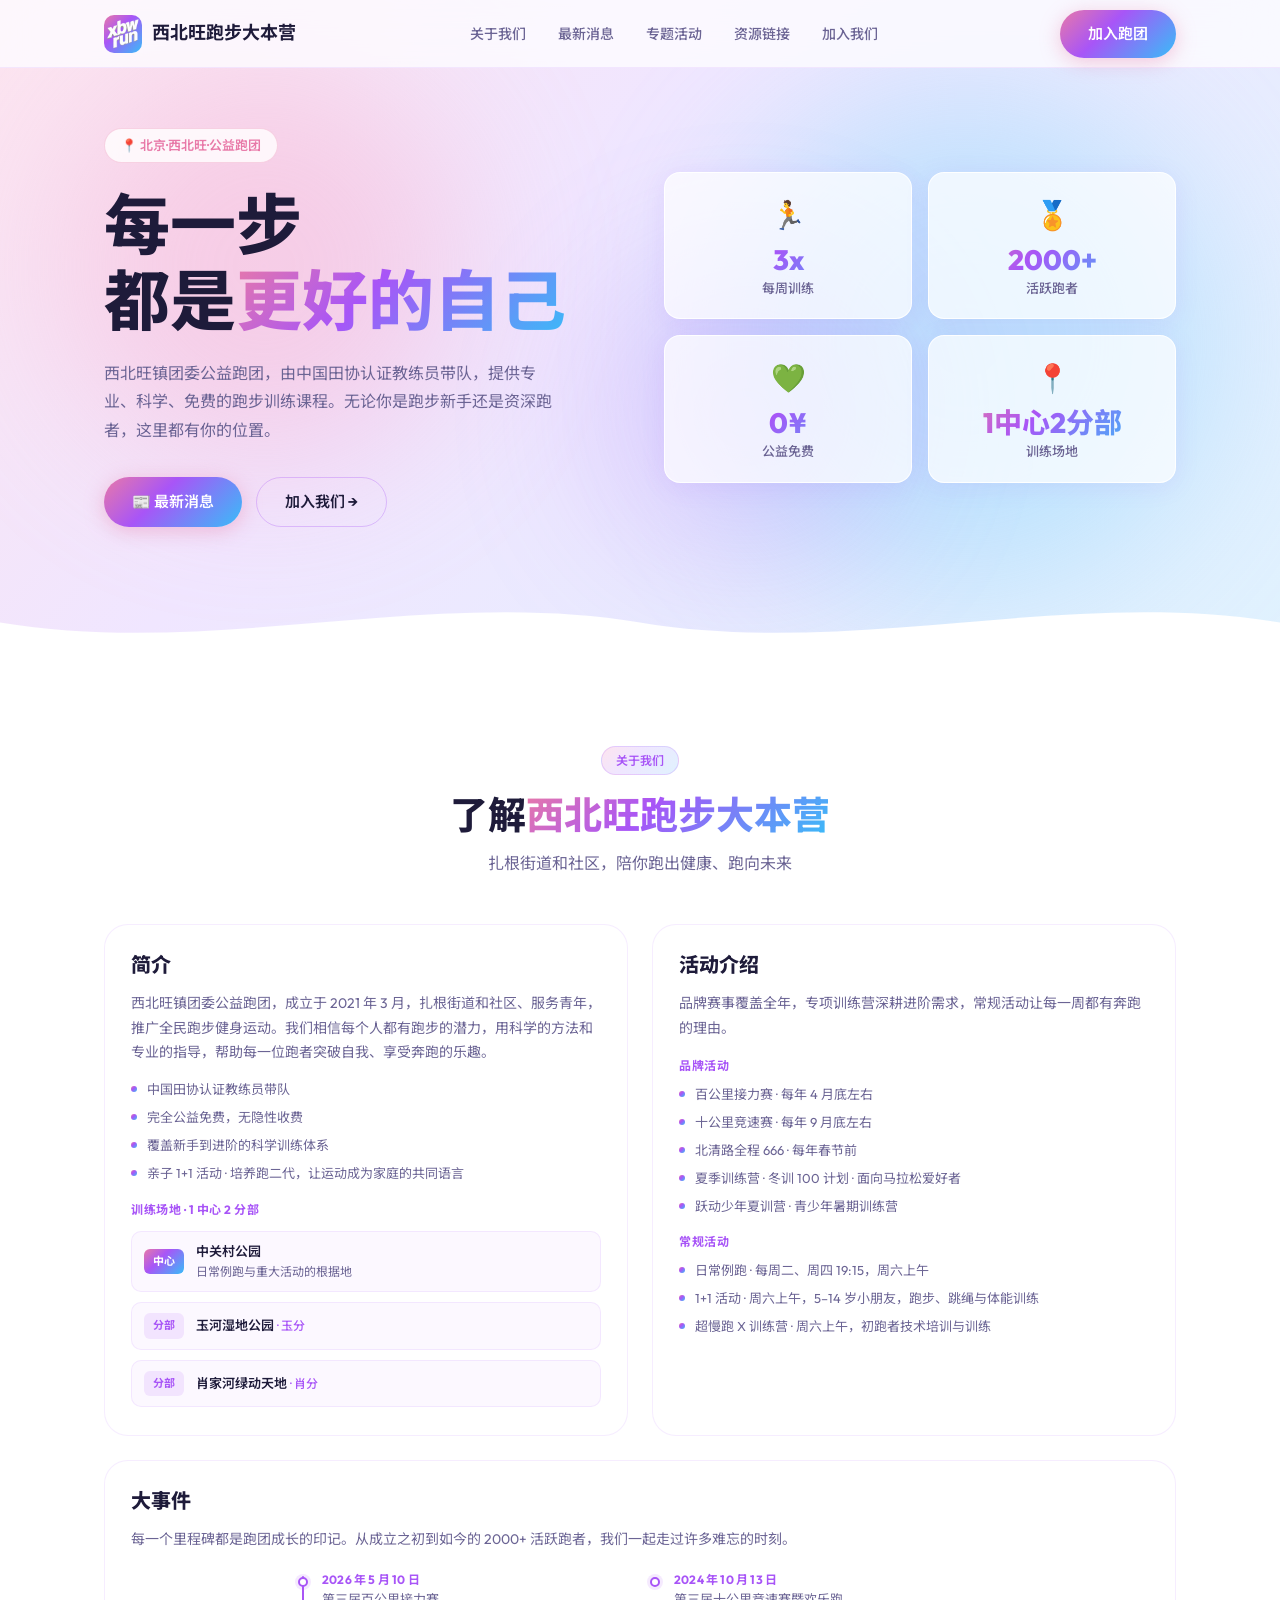
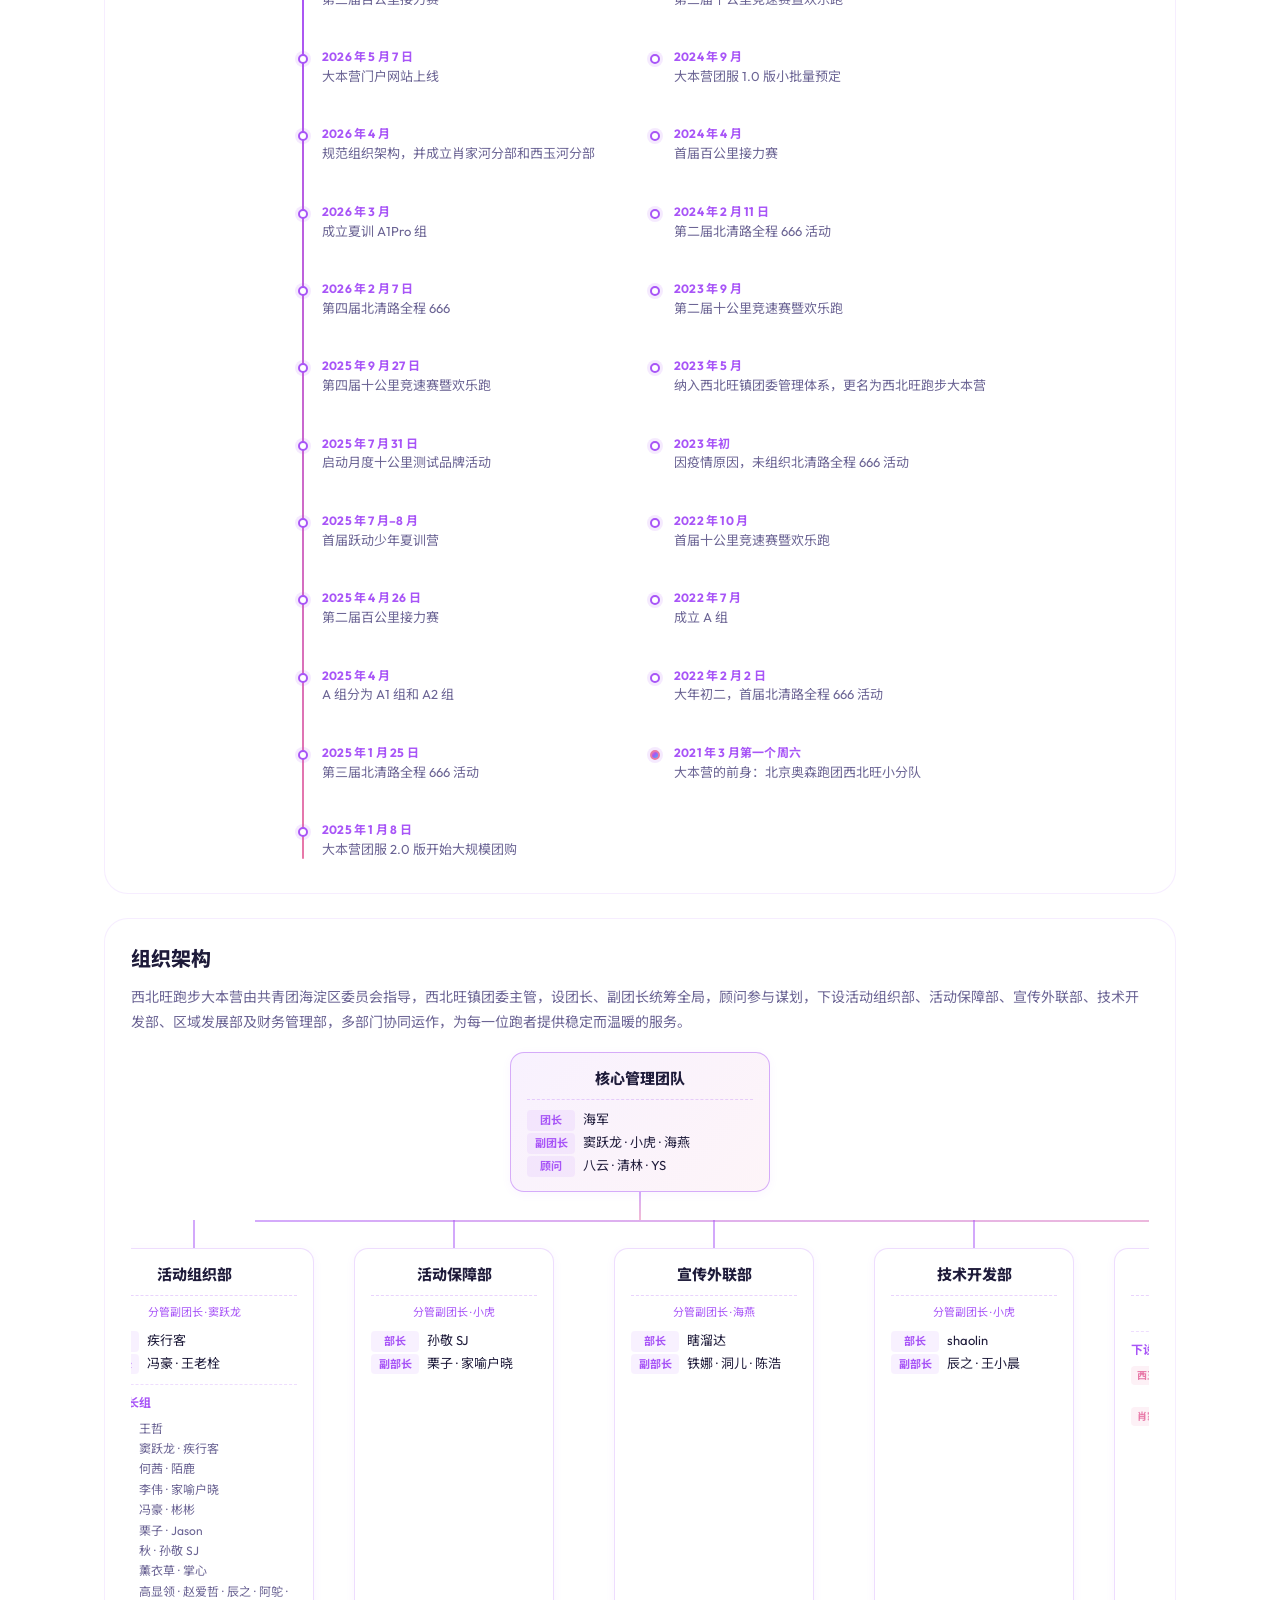
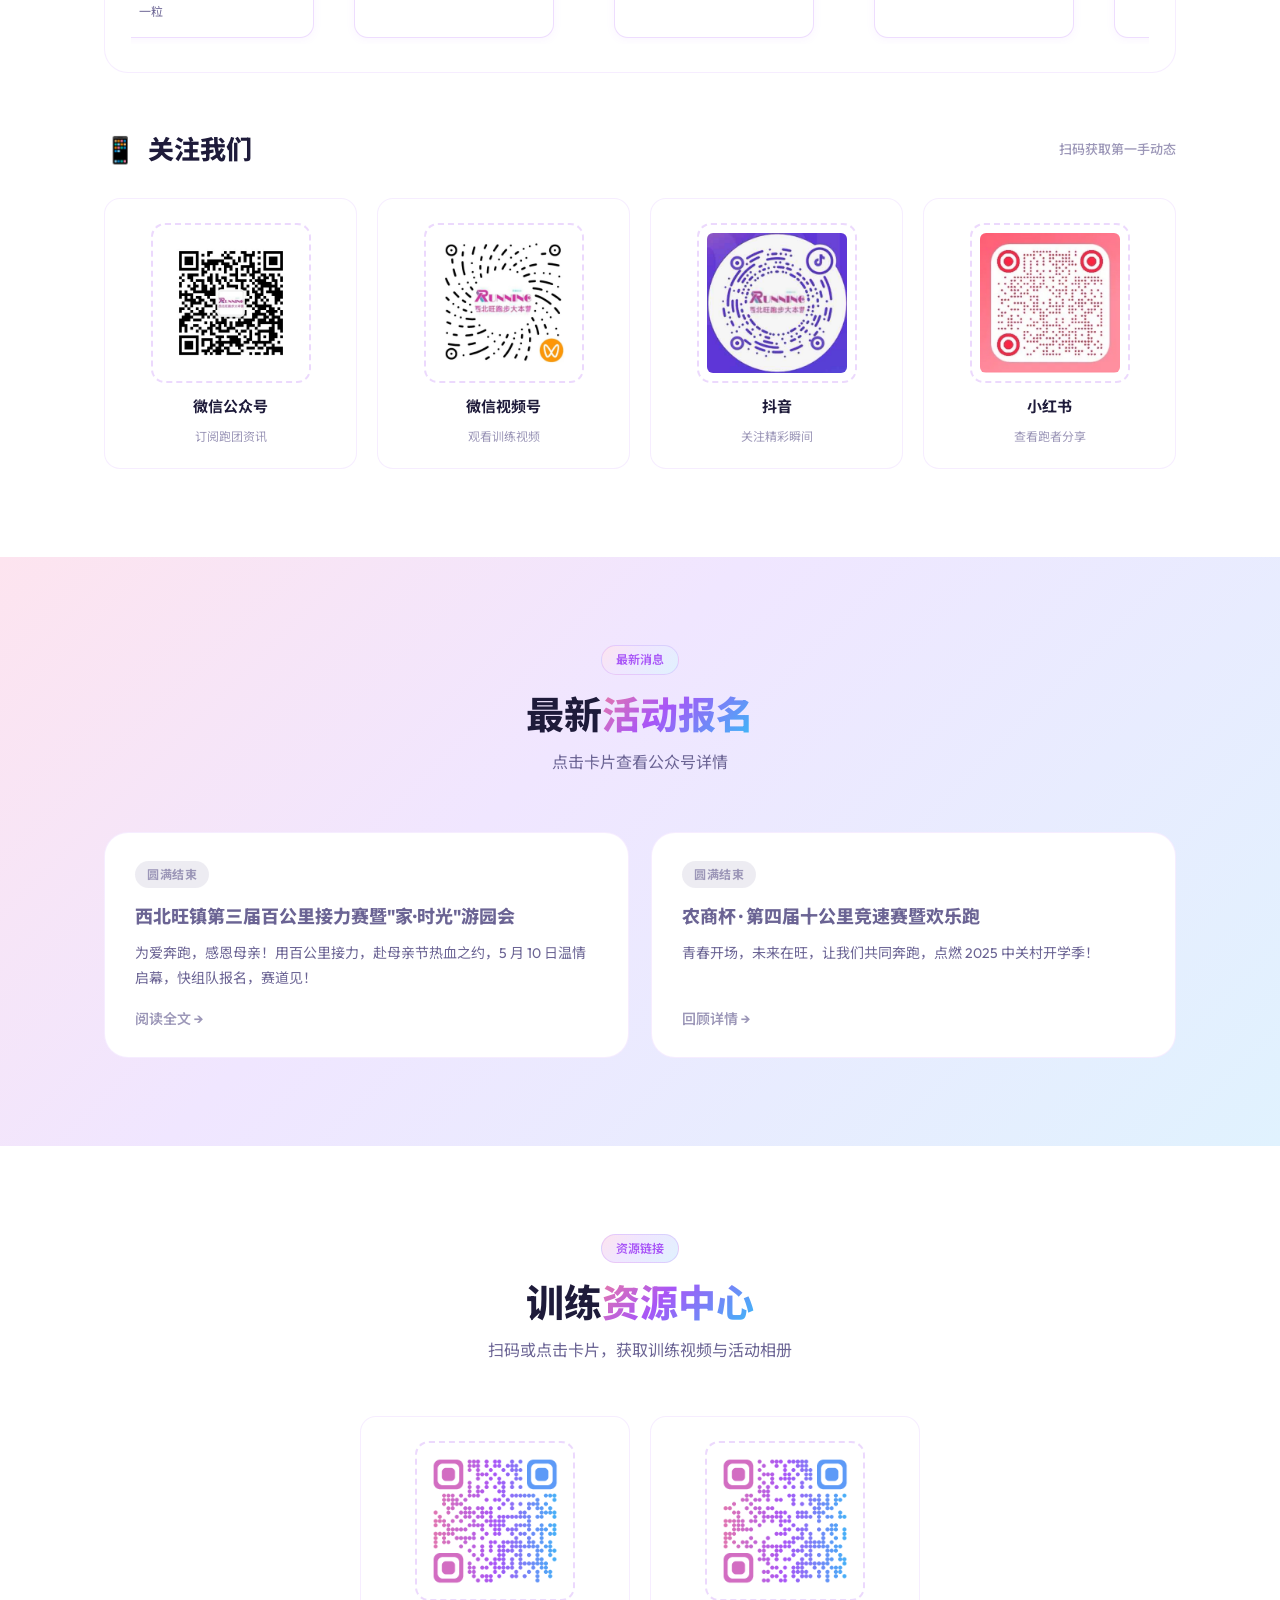
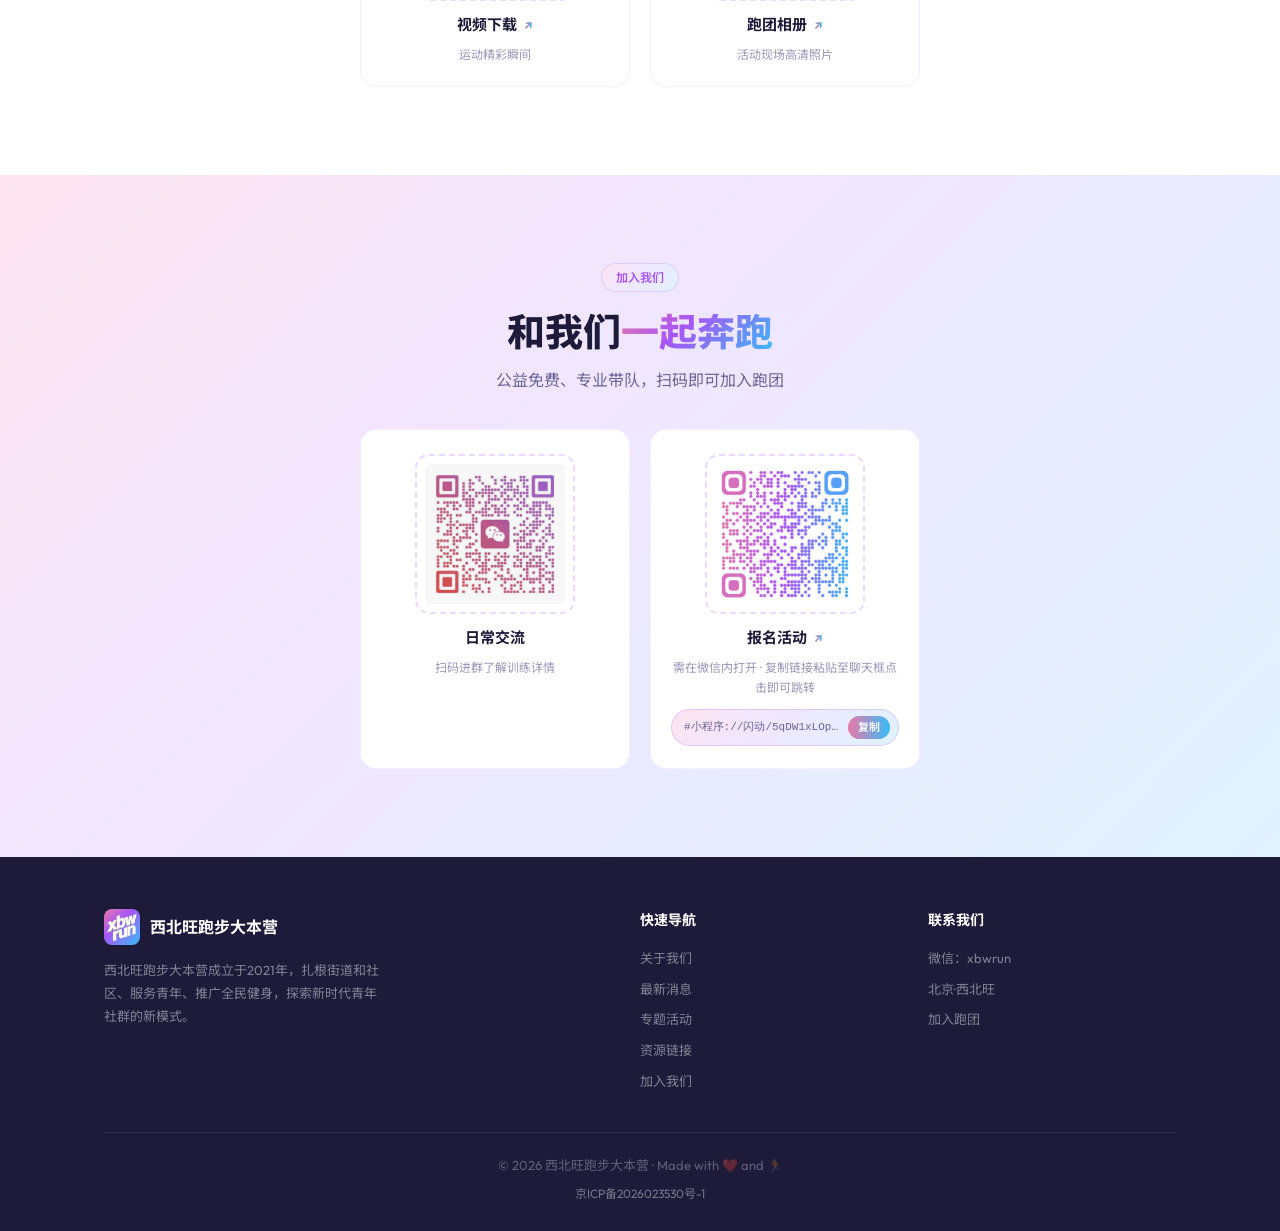
==== index.html @ 2bbf5d19 "新增专题活动导航及百公里接力赛专题页 - index.html: 导航/手机菜单/页脚新增"专题活动"链接，移除三个接力赛入口 - 新增 theme.html: 百公里接力赛专题页，含功能入口(成绩/" ====
<!DOCTYPE html>
<html lang="zh-CN">
<head>
  <meta charset="UTF-8" />
  <meta name="viewport" content="width=device-width, initial-scale=1.0" />
  <!-- ===== SEO · TDK ===== -->
  <title>西北旺跑步大本营</title>
  <meta name="description" content="西北旺跑步大本营成立于 2021 年，扎根北京海淀西北旺、肖家河、西玉河社区，中国田协认证教练员带队，每周三次免费训练；下设百公里接力赛、北清路 666、十公里竞速赛、跃动少年夏训营、亲子 1+1 等品牌活动，服务 2000+ 活跃跑者，欢迎新手与进阶跑者免费加入。" />
  <meta name="keywords" content="西北旺跑步大本营,西北旺跑团,北京跑团,海淀跑团,西北旺镇团委公益跑团,肖家河跑团,西玉河跑团,中关村跑团,北京奥森跑团,百公里接力赛,北清路666,十公里竞速赛,跃动少年夏训营,亲子跑,公益跑团,马拉松训练,跑步训练营,田协认证教练" />
  <meta name="author" content="西北旺跑步大本营 · 西北旺镇团委" />
  <meta name="robots" content="index,follow,max-image-preview:large" />
  <meta name="theme-color" content="#A855F7" />
  <link rel="canonical" href="https://xbwrc.github.io/" />

  <!-- Open Graph -->
  <meta property="og:type" content="website" />
  <meta property="og:site_name" content="西北旺跑步大本营" />
  <meta property="og:title" content="西北旺跑步大本营" />
  <meta property="og:description" content="扎根北京海淀西北旺，中国田协认证教练带队，每周三次免费训练，百公里接力赛 · 北清路 666 · 十公里竞速赛 · 跃动少年夏训营 · 亲子 1+1，2000+ 跑者共同成长。" />
  <meta property="og:url" content="https://xbwrc.github.io/" />
  <meta property="og:locale" content="zh_CN" />
  <meta property="og:image" content="https://xbwrc.github.io/assets/og-cover.png" />

  <!-- Twitter Card -->
  <meta name="twitter:card" content="summary_large_image" />
  <meta name="twitter:title" content="西北旺跑步大本营" />
  <meta name="twitter:description" content="扎根北京海淀西北旺，中国田协认证教练带队，每周三次免费训练，2000+ 跑者共同成长。" />
  <meta name="twitter:image" content="https://xbwrc.github.io/assets/og-cover.png" />
  <meta name="msvalidate.01" content="240E2BE3811215003AC7072A90501E46" />
  <meta name="google-site-verification" content="9wlFNcrV9Bj751ah0SZFw4ksBKZ5Ef-ICJd8kZv7Rxg" />

  <!-- 结构化数据：SportsTeam -->
  <script type="application/ld+json">
  {
    "@context": "https://schema.org",
    "@type": "SportsTeam",
    "name": "西北旺跑步大本营",
    "alternateName": ["西北旺跑团", "西北旺镇团委公益跑团"],
    "sport": "Running",
    "url": "https://xbwrc.github.io/",
    "logo": "https://xbwrc.github.io/assets/og-cover.png",
    "foundingDate": "2021-03",
    "areaServed": {
      "@type": "Place",
      "name": "北京市海淀区西北旺镇",
      "address": {
        "@type": "PostalAddress",
        "addressCountry": "CN",
        "addressRegion": "北京市",
        "addressLocality": "海淀区西北旺镇"
      }
    },
    "parentOrganization": {
      "@type": "Organization",
      "name": "西北旺镇团委"
    },
    "description": "扎根北京海淀西北旺、肖家河、西玉河社区，田协认证教练员带队，每周三次免费训练，涵盖百公里接力赛、北清路 666、十公里竞速赛、跃动少年夏训营、亲子 1+1 等品牌活动。"
  }
  </script>
  <!-- ===== /SEO ===== -->
  <link rel="icon" type="image/png" href="assets/logo.png" />
  <link rel="apple-touch-icon" href="assets/logo.png" />
  <link rel="preconnect" href="https://fonts.googleapis.com" />
  <link rel="preconnect" href="https://fonts.gstatic.com" crossorigin />
  <link href="https://fonts.googleapis.com/css2?family=Outfit:wght@300;400;500;600;700;800&family=Noto+Sans+SC:wght@300;400;500;700&display=swap" rel="stylesheet" />
  <style>
    /* ===== CSS VARIABLES ===== */
    :root {
      --pink: #E879A8;
      --pink-light: #F9A8C9;
      --pink-soft: #FDE4EF;
      --blue: #38BDF8;
      --blue-deep: #0EA5E9;
      --blue-light: #7DD3FC;
      --blue-soft: #E0F2FE;
      --purple: #A855F7;
      --white: #FFFFFF;
      --bg: #FDFCFF;
      --text: #1E1B3A;
      --text-light: #6B6494;
      --text-muted: #9C97B8;
      --gradient: linear-gradient(135deg, var(--pink) 0%, var(--purple) 40%, var(--blue) 100%);
      --gradient-soft: linear-gradient(135deg, var(--pink-soft) 0%, #F0E6FF 40%, var(--blue-soft) 100%);
      --gradient-h: linear-gradient(90deg, var(--pink) 0%, var(--blue) 100%);
      --radius: 16px;
      --radius-sm: 10px;
      --radius-lg: 24px;
      --shadow: 0 4px 24px rgba(168,85,247,0.10);
      --shadow-lg: 0 8px 40px rgba(168,85,247,0.18);
      --glass: rgba(255,255,255,0.72);
      --glass-border: rgba(255,255,255,0.9);
      --nav-h: 68px;
    }
    /* ===== RESET ===== */
    *, *::before, *::after { box-sizing: border-box; margin: 0; padding: 0; }
    html { scroll-behavior: smooth; overflow-x: hidden; }
    body {
      font-family: 'Outfit', 'Noto Sans SC', sans-serif;
      background: var(--bg); color: var(--text);
      line-height: 1.6; overflow-x: hidden;
      width: 100%; max-width: 100vw;
    }
    a { text-decoration: none; color: inherit; }
    /* ===== UTILITIES ===== */
    .container { max-width: 1120px; margin: 0 auto; padding: 0 24px; }
    .gradient-text {
      background: var(--gradient);
      -webkit-background-clip: text; -webkit-text-fill-color: transparent; background-clip: text;
    }
    .glass-card {
      background: var(--glass); border: 1px solid var(--glass-border);
      backdrop-filter: blur(16px); -webkit-backdrop-filter: blur(16px);
      border-radius: var(--radius); box-shadow: var(--shadow);
    }
    .btn {
      display: inline-flex; align-items: center; justify-content: center;
      gap: 8px; padding: 12px 28px; border-radius: 50px;
      font-family: 'Outfit', 'Noto Sans SC', sans-serif;
      font-size: 15px; font-weight: 600; cursor: pointer;
      border: none; transition: all 0.25s ease;
    }
    .btn-gradient {
      background: var(--gradient); color: #fff;
      box-shadow: 0 4px 20px rgba(232,121,168,0.4);
    }
    .btn-gradient:hover { transform: translateY(-2px); box-shadow: 0 8px 28px rgba(232,121,168,0.5); }
    .btn-outline {
      background: transparent; color: var(--text);
      border: 1.5px solid rgba(168,85,247,0.3);
    }
    .btn-outline:hover { background: rgba(168,85,247,0.06); border-color: var(--purple); }
    .section-title { font-size: clamp(26px,4vw,38px); font-weight: 800; line-height: 1.2; margin-bottom: 12px; }
    .section-subtitle { font-size: 16px; color: var(--text-light); max-width: 520px; }
    .tag-pill {
      display: inline-flex; align-items: center;
      padding: 4px 14px; border-radius: 50px; font-size: 12px; font-weight: 600;
      background: var(--gradient-soft); color: var(--purple);
      border: 1px solid rgba(168,85,247,0.2);
    }
    /* scroll reveal */
    .reveal { opacity: 0; transform: translateY(28px); transition: opacity 0.6s ease, transform 0.6s ease; }
    .reveal.visible { opacity: 1; transform: none; }
    .reveal-d1 { transition-delay: 0.1s; }
    .reveal-d2 { transition-delay: 0.2s; }
    .reveal-d3 { transition-delay: 0.3s; }
    .reveal-d4 { transition-delay: 0.4s; }
    .reveal-d5 { transition-delay: 0.5s; }

    /* ===== NAVBAR ===== */
    .navbar {
      position: fixed; top: 0; left: 0; right: 0; z-index: 100;
      height: var(--nav-h);
      background: rgba(253,252,255,0.82); backdrop-filter: blur(20px);
      -webkit-backdrop-filter: blur(20px);
      border-bottom: 1px solid rgba(168,85,247,0.1);
      transition: box-shadow 0.3s;
    }
    .navbar.scrolled { box-shadow: 0 2px 20px rgba(168,85,247,0.12); }
    .navbar .container { height: 100%; display: flex; align-items: center; justify-content: space-between; }
    .nav-logo { display: flex; align-items: center; gap: 10px; font-weight: 700; font-size: 18px; }
    .nav-logo-icon {
      width: 38px; height: 38px; border-radius: 10px;
      overflow: hidden; flex-shrink: 0;
      background: var(--gradient);
      display: flex; align-items: center; justify-content: center;
    }
    .nav-logo-icon img { width: 85%; height: 85%; object-fit: contain; display: block; }
    .nav-links { display: flex; align-items: center; gap: 4px; list-style: none; }
    .nav-links a {
      padding: 7px 14px; border-radius: 8px; font-size: 14px; font-weight: 500;
      color: var(--text-light); transition: all 0.2s;
    }
    .nav-links a:hover { background: rgba(168,85,247,0.08); color: var(--purple); }
    .nav-cta { margin-left: 8px; }
    .hamburger {
      display: none; flex-direction: column; gap: 5px;
      cursor: pointer; padding: 6px; background: none; border: none;
    }
    .hamburger span { display: block; width: 22px; height: 2px; background: var(--text); border-radius: 2px; transition: all 0.3s; }
    .mobile-menu {
      display: none; position: fixed; top: var(--nav-h); left: 0; right: 0;
      background: rgba(253,252,255,0.97); backdrop-filter: blur(20px);
      border-bottom: 1px solid rgba(168,85,247,0.1);
      padding: 16px 24px 24px; z-index: 99;
      flex-direction: column; gap: 4px;
    }
    .mobile-menu.open { display: flex; }
    .mobile-menu a { padding: 12px 16px; border-radius: 10px; font-size: 15px; font-weight: 500; color: var(--text-light); transition: all 0.2s; }
    .mobile-menu a:hover { background: rgba(168,85,247,0.08); color: var(--purple); }

    /* ===== HERO ===== */
    .hero {
      min-height: 47vh; padding: calc(var(--nav-h) + 60px) 0 0;
      position: relative; overflow: hidden;
      background: var(--gradient-soft);
    }
    .hero-orb {
      position: absolute; border-radius: 50%; filter: blur(80px);
      pointer-events: none; animation: orbFloat 8s ease-in-out infinite;
    }
    .orb-1 { width: 400px; height: 400px; background: var(--pink-light); opacity: 0.4; top: 10%; left: 5%; animation-delay: 0s; }
    .orb-2 { width: 500px; height: 500px; background: var(--blue-light); opacity: 0.4; bottom: 10%; right: 5%; animation-delay: -4s; }
    .orb-3 { width: 300px; height: 300px; background: var(--purple); opacity: 0.2; top: 40%; right: 30%; animation-delay: -2s; }
    @keyframes orbFloat {
      0%, 100% { transform: translate(0, 0); }
      33% { transform: translate(20px, -20px); }
      66% { transform: translate(-10px, 10px); }
    }
    /* ===== Hero Entrance Animations ===== */
    @keyframes fadeUp {
      from { opacity: 0; transform: translateY(24px); }
      to   { opacity: 1; transform: translateY(0); }
    }
    .hero-badge  { animation: fadeUp 0.8s ease-out 0s   both; }
    .hero-title  { animation: fadeUp 0.8s ease-out 0.1s both; }
    .hero-desc   { animation: fadeUp 0.8s ease-out 0.2s both; }
    .hero-btns   { animation: fadeUp 0.8s ease-out 0.3s both; }
    .hero-right  { animation: fadeUp 0.8s ease-out 0.4s both; }
    /* stat card hover */
    .stat-card { transition: all 0.3s; }
    .stat-card:hover { transform: translateY(-4px); box-shadow: 0 12px 40px rgba(168,85,247,0.12); background: rgba(255,255,255,0.92) !important; }
    .hero .container {
      display: grid; grid-template-columns: 1fr 1fr;
      gap: 48px; align-items: center; position: relative; z-index: 2;
    }
    .hero-badge {
      display: inline-flex; align-items: center; gap: 8px;
      padding: 6px 16px; border-radius: 50px; margin-bottom: 24px;
      background: rgba(255,255,255,0.8); border: 1px solid rgba(232,121,168,0.3);
      font-size: 13px; font-weight: 600; color: var(--pink);
      backdrop-filter: blur(8px);
      text-decoration: none; transition: all 0.25s ease;
    }
    a.hero-badge:hover { background: rgba(255,255,255,0.95); border-color: var(--pink); transform: translateY(-1px); box-shadow: 0 6px 20px rgba(232,121,168,0.2); }
    .hero-title { font-size: clamp(38px,6vw,66px); font-weight: 800; line-height: 1.15; margin-bottom: 20px; }
    .hero-desc { font-size: 16px; color: var(--text-light); line-height: 1.8; margin-bottom: 32px; max-width: 460px; }
    .hero-btns { display: flex; gap: 14px; flex-wrap: wrap; }
    .hero-stats { display: grid; grid-template-columns: 1fr 1fr; gap: 16px; }
    .stat-card { padding: 20px 22px; text-align: center; }
    .stat-icon { font-size: 28px; margin-bottom: 8px; }
    .stat-num {
      font-size: 28px; font-weight: 800; line-height: 1;
      background: var(--gradient);
      -webkit-background-clip: text; -webkit-text-fill-color: transparent; background-clip: text;
    }
    .stat-label { font-size: 13px; color: var(--text-light); margin-top: 4px; font-weight: 500; }
    .hero-wave { position: relative; margin-top: 60px; line-height: 0; }
    .hero-wave svg { width: 100%; display: block; }

    /* ===== ABOUT ===== */
    .about { padding: 88px 0; background: var(--white); }
    .about .container { display: grid; grid-template-columns: 1fr 1fr; gap: 64px; align-items: center; }
    .about-tags { display: flex; flex-wrap: wrap; gap: 8px; margin: 20px 0 24px; }
    .about-desc { font-size: 15px; color: var(--text-light); line-height: 1.85; }
    .about-features { display: grid; grid-template-columns: 1fr 1fr; gap: 14px; }
    .feature-card {
      padding: 20px; border-radius: var(--radius-sm);
      border: 1px solid rgba(168,85,247,0.1); transition: all 0.25s;
    }
    .feature-card:hover { border-color: var(--purple); box-shadow: var(--shadow); transform: translateY(-4px); }
    .feature-icon { font-size: 28px; margin-bottom: 10px; }
    .feature-title { font-size: 14px; font-weight: 700; margin-bottom: 5px; }
    .feature-desc { font-size: 13px; color: var(--text-muted); line-height: 1.6; }

    /* ===== PROGRAMS ===== */
    .programs { padding: 88px 0; background: var(--gradient-soft); }
    /* When programs section is placed on white bg, ensure cards remain visible */
    #resources .program-card {
      background: var(--gradient-soft);
      border: 1px solid rgba(168,85,247,0.08);
      backdrop-filter: none; -webkit-backdrop-filter: none;
    }
    .programs-header { text-align: center; margin-bottom: 52px; }
    .programs-header .section-subtitle { margin: 12px auto 0; }
    .programs-grid { display: grid; grid-template-columns: repeat(3,1fr); gap: 20px; }
    .program-card { padding: 28px 24px; border-radius: var(--radius); transition: all 0.3s; }
    .program-card:hover { transform: translateY(-6px); box-shadow: var(--shadow-lg); }
    .program-emoji { font-size: 36px; margin-bottom: 14px; }
    .program-name { font-size: 17px; font-weight: 700; margin-bottom: 8px; }
    .program-desc { font-size: 13px; color: var(--text-light); line-height: 1.7; }

    /* ===== SCHEDULE ===== */
    .schedule { padding: 88px 0; background: var(--white); }
    .schedule .container { display: grid; grid-template-columns: 1fr 1fr; gap: 64px; align-items: start; }
    .schedule-list { display: flex; flex-direction: column; gap: 14px; margin-top: 32px; }
    .schedule-item {
      display: flex; align-items: flex-start; gap: 16px;
      padding: 20px 22px; border-radius: var(--radius-sm);
      border: 1px solid rgba(168,85,247,0.1); transition: all 0.25s;
    }
    .schedule-item:hover { border-color: rgba(168,85,247,0.15); transform: translateX(4px); box-shadow: 0 8px 30px rgba(168,85,247,0.08); }
    .schedule-item-icon { font-size: 24px; flex-shrink: 0; margin-top: 1px; }
    .schedule-item-title { font-size: 15px; font-weight: 700; margin-bottom: 4px; }
    .schedule-item-time { font-size: 13px; color: var(--text-muted); }
    .schedule-visual {
      background: var(--gradient-soft); border-radius: var(--radius-lg);
      padding: 40px 32px; text-align: center; margin-top: 28px;
    }
    .schedule-visual-emoji { font-size: 72px; margin-bottom: 18px; display: block; }
    .schedule-visual-text { font-size: 15px; color: var(--text-light); line-height: 1.75; }

    /* ===== EVENTS / TIMELINE ===== */
    .events-section { padding: 88px 0; background: var(--gradient-soft); }
    .events-header { text-align: center; margin-bottom: 56px; }
    .events-header .section-subtitle { margin: 12px auto 0; }
    .timeline { position: relative; max-width: 720px; margin: 0 auto; padding-left: 56px; }
    .timeline::before {
      content: ''; position: absolute; left: 20px; top: 8px; bottom: 8px;
      width: 2px;
      background: linear-gradient(180deg, var(--pink), var(--purple), var(--blue));
      border-radius: 2px;
    }
    .timeline-item { position: relative; margin-bottom: 32px; }
    .timeline-dot {
      position: absolute; left: -46px; top: 10px;
      width: 32px; height: 32px; border-radius: 50%;
      background: white; border: 3px solid var(--purple);
      display: flex; align-items: center; justify-content: center;
      font-size: 14px; z-index: 1;
      box-shadow: 0 0 0 4px rgba(168,85,247,0.12);
    }
    .timeline-card { padding: 20px 24px; border-radius: var(--radius); }
    .timeline-meta { display: flex; align-items: center; gap: 10px; margin-bottom: 8px; }
    .timeline-date { font-size: 12px; color: var(--text-muted); font-weight: 600; }
    .timeline-tag { }
    .timeline-title { font-size: 16px; font-weight: 700; margin-bottom: 6px; }
    .timeline-desc { font-size: 14px; color: var(--text-light); line-height: 1.65; }

    /* ===== ACTIVITIES ===== */
    .activities-section { padding: 88px 0; background: var(--white); }
    .activities-header { text-align: center; margin-bottom: 52px; }
    .activities-header .section-subtitle { margin: 12px auto 0; }
    .activities-grid { display: grid; grid-template-columns: repeat(3,1fr); gap: 20px; }
    .activity-card {
      padding: 24px; border-radius: var(--radius);
      background: var(--white);
      border: 1px solid rgba(168,85,247,0.1); transition: all 0.25s;
    }
    .activity-card:hover { border-color: var(--purple); box-shadow: var(--shadow); transform: translateY(-3px); }
    .activity-emoji { font-size: 32px; margin-bottom: 12px; }
    .activity-date { font-size: 12px; color: var(--text-muted); font-weight: 600; margin-bottom: 6px; }
    .activity-title { font-size: 16px; font-weight: 700; margin-bottom: 8px; }
    .activity-desc { font-size: 13px; color: var(--text-light); line-height: 1.65; }

    /* ===== JOIN ===== */
    .join-section { padding: 88px 0; background: var(--gradient-soft); }
    .join-card { max-width: 680px; margin: 0 auto; padding: 52px 44px; text-align: center; border-radius: var(--radius-lg); }
    .join-badge { margin-bottom: 20px; }
    .join-title { font-size: clamp(24px,4vw,34px); font-weight: 800; margin-bottom: 12px; }
    .join-desc { font-size: 15px; color: var(--text-light); margin-bottom: 40px; line-height: 1.7; }
    .join-steps { display: flex; justify-content: center; align-items: flex-start; gap: 0; margin-bottom: 40px; }
    .join-step { display: flex; flex-direction: column; align-items: center; gap: 10px; padding: 0 20px; }
    .join-step-num {
      width: 38px; height: 38px; border-radius: 50%;
      background: var(--gradient);
      display: flex; align-items: center; justify-content: center;
      color: white; font-size: 15px; font-weight: 700;
      box-shadow: 0 4px 12px rgba(168,85,247,0.3);
    }
    .join-step-text { font-size: 13px; font-weight: 600; color: var(--text); text-align: center; max-width: 80px; line-height: 1.4; }
    .join-arrow { font-size: 22px; color: var(--text-muted); padding: 0 4px; margin-top: 10px; }
    .join-wechat-label { font-size: 13px; color: var(--text-muted); font-weight: 500; margin-bottom: 8px; }
    .join-wechat {
      font-size: 32px; font-weight: 800; margin-bottom: 32px;
      background: var(--gradient-h);
      -webkit-background-clip: text; -webkit-text-fill-color: transparent; background-clip: text;
    }

    /* ===== SUBSECTION (shared for merged sections) ===== */
    .subsection-header { display: flex; align-items: center; gap: 12px; margin: 56px 0 28px; }
    .subsection-header:first-of-type { margin-top: 12px; }
    .subsection-header .subsection-emoji { font-size: 26px; }
    .subsection-header .subsection-title {
      font-size: clamp(20px,3vw,26px); font-weight: 800; line-height: 1.2;
    }
    .subsection-header .subsection-sub {
      font-size: 13px; color: var(--text-muted); margin-left: auto; font-weight: 500;
    }

    /* ===== LINK CARDS (resource links) ===== */
    .links-grid { display: grid; grid-template-columns: repeat(4,1fr); gap: 16px; }
    .link-card {
      display: flex; align-items: center; gap: 14px;
      padding: 20px 22px; border-radius: var(--radius);
      background: var(--gradient-soft);
      border: 1px solid rgba(168,85,247,0.12);
      transition: all 0.25s;
    }
    .link-card:hover { border-color: var(--purple); transform: translateY(-3px); box-shadow: var(--shadow); }
    .link-card-icon {
      width: 42px; height: 42px; border-radius: 12px;
      background: var(--white);
      display: flex; align-items: center; justify-content: center;
      font-size: 20px; flex-shrink: 0;
      box-shadow: 0 2px 8px rgba(168,85,247,0.1);
    }
    .link-card-title { font-size: 14px; font-weight: 700; margin-bottom: 2px; }
    .link-card-desc { font-size: 12px; color: var(--text-muted); line-height: 1.5; }

    /* ===== INFO CARDS (图文) ===== */
    .info-grid { display: grid; grid-template-columns: repeat(2,1fr); gap: 24px; }
    .info-card {
      border-radius: var(--radius-lg); overflow: hidden;
      background: var(--white);
      border: 1px solid rgba(168,85,247,0.1);
      transition: all 0.3s;
      display: flex; flex-direction: column;
    }
    .info-card:hover { transform: translateY(-4px); box-shadow: var(--shadow-lg); border-color: rgba(168,85,247,0.25); }
    .info-card-body { padding: 24px 26px 28px; flex: 1; display: flex; flex-direction: column; }
    .info-card-title { font-size: 20px; font-weight: 800; margin-bottom: 10px; }
    .info-card-desc { font-size: 14px; color: var(--text-light); line-height: 1.75; }
    .info-card-list { margin-top: 14px; display: flex; flex-direction: column; gap: 8px; }
    .info-card-list-group {
      margin-top: 16px; margin-bottom: 2px;
      font-size: 12px; font-weight: 700; letter-spacing: 0.5px;
      color: var(--purple); text-transform: none;
    }
    .info-card-list-group:first-of-type { margin-top: 14px; }
    .info-card-list-group + .info-card-list { margin-top: 6px; }
    .info-card-list-item {
      display: flex; gap: 10px; font-size: 13px; color: var(--text-light); line-height: 1.55;
    }
    .info-card-list-item::before {
      content: ''; flex-shrink: 0; width: 6px; height: 6px; margin-top: 7px; border-radius: 50%;
      background: var(--gradient);
    }
    /* 让"大事件""组织架构"这类内容较多的卡片占满整行 */
    .info-card-wide { grid-column: 1 / -1; }
    /* 训练场地 · 1 中心 2 分部 */
    .venues-list { margin-top: 10px; display: flex; flex-direction: column; gap: 10px; }
    .venue-item {
      display: flex; align-items: center; gap: 12px;
      padding: 10px 12px; border-radius: 10px;
      background: rgba(168, 85, 247, 0.04);
      border: 1px solid rgba(168, 85, 247, 0.1);
    }
    .venue-badge {
      flex-shrink: 0; min-width: 40px; padding: 4px 8px;
      border-radius: 6px; font-size: 11px; font-weight: 700; text-align: center;
      color: var(--purple); background: rgba(168, 85, 247, 0.12);
      letter-spacing: 0.5px;
    }
    .venue-badge-main { color: #fff; background: var(--gradient); }
    .venue-text { min-width: 0; line-height: 1.5; }
    .venue-name { font-size: 13px; font-weight: 600; color: var(--text); }
    .venue-alias { color: var(--purple); font-weight: 500; font-size: 12px; }
    .venue-sub { font-size: 12px; color: var(--text-light); margin-top: 2px; }
    /* 大事件时间线 */
    .timeline {
      position: relative; margin-top: 18px;
      padding-left: 28px;
      columns: 2; column-gap: 40px;
    }
    .timeline::before {
      content: ''; position: absolute;
      left: 8px; top: 6px; bottom: 6px; width: 2px;
      background: linear-gradient(180deg, var(--purple), var(--pink));
      border-radius: 2px;
    }
    .timeline-item {
      position: relative; padding: 2px 0 6px;
      break-inside: avoid; -webkit-column-break-inside: avoid;
    }
    .timeline-item::before {
      content: ''; position: absolute;
      left: -24px; top: 7px;
      width: 10px; height: 10px; border-radius: 50%;
      background: var(--white); border: 2px solid var(--purple);
      box-shadow: 0 0 0 3px rgba(168,85,247,0.12);
      transition: all 0.25s ease;
    }
    .timeline-item:hover::before {
      background: var(--purple); border-color: var(--pink);
      box-shadow: 0 0 0 4px rgba(232,121,168,0.18);
    }
    .timeline-item-origin::before { background: var(--gradient); border-color: var(--pink); }
    .timeline-date { font-size: 12px; font-weight: 700; color: var(--purple); letter-spacing: 0.2px; line-height: 1.4; }
    .timeline-text { font-size: 13px; color: var(--text-light); line-height: 1.5; margin-top: 1px; }
    /* 组织架构 · 树形结构 */
    .org-tree { margin-top: 18px; }
    .org-root-wrap { display: flex; justify-content: center; }
    .org-node {
      background: var(--white);
      border: 1px solid rgba(168,85,247,0.2);
      border-radius: 14px;
      padding: 14px 16px;
      min-width: 200px; max-width: 260px;
      box-shadow: 0 2px 10px rgba(168,85,247,0.06);
      transition: all 0.25s ease;
    }
    .org-node:hover {
      border-color: rgba(168,85,247,0.45);
      box-shadow: 0 6px 20px rgba(168,85,247,0.15);
      transform: translateY(-2px);
    }
    .org-node-root {
      min-width: 260px; max-width: 360px;
      background: linear-gradient(135deg, rgba(168,85,247,0.08), rgba(232,121,168,0.08));
      border-color: rgba(168,85,247,0.45);
    }
    .org-node-title {
      font-size: 15px; font-weight: 800; color: var(--text);
      margin-bottom: 8px; padding-bottom: 8px;
      border-bottom: 1px dashed rgba(168,85,247,0.25);
      text-align: center;
    }
    .org-node-sub { font-size: 11px; color: var(--purple); margin-bottom: 8px; text-align: center; }
    .org-node-row {
      font-size: 13px; color: var(--text); line-height: 1.7;
      display: flex; gap: 8px; align-items: baseline;
    }
    .org-role {
      flex-shrink: 0; min-width: 48px;
      font-size: 11px; font-weight: 700; color: var(--purple);
      background: rgba(168,85,247,0.08); border-radius: 4px;
      padding: 1px 6px; text-align: center;
    }
    .org-sub-title {
      margin-top: 10px; padding-top: 8px;
      border-top: 1px dashed rgba(168,85,247,0.2);
      font-size: 12px; font-weight: 700; color: var(--purple);
    }
    .org-sub-list { list-style: none; padding: 0; margin: 6px 0 0; }
    .org-sub-list li {
      font-size: 12px; color: var(--text-light);
      line-height: 1.7;
      display: flex; gap: 8px; align-items: baseline;
    }
    .org-tag {
      flex-shrink: 0; min-width: 40px;
      font-size: 10px; font-weight: 700; color: var(--pink);
      background: rgba(232,121,168,0.1); border-radius: 4px;
      padding: 1px 6px; text-align: center;
    }
    /* 连接线 */
    .org-vline {
      width: 2px; height: 28px; margin: 0 auto;
      background: linear-gradient(180deg, var(--purple), var(--pink));
      opacity: 0.5;
    }
    .org-branches-wrap { overflow-x: auto; padding: 0 4px 6px; scrollbar-width: thin; }
    .org-branches {
      display: flex;
      gap: 20px;
      position: relative;
      padding-top: 28px;
      min-width: max-content;
      justify-content: center;
      margin: 0 auto;
    }
    /* 顶部横向主干：跨越第一个与最后一个分支中心 */
    .org-branches::before {
      content: ''; position: absolute;
      top: 0; left: 120px; right: 120px;
      height: 2px;
      background: linear-gradient(90deg, var(--purple), var(--pink));
      opacity: 0.5;
    }
    /* 每个分支从顶部向上的小竖线 */
    .org-branch {
      position: relative;
      display: flex; justify-content: center;
      flex: 0 0 240px;
    }
    .org-branch::before {
      content: ''; position: absolute;
      top: -28px; left: 50%;
      width: 2px; height: 28px;
      background: var(--purple); opacity: 0.5;
      transform: translateX(-1px);
    }

    /* ===== QR CARDS ===== */
    .qr-grid { display: grid; grid-template-columns: repeat(4,1fr); gap: 20px; }
    .qr-grid > * { min-width: 0; }
    .qr-grid.cols-2 { grid-template-columns: repeat(2,1fr); max-width: 560px; margin: 0 auto; }
    .qr-card {
      padding: 24px 20px 22px; border-radius: var(--radius);
      background: var(--white);
      border: 1px solid rgba(168,85,247,0.1);
      text-align: center; transition: all 0.25s;
      display: flex; flex-direction: column; align-items: center; gap: 12px;
      min-width: 0; overflow: hidden;
    }
    .qr-card:hover { transform: translateY(-4px); box-shadow: var(--shadow); border-color: rgba(168,85,247,0.25); }
    a.qr-card-link { color: inherit; text-decoration: none; cursor: pointer; }
    a.qr-card-link:hover { border-color: var(--purple); box-shadow: var(--shadow-lg); }
    a.qr-card-link:hover .qr-link-arrow { transform: translate(2px,-2px); }
    .qr-link-arrow {
      display: inline-block; margin-left: 4px; font-size: 13px; font-weight: 700;
      background: var(--gradient-h);
      -webkit-background-clip: text; -webkit-text-fill-color: transparent; background-clip: text;
      transition: transform 0.2s ease;
    }
    .qr-frame {
      width: 160px; height: 160px; padding: 8px;
      border-radius: 14px; background: #fff;
      border: 2px dashed rgba(168,85,247,0.22);
      position: relative;
      display: flex; align-items: center; justify-content: center;
    }
    .qr-frame::before {
      content: '二维码待上传';
      position: absolute; font-size: 12px; color: var(--text-muted); letter-spacing: 1px;
    }
    .qr-frame img {
      width: 100%; height: 100%; object-fit: contain;
      position: relative; z-index: 1; background: #fff; border-radius: 6px;
    }
    .qr-title { font-size: 15px; font-weight: 700; }
    .qr-title-link { color: inherit; text-decoration: none; transition: color 0.2s ease; }
    .qr-title-link:hover { color: var(--purple); }
    .qr-title-link:hover .qr-link-arrow { transform: translate(2px,-2px); }
    .qr-frame-link { cursor: pointer; display: inline-flex; }
    .qr-frame-link:hover { border-color: var(--purple); }
    .qr-desc { font-size: 12px; color: var(--text-muted); margin-top: -4px; }
    .copy-chip {
      display: inline-flex; align-items: center; gap: 8px;
      max-width: 100%; width: auto;
      padding: 6px 8px 6px 12px;
      border-radius: 999px;
      border: 1px solid rgba(168,85,247,0.22);
      background: var(--gradient-soft);
      font: inherit; color: var(--text); cursor: pointer;
      transition: all 0.2s;
      -webkit-tap-highlight-color: transparent;
    }
    .copy-chip:hover { border-color: rgba(168,85,247,0.5); transform: translateY(-1px); }
    .copy-chip:active { transform: translateY(0); }
    .copy-chip-text {
      font-size: 11px; font-family: ui-monospace, Menlo, Consolas, monospace;
      min-width: 0; flex: 1 1 auto;
      overflow: hidden; text-overflow: ellipsis; white-space: nowrap;
      color: var(--text-light);
    }
    .copy-chip-icon {
      font-size: 11px; font-weight: 600;
      padding: 3px 10px; border-radius: 999px;
      background: var(--gradient-h); color: #fff;
      flex-shrink: 0;
    }
    .copy-chip.copied .copy-chip-icon { background: #10B981; }
    @media (max-width: 480px) {
      .copy-chip {
        width: 100%;
        flex-direction: column;
        align-items: stretch;
        gap: 6px;
        padding: 8px 10px 10px;
        border-radius: 12px;
      }
      .copy-chip-text {
        font-size: 11.5px;
        white-space: normal;
        word-break: break-all;
        text-align: center;
        line-height: 1.4;
        color: var(--text);
      }
      .copy-chip-icon {
        align-self: center;
        padding: 5px 16px;
      }
    }

    /* ===== NEWS CARDS ===== */
    .news-grid { display: grid; grid-template-columns: repeat(2,1fr); gap: 22px; }
    .news-card {
      display: flex; flex-direction: column;
      padding: 28px 30px 26px; border-radius: var(--radius-lg);
      background: var(--white);
      border: 1px solid rgba(168,85,247,0.1);
      transition: all 0.3s; color: inherit;
    }
    .news-card:hover {
      transform: translateY(-5px);
      box-shadow: var(--shadow-lg);
      border-color: rgba(168,85,247,0.3);
    }
    .news-card-tag {
      display: inline-flex; align-self: flex-start;
      padding: 4px 12px; border-radius: 50px;
      font-size: 12px; font-weight: 700; letter-spacing: 0.5px;
      background: var(--gradient); color: #fff;
      margin-bottom: 16px;
      box-shadow: 0 4px 12px rgba(232,121,168,0.3);
    }
    .news-card-title {
      font-size: 18px; font-weight: 800; line-height: 1.4;
      margin-bottom: 12px; color: var(--text);
    }
    .news-card-desc {
      font-size: 14px; color: var(--text-light); line-height: 1.75;
      flex: 1; margin-bottom: 18px;
    }
    .news-card-link {
      font-size: 14px; font-weight: 600;
      background: var(--gradient-h);
      -webkit-background-clip: text; -webkit-text-fill-color: transparent; background-clip: text;
      transition: all 0.2s;
    }
    .news-card:hover .news-card-link { letter-spacing: 0.5px; }
    /* 活动已结束：灰化标签，保留跳转 */
    .news-card.is-ended .news-card-tag {
      background: rgba(156,151,184,0.18); color: var(--text-muted);
      box-shadow: none;
    }
    .news-card.is-ended .news-card-title { color: var(--text-light); }
    .news-card.is-ended .news-card-link {
      background: none; color: var(--text-muted);
      -webkit-text-fill-color: var(--text-muted);
    }

    /* ===== FOOTER ===== */
    footer { background: var(--text); color: rgba(255,255,255,0.6); padding: 52px 0 28px; }
    .footer-inner { display: grid; grid-template-columns: 2fr 1fr 1fr; gap: 40px; margin-bottom: 40px; }
    .footer-logo { display: flex; align-items: center; gap: 10px; margin-bottom: 14px; }
    .footer-logo-icon {
      width: 36px; height: 36px; border-radius: 8px; background: var(--gradient);
      overflow: hidden; flex-shrink: 0;
      display: flex; align-items: center; justify-content: center;
    }
    .footer-logo-icon img { width: 85%; height: 85%; object-fit: contain; display: block; }
    .footer-logo-name { font-size: 16px; font-weight: 700; color: white; }
    .footer-brand-desc { font-size: 13px; line-height: 1.75; color: rgba(255,255,255,0.45); max-width: 280px; }
    .footer-col-title { font-size: 14px; font-weight: 700; color: white; margin-bottom: 16px; }
    .footer-links { display: flex; flex-direction: column; gap: 10px; }
    .footer-links a { font-size: 13px; color: rgba(255,255,255,0.45); transition: color 0.2s; }
    .footer-links a:hover { color: var(--pink-light); }
    .footer-bottom { border-top: 1px solid rgba(255,255,255,0.08); padding-top: 22px; text-align: center; font-size: 13px; color: rgba(255,255,255,0.3); }
    .footer-beian { margin-top: 8px; font-size: 12px; }
    .footer-beian a { color: rgba(255,255,255,0.4); text-decoration: none; transition: color 0.2s; }
    .footer-beian a:hover { color: var(--pink-light); }

    /* ===== RESPONSIVE ===== */
    @media (max-width: 1024px) {
      .container { padding: 0 20px; }
      .about, .programs, .schedule, .events-section, .activities-section, .join-section { padding: 72px 0; }
    }
    @media (max-width: 768px) {
      .container { padding: 0 18px; }
      .nav-links, .nav-cta { display: none; }
      .hamburger { display: flex; }
      .nav-logo { font-size: 16px; gap: 8px; min-width: 0; }
      .nav-logo span { overflow: hidden; text-overflow: ellipsis; white-space: nowrap; }
      .nav-logo-icon { width: 34px; height: 34px; }

      .hero { padding-top: calc(var(--nav-h) + 40px); }
      .hero .container { grid-template-columns: 1fr; text-align: center; gap: 36px; }
      .hero-desc { margin-left: auto; margin-right: auto; }
      .hero-btns { justify-content: center; }
      .hero-stats { grid-template-columns: 1fr 1fr; gap: 12px; }
      .stat-card { padding: 16px 14px; }
      .stat-num { font-size: 24px; }
      .orb-1 { width: 260px; height: 260px; }
      .orb-2 { width: 320px; height: 320px; }
      .orb-3 { width: 200px; height: 200px; }
      .hero-wave { margin-top: 40px; }

      .about, .programs, .schedule, .events-section, .activities-section, .join-section { padding: 56px 0; }
      .about .container { grid-template-columns: 1fr; gap: 32px; }
      .about-features { grid-template-columns: 1fr 1fr; }
      .programs-grid { grid-template-columns: 1fr 1fr; gap: 14px; }
      .program-card { padding: 22px 18px; }
      .programs-header, .events-header, .activities-header { margin-bottom: 36px; }

      .schedule .container { grid-template-columns: 1fr; gap: 0; }
      .schedule-visual { padding: 32px 24px; margin-top: 24px; }
      .schedule-visual-emoji { font-size: 56px; }

      .timeline { padding-left: 42px; }
      .timeline::before { left: 14px; }
      .timeline-dot { left: -34px; width: 28px; height: 28px; font-size: 12px; }
      .timeline-card { padding: 16px 18px; }

      .activities-grid { grid-template-columns: 1fr 1fr; gap: 14px; }
      .activity-card { padding: 20px 18px; }

      .links-grid { grid-template-columns: 1fr 1fr; }
      .info-grid { grid-template-columns: 1fr; gap: 18px; }
      .info-card-body { padding: 22px 20px 24px; }
      .info-card-title { font-size: 18px; }
      .timeline { columns: 1; padding-left: 24px; }
      .timeline-item::before { left: -20px; }
      /* 组织架构树形 · 移动端：单列纵向 + 左侧竖向主干 */
      .org-branches-wrap { overflow-x: visible; }
      .org-branches {
        flex-direction: column;
        gap: 18px;
        padding-top: 0;
        padding-left: 22px;
        min-width: 0;
      }
      .org-branches::before {
        top: 0; bottom: 0; left: 9px; right: auto;
        width: 2px; height: auto;
        background: linear-gradient(180deg, var(--purple), var(--pink));
      }
      .org-branch {
        justify-content: flex-start;
        flex: 1 1 auto;
      }
      .org-branch::before {
        top: 28px; left: -13px;
        width: 13px; height: 2px;
        transform: none;
      }
      .org-node { max-width: 100%; width: 100%; }

      .qr-grid { grid-template-columns: repeat(2,1fr); gap: 16px; }
      .qr-grid.cols-2 { max-width: 100%; }
      .qr-frame { width: 140px; height: 140px; }

      .news-grid { grid-template-columns: 1fr; gap: 16px; }
      .news-card { padding: 24px 22px 22px; }
      .news-card-title { font-size: 17px; }

      .subsection-header { margin: 36px 0 18px; flex-wrap: wrap; gap: 10px; }
      .subsection-header .subsection-sub { margin-left: 0; width: 100%; }

      .join-card { padding: 36px 20px; }
      .join-title { font-size: 24px; }
      .join-wechat { font-size: 26px; margin-bottom: 24px; }

      footer { padding: 44px 0 24px; }
      .footer-inner { grid-template-columns: 1fr 1fr; gap: 28px 20px; margin-bottom: 32px; }
      .footer-inner > div:first-child { grid-column: 1 / -1; }
      .footer-brand-desc { max-width: 100%; }
    }
    @media (max-width: 480px) {
      .container { padding: 0 16px; }
      .about, .programs, .schedule, .events-section, .activities-section, .join-section { padding: 48px 0; }

      .hero-title { line-height: 1.2; }
      .hero-btns .btn { padding: 11px 22px; font-size: 14px; }
      .hero-stats { gap: 10px; }

      .programs-grid { grid-template-columns: 1fr; }
      .about-features { grid-template-columns: 1fr; }
      .activities-grid { grid-template-columns: 1fr; }
      .links-grid { grid-template-columns: 1fr; }
      .qr-grid { grid-template-columns: 1fr; }
      .qr-frame { width: 160px; height: 160px; }

      .hero-stats { grid-template-columns: 1fr 1fr; }
      .join-steps { flex-direction: column; align-items: center; gap: 16px; margin-bottom: 28px; }
      .join-arrow { display: none; }
      .join-card { padding: 32px 18px; }

      .timeline { padding-left: 36px; }
      .timeline::before { left: 12px; }
      .timeline-dot { left: -30px; width: 24px; height: 24px; font-size: 11px; border-width: 2px; box-shadow: 0 0 0 3px rgba(168,85,247,0.12); }

      .schedule-visual { padding: 28px 20px; }
      .schedule-visual-emoji { font-size: 48px; margin-bottom: 12px; }
      .schedule-visual-text { font-size: 14px; }
    }
    /* very small phones (<=360px) */
    @media (max-width: 360px) {
      .container { padding: 0 14px; }
      .nav-logo span { font-size: 14px; }
      .hero-title { font-size: 32px; }
    }
  </style>
</head>
<body>

<!-- ===== NAVBAR ===== -->
<nav class="navbar" id="navbar">
  <div class="container">
    <a href="#hero" class="nav-logo">
      <div class="nav-logo-icon" id="logoIcon"><img src="assets/logo2.png" alt="西北旺跑步大本营 logo"></div>
      <span id="logoName">西北旺跑步大本营</span>
    </a>
    <ul class="nav-links">
      <li><a href="#about">关于我们</a></li>
      <li><a href="#news">最新消息</a></li>
      <li><a href="theme.html">专题活动</a></li>
      <li><a href="#resources">资源链接</a></li>
      <li><a href="#join">加入我们</a></li>
    </ul>
    <a href="#join" class="btn btn-gradient nav-cta">加入跑团</a>
    <button class="hamburger" id="hamburger" aria-label="菜单">
      <span></span><span></span><span></span>
    </button>
  </div>
</nav>

<!-- MOBILE MENU -->
<div class="mobile-menu" id="mobileMenu">
  <a href="#about" onclick="closeMobile()">关于我们</a>
  <a href="#news" onclick="closeMobile()">最新消息</a>
  <a href="theme.html" onclick="closeMobile()">专题活动</a>
  <a href="#resources" onclick="closeMobile()">资源链接</a>
  <a href="#join" onclick="closeMobile()">加入我们</a>
  <a href="#join" onclick="closeMobile()" style="margin-top:10px;text-align:center;background:var(--gradient);color:white;font-weight:700;border-radius:50px;padding:12px 28px;">加入跑团</a>
</div>

<!-- ===== HERO ===== -->
<section class="hero" id="hero">
  <div class="hero-orb orb-1"></div>
  <div class="hero-orb orb-2"></div>
  <div class="hero-orb orb-3"></div>
  <div class="container">
    <div class="hero-left">
      <a class="hero-badge" href="https://map.baidu.com/poi/%E8%A5%BF%E5%8C%97%E6%97%BA%E9%95%87%E4%B9%A1%E6%83%85%E6%9D%91%E5%8F%B2%E9%A6%86/@12945862.60356364,4848658.844923178,19z?uid=66f5715acb157f382fb9082f&ugc_type=3&ugc_ver=1&device_ratio=1&compat=1&en_uid=66f5715acb157f382fb9082f&pcevaname=pc4.1&querytype=detailConInfo&da_src=shareurl" target="_blank" rel="noopener noreferrer">📍 北京·西北旺·公益跑团</a>
      <h1 class="hero-title">
        每一步<br>都是<span class="gradient-text">更好的自己</span>
      </h1>
      <p class="hero-desc">
        西北旺镇团委公益跑团，由中国田协认证教练员带队，提供专业、科学、免费的跑步训练课程。无论你是跑步新手还是资深跑者，这里都有你的位置。
      </p>
      <div class="hero-btns">
        <a href="#news" class="btn btn-gradient">📰 最新消息</a>
        <a href="#join" class="btn btn-outline">加入我们 →</a>
      </div>
    </div>
    <div class="hero-right">
      <div class="hero-stats" id="heroStats">
        <!-- rendered by JS from SITE.stats -->
      </div>
    </div>
  </div>
  <div class="hero-wave">
    <svg viewBox="0 0 1440 80" xmlns="http://www.w3.org/2000/svg" preserveAspectRatio="none">
      <path d="M0,40 C240,80 480,0 720,40 C960,80 1200,0 1440,40 L1440,80 L0,80 Z" fill="#FFFFFF"/>
    </svg>
  </div>
</section>

<!-- ===== ABOUT (关于我们) ===== -->
<section class="about" id="about">
  <div class="container" style="display:block;">
    <div class="programs-header reveal" style="text-align:center; margin-bottom:48px;">
      <span class="tag-pill">关于我们</span>
      <h2 class="section-title" style="margin-top:18px;">了解<span class="gradient-text">西北旺跑步大本营</span></h2>
      <p class="section-subtitle" style="margin:12px auto 0;">扎根街道和社区，陪你跑出健康、跑向未来</p>
    </div>

    <!-- 图文：简介 / 活动介绍 / 大事件 / 组织架构 -->
    <div class="info-grid">
      <div class="info-card reveal reveal-d1">
        <div class="info-card-body">
          <div class="info-card-title">简介</div>
          <div class="info-card-desc">
            西北旺镇团委公益跑团，成立于 2021 年 3 月，扎根街道和社区、服务青年，推广全民跑步健身运动。我们相信每个人都有跑步的潜力，用科学的方法和专业的指导，帮助每一位跑者突破自我、享受奔跑的乐趣。
          </div>
          <div class="info-card-list">
            <div class="info-card-list-item">中国田协认证教练员带队</div>
            <div class="info-card-list-item">完全公益免费，无隐性收费</div>
            <div class="info-card-list-item">覆盖新手到进阶的科学训练体系</div>
            <div class="info-card-list-item">亲子 1+1 活动 · 培养跑二代，让运动成为家庭的共同语言</div>
          </div>
          <div class="info-card-list-group">训练场地 · 1 中心 2 分部</div>
          <div class="venues-list">
            <div class="venue-item">
              <div class="venue-badge venue-badge-main">中心</div>
              <div class="venue-text">
                <div class="venue-name">中关村公园</div>
                <div class="venue-sub">日常例跑与重大活动的根据地</div>
              </div>
            </div>
            <div class="venue-item">
              <div class="venue-badge">分部</div>
              <div class="venue-text">
                <div class="venue-name">玉河湿地公园 <span class="venue-alias">· 玉分</span></div>
              </div>
            </div>
            <div class="venue-item">
              <div class="venue-badge">分部</div>
              <div class="venue-text">
                <div class="venue-name">肖家河绿动天地 <span class="venue-alias">· 肖分</span></div>
              </div>
            </div>
          </div>
        </div>
      </div>

      <div class="info-card reveal reveal-d2">
        <div class="info-card-body">
          <div class="info-card-title">活动介绍</div>
          <div class="info-card-desc">
            品牌赛事覆盖全年，专项训练营深耕进阶需求，常规活动让每一周都有奔跑的理由。
          </div>
          <div class="info-card-list-group">品牌活动</div>
          <div class="info-card-list">
            <div class="info-card-list-item">百公里接力赛 · 每年 4 月底左右</div>
            <div class="info-card-list-item">十公里竞速赛 · 每年 9 月底左右</div>
            <div class="info-card-list-item">北清路全程 666 · 每年春节前</div>
            <div class="info-card-list-item">夏季训练营 · 冬训 100 计划 · 面向马拉松爱好者</div>
            <div class="info-card-list-item">跃动少年夏训营 · 青少年暑期训练营</div>
          </div>
          <div class="info-card-list-group">常规活动</div>
          <div class="info-card-list">
            <div class="info-card-list-item">日常例跑 · 每周二、周四 19:15，周六上午</div>
            <div class="info-card-list-item">1+1 活动 · 周六上午，5–14 岁小朋友，跑步、跳绳与体能训练</div>
            <div class="info-card-list-item">超慢跑 X 训练营 · 周六上午，初跑者技术培训与训练</div>
          </div>
        </div>
      </div>

      <div class="info-card info-card-wide reveal reveal-d3">
        <div class="info-card-body">
          <div class="info-card-title">大事件</div>
          <div class="info-card-desc">
            每一个里程碑都是跑团成长的印记。从成立之初到如今的 2000+ 活跃跑者，我们一起走过许多难忘的时刻。
          </div>
          <div class="timeline">
            <div class="timeline-item"><div class="timeline-date">2026 年 5 月 10 日</div><div class="timeline-text">第三届百公里接力赛</div></div>
            <div class="timeline-item"><div class="timeline-date">2026 年 5 月 7 日</div><div class="timeline-text">大本营门户网站上线</div></div>
            <div class="timeline-item"><div class="timeline-date">2026 年 4 月</div><div class="timeline-text">规范组织架构，并成立肖家河分部和西玉河分部</div></div>
            <div class="timeline-item"><div class="timeline-date">2026 年 3 月</div><div class="timeline-text">成立夏训 A1Pro 组</div></div>
            <div class="timeline-item"><div class="timeline-date">2026 年 2 月 7 日</div><div class="timeline-text">第四届北清路全程 666</div></div>
            <div class="timeline-item"><div class="timeline-date">2025 年 9 月 27 日</div><div class="timeline-text">第四届十公里竞速赛暨欢乐跑</div></div>
            <div class="timeline-item"><div class="timeline-date">2025 年 7 月 31 日</div><div class="timeline-text">启动月度十公里测试品牌活动</div></div>
            <div class="timeline-item"><div class="timeline-date">2025 年 7 月–8 月</div><div class="timeline-text">首届跃动少年夏训营</div></div>
            <div class="timeline-item"><div class="timeline-date">2025 年 4 月 26 日</div><div class="timeline-text">第二届百公里接力赛</div></div>
            <div class="timeline-item"><div class="timeline-date">2025 年 4 月</div><div class="timeline-text">A 组分为 A1 组和 A2 组</div></div>
            <div class="timeline-item"><div class="timeline-date">2025 年 1 月 25 日</div><div class="timeline-text">第三届北清路全程 666 活动</div></div>
            <div class="timeline-item"><div class="timeline-date">2025 年 1 月 8 日</div><div class="timeline-text">大本营团服 2.0 版开始大规模团购</div></div>
            <div class="timeline-item"><div class="timeline-date">2024 年 10 月 13 日</div><div class="timeline-text">第三届十公里竞速赛暨欢乐跑</div></div>
            <div class="timeline-item"><div class="timeline-date">2024 年 9 月</div><div class="timeline-text">大本营团服 1.0 版小批量预定</div></div>
            <div class="timeline-item"><div class="timeline-date">2024 年 4 月</div><div class="timeline-text">首届百公里接力赛</div></div>
            <div class="timeline-item"><div class="timeline-date">2024 年 2 月 11 日</div><div class="timeline-text">第二届北清路全程 666 活动</div></div>
            <div class="timeline-item"><div class="timeline-date">2023 年 9 月</div><div class="timeline-text">第二届十公里竞速赛暨欢乐跑</div></div>
            <div class="timeline-item"><div class="timeline-date">2023 年 5 月</div><div class="timeline-text">纳入西北旺镇团委管理体系，更名为西北旺跑步大本营</div></div>
            <div class="timeline-item"><div class="timeline-date">2023 年初</div><div class="timeline-text">因疫情原因，未组织北清路全程 666 活动</div></div>
            <div class="timeline-item"><div class="timeline-date">2022 年 10 月</div><div class="timeline-text">首届十公里竞速赛暨欢乐跑</div></div>
            <div class="timeline-item"><div class="timeline-date">2022 年 7 月</div><div class="timeline-text">成立 A 组</div></div>
            <div class="timeline-item"><div class="timeline-date">2022 年 2 月 2 日</div><div class="timeline-text">大年初二，首届北清路全程 666 活动</div></div>
            <div class="timeline-item timeline-item-origin"><div class="timeline-date">2021 年 3 月第一个周六</div><div class="timeline-text">大本营的前身：北京奥森跑团西北旺小分队</div></div>
          </div>
        </div>
      </div>

      <div class="info-card info-card-wide reveal reveal-d4">
        <div class="info-card-body">
          <div class="info-card-title">组织架构</div>
          <div class="info-card-desc">
            西北旺跑步大本营由共青团海淀区委员会指导，西北旺镇团委主管，设团长、副团长统筹全局，顾问参与谋划，下设活动组织部、活动保障部、宣传外联部、技术开发部、区域发展部及财务管理部，多部门协同运作，为每一位跑者提供稳定而温暖的服务。
          </div>
          <div class="org-tree">
            <div class="org-root-wrap">
              <div class="org-node org-node-root">
                <div class="org-node-title">核心管理团队</div>
                <div class="org-node-row"><span class="org-role">团长</span>海军</div>
                <div class="org-node-row"><span class="org-role">副团长</span>窦跃龙 · 小虎 · 海燕</div>
                <div class="org-node-row"><span class="org-role">顾问</span>八云 · 清林 · YS</div>
              </div>
            </div>
            <div class="org-vline"></div>
            <div class="org-branches-wrap">
              <div class="org-branches">
                <div class="org-branch">
                  <div class="org-node">
                    <div class="org-node-title">活动组织部</div>
                    <div class="org-node-sub">分管副团长 · 窦跃龙</div>
                    <div class="org-node-row"><span class="org-role">部长</span>疾行客</div>
                    <div class="org-node-row"><span class="org-role">副部长</span>冯豪 · 王老栓</div>
                    <div class="org-sub-title">下设队长组</div>
                    <ul class="org-sub-list">
                      <li><span class="org-tag">A1Pro</span>王哲</li>
                      <li><span class="org-tag">A1</span>窦跃龙 · 疾行客</li>
                      <li><span class="org-tag">A2</span>何茜 · 陌鹿</li>
                      <li><span class="org-tag">B1</span>李伟 · 家喻户晓</li>
                      <li><span class="org-tag">B2</span>冯豪 · 彬彬</li>
                      <li><span class="org-tag">C</span>栗子 · Jason</li>
                      <li><span class="org-tag">D</span>秋 · 孙敬 SJ</li>
                      <li><span class="org-tag">E</span>薰衣草 · 掌心</li>
                      <li><span class="org-tag">机动</span>高显领 · 赵爱哲 · 辰之 · 阿鸵 · 一粒</li>
                    </ul>
                  </div>
                </div>
                <div class="org-branch">
                  <div class="org-node">
                    <div class="org-node-title">活动保障部</div>
                    <div class="org-node-sub">分管副团长 · 小虎</div>
                    <div class="org-node-row"><span class="org-role">部长</span>孙敬 SJ</div>
                    <div class="org-node-row"><span class="org-role">副部长</span>栗子 · 家喻户晓</div>
                  </div>
                </div>
                <div class="org-branch">
                  <div class="org-node">
                    <div class="org-node-title">宣传外联部</div>
                    <div class="org-node-sub">分管副团长 · 海燕</div>
                    <div class="org-node-row"><span class="org-role">部长</span>瞎溜达</div>
                    <div class="org-node-row"><span class="org-role">副部长</span>铁娜 · 洞儿 · 陈浩</div>
                  </div>
                </div>
                <div class="org-branch">
                  <div class="org-node">
                    <div class="org-node-title">技术开发部</div>
                    <div class="org-node-sub">分管副团长 · 小虎</div>
                    <div class="org-node-row"><span class="org-role">部长</span>shaolin</div>
                    <div class="org-node-row"><span class="org-role">副部长</span>辰之 · 王小晨</div>
                  </div>
                </div>
                <div class="org-branch">
                  <div class="org-node">
                    <div class="org-node-title">区域发展部</div>
                    <div class="org-node-sub">分管副团长 · 窦跃龙</div>
                    <div class="org-sub-title">下设分部</div>
                    <ul class="org-sub-list">
                      <li><span class="org-tag">西玉河</span>部长：薰衣草，副部长：孙敬 SJ · 铁娜</li>
                      <li><span class="org-tag">肖家河</span>部长：王哲，副部长：栗子 · 川川</li>
                    </ul>
                  </div>
                </div>
                <div class="org-branch">
                  <div class="org-node">
                    <div class="org-node-title">财务管理部</div>
                    <div class="org-node-sub">分管副团长 · 海燕</div>
                    <div class="org-node-row"><span class="org-role">部长</span>团子</div>
                    <div class="org-node-row"><span class="org-role">副部长</span>卷心菜 · Lisa · 蛐蛐</div>
                  </div>
                </div>
              </div>
            </div>
          </div>
        </div>
      </div>
    </div>

    <!-- 二维码：公众号 / 视频号 / 抖音 / 小红书 -->
    <div class="subsection-header reveal">
      <span class="subsection-emoji">📱</span>
      <h3 class="subsection-title">关注我们</h3>
      <span class="subsection-sub">扫码获取第一手动态</span>
    </div>
    <div class="qr-grid">
      <div class="qr-card reveal reveal-d1">
        <div class="qr-frame"><img src="assets/qr/wechat-official.png" alt="微信公众号"></div>
        <div class="qr-title">微信公众号</div>
        <div class="qr-desc">订阅跑团资讯</div>
      </div>
      <div class="qr-card reveal reveal-d2">
        <div class="qr-frame"><img src="assets/qr/wechat-channel.png" alt="微信视频号"></div>
        <div class="qr-title">微信视频号</div>
        <div class="qr-desc">观看训练视频</div>
      </div>
      <div class="qr-card reveal reveal-d3">
        <div class="qr-frame"><img src="assets/qr/douyin.png" alt="抖音"></div>
        <div class="qr-title">抖音</div>
        <div class="qr-desc">关注精彩瞬间</div>
      </div>
      <div class="qr-card reveal reveal-d4">
        <div class="qr-frame"><img src="assets/qr/xiaohongshu.png" alt="小红书"></div>
        <div class="qr-title">小红书</div>
        <div class="qr-desc">查看跑者分享</div>
      </div>
    </div>
  </div>
</section>

<!-- ===== NEWS (最新消息) ===== -->
<section class="events-section" id="news">
  <div class="container">
    <div class="events-header reveal">
      <span class="tag-pill">最新消息</span>
      <h2 class="section-title" style="margin-top:18px;">最新<span class="gradient-text">活动报名</span></h2>
      <p class="section-subtitle">点击卡片查看公众号详情</p>
    </div>

    <div class="news-grid">
<a href="https://mp.weixin.qq.com/s/mle22g15TeIeJhZpqtpRHA" target="_blank" rel="noopener" class="news-card reveal reveal-d1 is-ended">
        <div class="news-card-tag">圆满结束</div>
        <div class="news-card-title">西北旺镇第三届百公里接力赛暨"家·时光"游园会</div>
        <div class="news-card-desc">为爱奔跑，感恩母亲！用百公里接力，赴母亲节热血之约，5 月 10 日温情启幕，快组队报名，赛道见！</div>
        <div class="news-card-link">阅读全文 →</div>
      </a>

      <a href="https://mp.weixin.qq.com/s/cD8rpskRwodBcuUfCa8vyQ" target="_blank" rel="noopener" class="news-card reveal reveal-d2 is-ended">
        <div class="news-card-tag">圆满结束</div>
        <div class="news-card-title">农商杯 · 第四届十公里竞速赛暨欢乐跑</div>
        <div class="news-card-desc">青春开场，未来在旺，让我们共同奔跑，点燃 2025 中关村开学季！</div>
        <div class="news-card-link">回顾详情 →</div>
      </a>
    </div>
  </div>
</section>

<!-- ===== RESOURCES (资源链接) ===== -->
<section class="programs" id="resources" style="background: var(--white);">
  <div class="container">
    <div class="programs-header reveal">
      <span class="tag-pill">资源链接</span>
      <h2 class="section-title" style="margin-top:18px;">训练<span class="gradient-text">资源中心</span></h2>
      <p class="section-subtitle">扫码或点击卡片，获取训练视频与活动相册</p>
    </div>

    <div class="qr-grid cols-2" style="margin-top: 36px;">
      <a href="http://v.xbw.run" target="_blank" rel="noopener" class="qr-card qr-card-link reveal reveal-d1">
        <div class="qr-frame"><img src="assets/qr/video-download.png" alt="视频下载"></div>
        <div class="qr-title">视频下载 <span class="qr-link-arrow" aria-hidden="true">↗</span></div>
        <div class="qr-desc">运动精彩瞬间</div>
      </a>
      <a href="http://t.xbw.run" target="_blank" rel="noopener" class="qr-card qr-card-link reveal reveal-d2">
        <div class="qr-frame"><img src="assets/qr/wotu-album.png" alt="跑团相册"></div>
        <div class="qr-title">跑团相册 <span class="qr-link-arrow" aria-hidden="true">↗</span></div>
        <div class="qr-desc">活动现场高清照片</div>
      </a>
    </div>
  </div>
</section>

<!-- ===== JOIN (加入我们) ===== -->
<section class="join-section" id="join">
  <div class="container">
    <div class="programs-header reveal" style="text-align:center; margin-bottom:0;">
      <span class="tag-pill">加入我们</span>
      <h2 class="section-title" style="margin-top:18px;">和我们<span class="gradient-text">一起奔跑</span></h2>
      <p class="section-subtitle" style="margin:12px auto 36px;">公益免费、专业带队，扫码即可加入跑团</p>
    </div>

    <div class="qr-grid cols-2">
      <div class="qr-card reveal reveal-d1">
        <div class="qr-frame"><img src="assets/qr/wechat-group.png" alt="日常交流"></div>
        <div class="qr-title">日常交流</div>
        <div class="qr-desc">扫码进群了解训练详情</div>
      </div>
      <div class="qr-card reveal reveal-d2">
        <a href="xcx.html" target="_blank" rel="noopener" class="qr-frame qr-frame-link" aria-label="在新页面打开小程序跳转指引">
          <img src="assets/qr/miniprogram.png" alt="报名活动">
        </a>
        <div class="qr-title">
          <a href="xcx.html" target="_blank" rel="noopener" class="qr-title-link">报名活动 <span class="qr-link-arrow" aria-hidden="true">↗</span></a>
        </div>
        <div class="qr-desc">需在微信内打开 · 复制链接粘贴至聊天框点击即可跳转</div>
        <button type="button" class="copy-chip" data-copy="#小程序://闪动/5qDW1xLOpfbZddu" aria-label="复制小程序链接">
          <span class="copy-chip-text">#小程序://闪动/5qDW1xLOpfbZddu</span>
          <span class="copy-chip-icon" aria-hidden="true">复制</span>
        </button>
      </div>
    </div>
  </div>
</section>

<!-- ===== FOOTER ===== -->
<footer>
  <div class="container">
    <div class="footer-inner">
      <div>
        <div class="footer-logo">
          <div class="footer-logo-icon" id="footerLogoIcon"><img src="assets/logo2.png" alt="西北旺跑步大本营 logo"></div>
          <span class="footer-logo-name" id="footerLogoName">西北旺跑步大本营</span>
        </div>
        <p class="footer-brand-desc">
          西北旺跑步大本营成立于2021年，扎根街道和社区、服务青年、推广全民健身，探索新时代青年社群的新模式。
        </p>
      </div>
      <div>
        <div class="footer-col-title">快速导航</div>
        <div class="footer-links">
          <a href="#about">关于我们</a>
          <a href="#news">最新消息</a>
          <a href="theme.html">专题活动</a>
          <a href="#resources">资源链接</a>
          <a href="#join">加入我们</a>
        </div>
      </div>
      <div>
        <div class="footer-col-title">联系我们</div>
        <div class="footer-links">
          <a href="#join">微信：xbwrun</a>
          <a href="https://map.baidu.com/poi/%E8%A5%BF%E5%8C%97%E6%97%BA%E9%95%87%E4%B9%A1%E6%83%85%E6%9D%91%E5%8F%B2%E9%A6%86/@12945862.60356364,4848658.844923178,19z?uid=66f5715acb157f382fb9082f&ugc_type=3&ugc_ver=1&device_ratio=1&compat=1&en_uid=66f5715acb157f382fb9082f&pcevaname=pc4.1&querytype=detailConInfo&da_src=shareurl" target="_blank" rel="noopener noreferrer">北京·西北旺</a>
          <a href="#join">加入跑团</a>
        </div>
      </div>
    </div>
    <div class="footer-bottom">
      <div>© 2026 西北旺跑步大本营 · Made with ❤️ and 🏃</div>
      <div class="footer-beian">
        <a href="https://beian.miit.gov.cn/" target="_blank" rel="noopener">京ICP备2026023530号-1</a>
      </div>
    </div>
  </div>
</footer>

<!-- ===== DATA SCRIPTS ===== -->
<script src="data/site.js"></script>
<script src="data/events.js"></script>
<script src="data/activities.js"></script>

<!-- ===== MAIN SCRIPT ===== -->
<script>
  // ---- Apply SITE data ----
  if (typeof SITE !== 'undefined') {
    document.getElementById('logoName').textContent = SITE.name;
    document.getElementById('footerLogoName').textContent = SITE.name;
    const wx = document.getElementById('joinWechat');
    if (wx) wx.textContent = SITE.wechat;

    // Render hero stats
    const statsEl = document.getElementById('heroStats');
    if (statsEl && SITE.stats) {
      statsEl.innerHTML = SITE.stats.map(s => `
        <div class="stat-card glass-card">
          <div class="stat-icon">${s.icon}</div>
          <div class="stat-num">${s.num}</div>
          <div class="stat-label">${s.label}</div>
        </div>
      `).join('');
    }
  }

  // ---- Render EVENTS timeline (if placeholder exists) ----
  if (typeof EVENTS !== 'undefined') {
    const tl = document.getElementById('timeline');
    if (tl) {
      const tagColors = {
        '里程碑': { bg: 'rgba(168,85,247,0.1)', color: '#A855F7', icon: '🏆' },
        '活动': { bg: 'rgba(56,189,248,0.1)', color: '#0EA5E9', icon: '🎉' }
      };
      tl.innerHTML = EVENTS.map((e, i) => {
        const tc = tagColors[e.tag] || { bg: 'rgba(168,85,247,0.1)', color: '#A855F7', icon: '📌' };
        return `
          <div class="timeline-item reveal" style="transition-delay:${i * 0.12}s">
            <div class="timeline-dot">${tc.icon}</div>
            <div class="timeline-card glass-card">
              <div class="timeline-meta">
                <span class="timeline-date">${e.date}</span>
                <span class="tag-pill" style="background:${tc.bg};color:${tc.color};border-color:${tc.color}33;">${e.tag}</span>
              </div>
              <div class="timeline-title">${e.title}</div>
              <div class="timeline-desc">${e.desc}</div>
            </div>
          </div>
        `;
      }).join('');
    }
  }

  // ---- Render ACTIVITIES (大本营新闻) ----
  if (typeof ACTIVITIES !== 'undefined') {
    const grid = document.getElementById('activitiesGrid');
    if (grid) {
      grid.innerHTML = ACTIVITIES.map((a, i) => `
        <div class="activity-card reveal" style="transition-delay:${i * 0.1}s">
          <div class="activity-emoji">${a.emoji}</div>
          <div class="activity-date">${a.date}</div>
          <div class="activity-title">${a.title}</div>
          <div class="activity-desc">${a.desc}</div>
        </div>
      `).join('');
    }
  }

  // ---- Navbar scroll ----
  const navbar = document.getElementById('navbar');
  window.addEventListener('scroll', () => {
    navbar.classList.toggle('scrolled', window.scrollY > 20);
  });

  // ---- Mobile menu ----
  const hamburger = document.getElementById('hamburger');
  const mobileMenu = document.getElementById('mobileMenu');
  hamburger.addEventListener('click', () => {
    mobileMenu.classList.toggle('open');
  });
  function closeMobile() {
    mobileMenu.classList.remove('open');
  }

  // ---- Scroll reveal (IntersectionObserver) ----
  const revealObserver = new IntersectionObserver((entries) => {
    entries.forEach(entry => {
      if (entry.isIntersecting) {
        entry.target.classList.add('visible');
        revealObserver.unobserve(entry.target);
      }
    });
  }, { threshold: 0.12, rootMargin: '0px 0px -40px 0px' });

  function observeReveal() {
    document.querySelectorAll('.reveal').forEach(el => revealObserver.observe(el));
  }
  // Run once after render
  observeReveal();

  // Re-observe after dynamic content (timeline, activities) rendered above
  setTimeout(observeReveal, 100);

  // Copy-to-clipboard for .copy-chip buttons
  document.querySelectorAll('.copy-chip').forEach(btn => {
    btn.addEventListener('click', async () => {
      const text = btn.getAttribute('data-copy') || '';
      try {
        if (navigator.clipboard && window.isSecureContext) {
          await navigator.clipboard.writeText(text);
        } else {
          const ta = document.createElement('textarea');
          ta.value = text; ta.style.position = 'fixed'; ta.style.opacity = '0';
          document.body.appendChild(ta); ta.select();
          document.execCommand('copy'); document.body.removeChild(ta);
        }
        const icon = btn.querySelector('.copy-chip-icon');
        const original = icon.textContent;
        icon.textContent = '已复制';
        btn.classList.add('copied');
        setTimeout(() => { icon.textContent = original; btn.classList.remove('copied'); }, 1600);
      } catch (e) { /* noop */ }
    });
  });
</script>
</body>
</html>
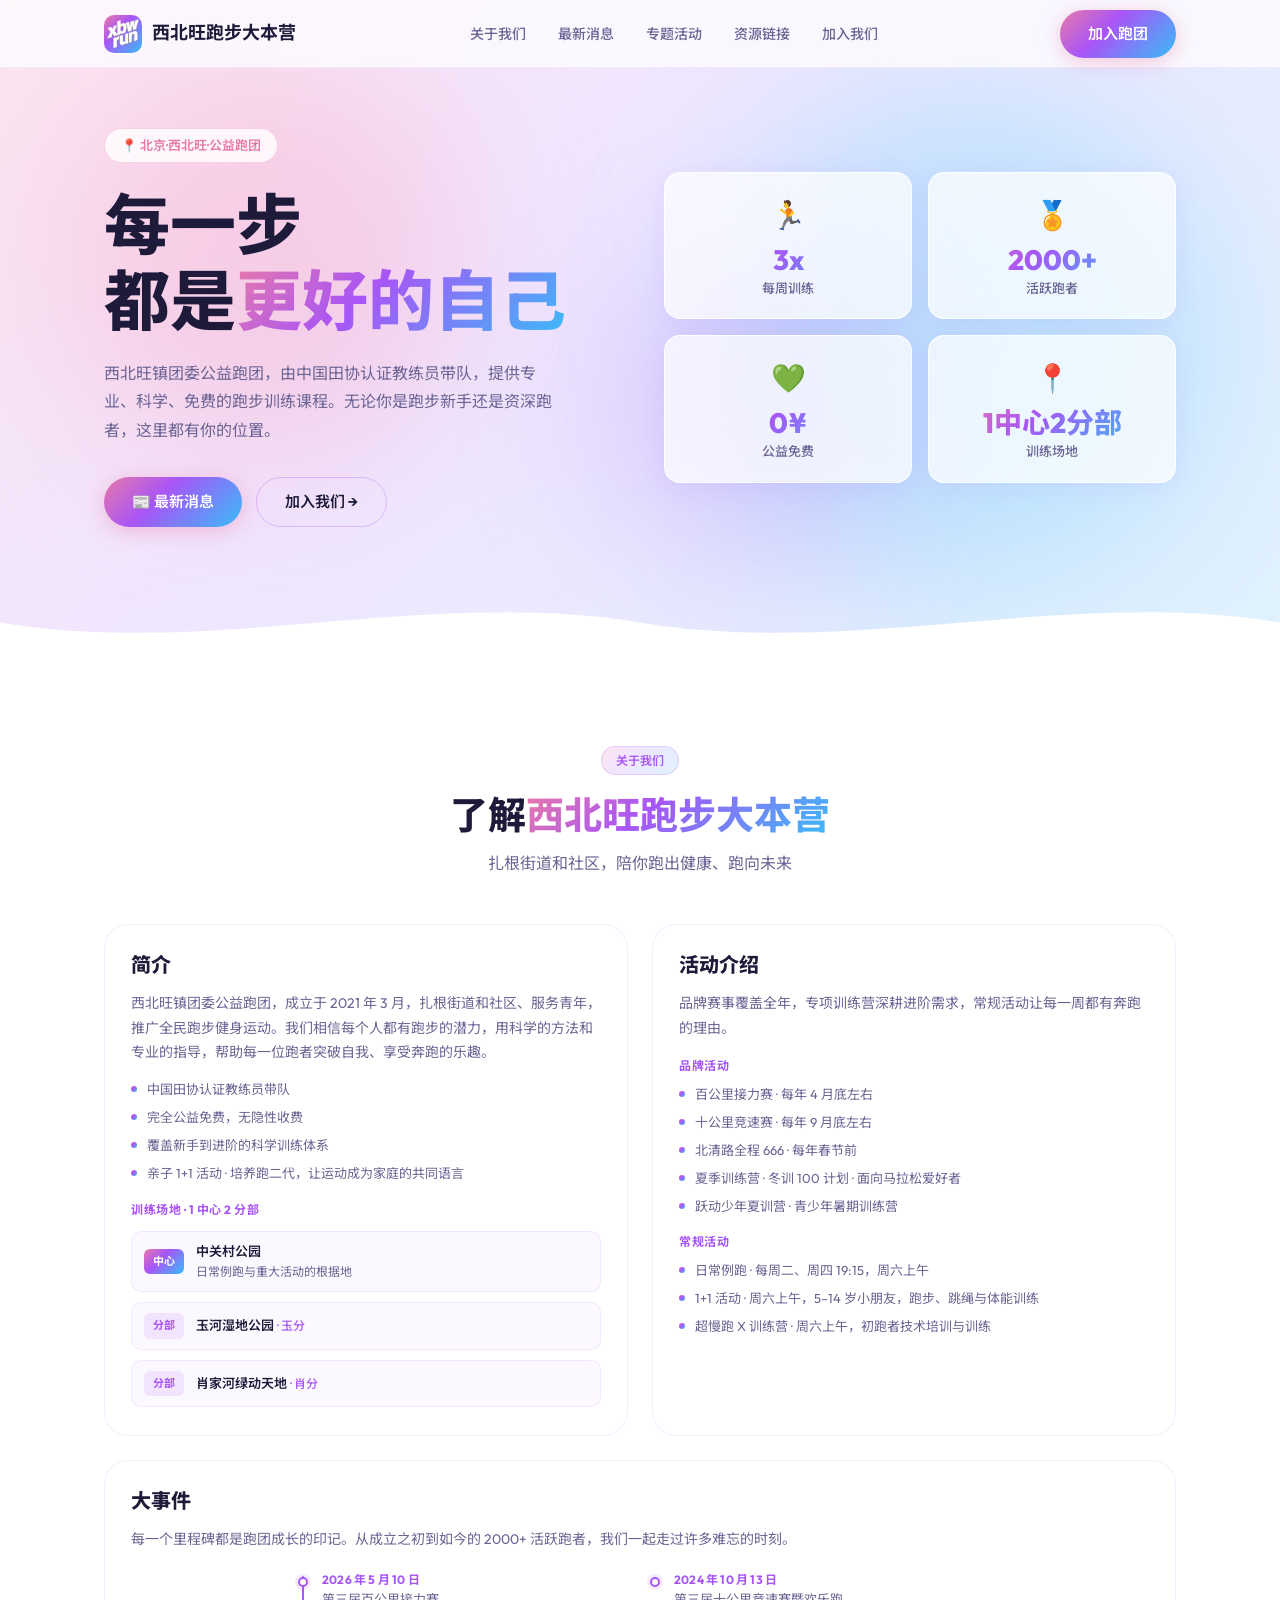
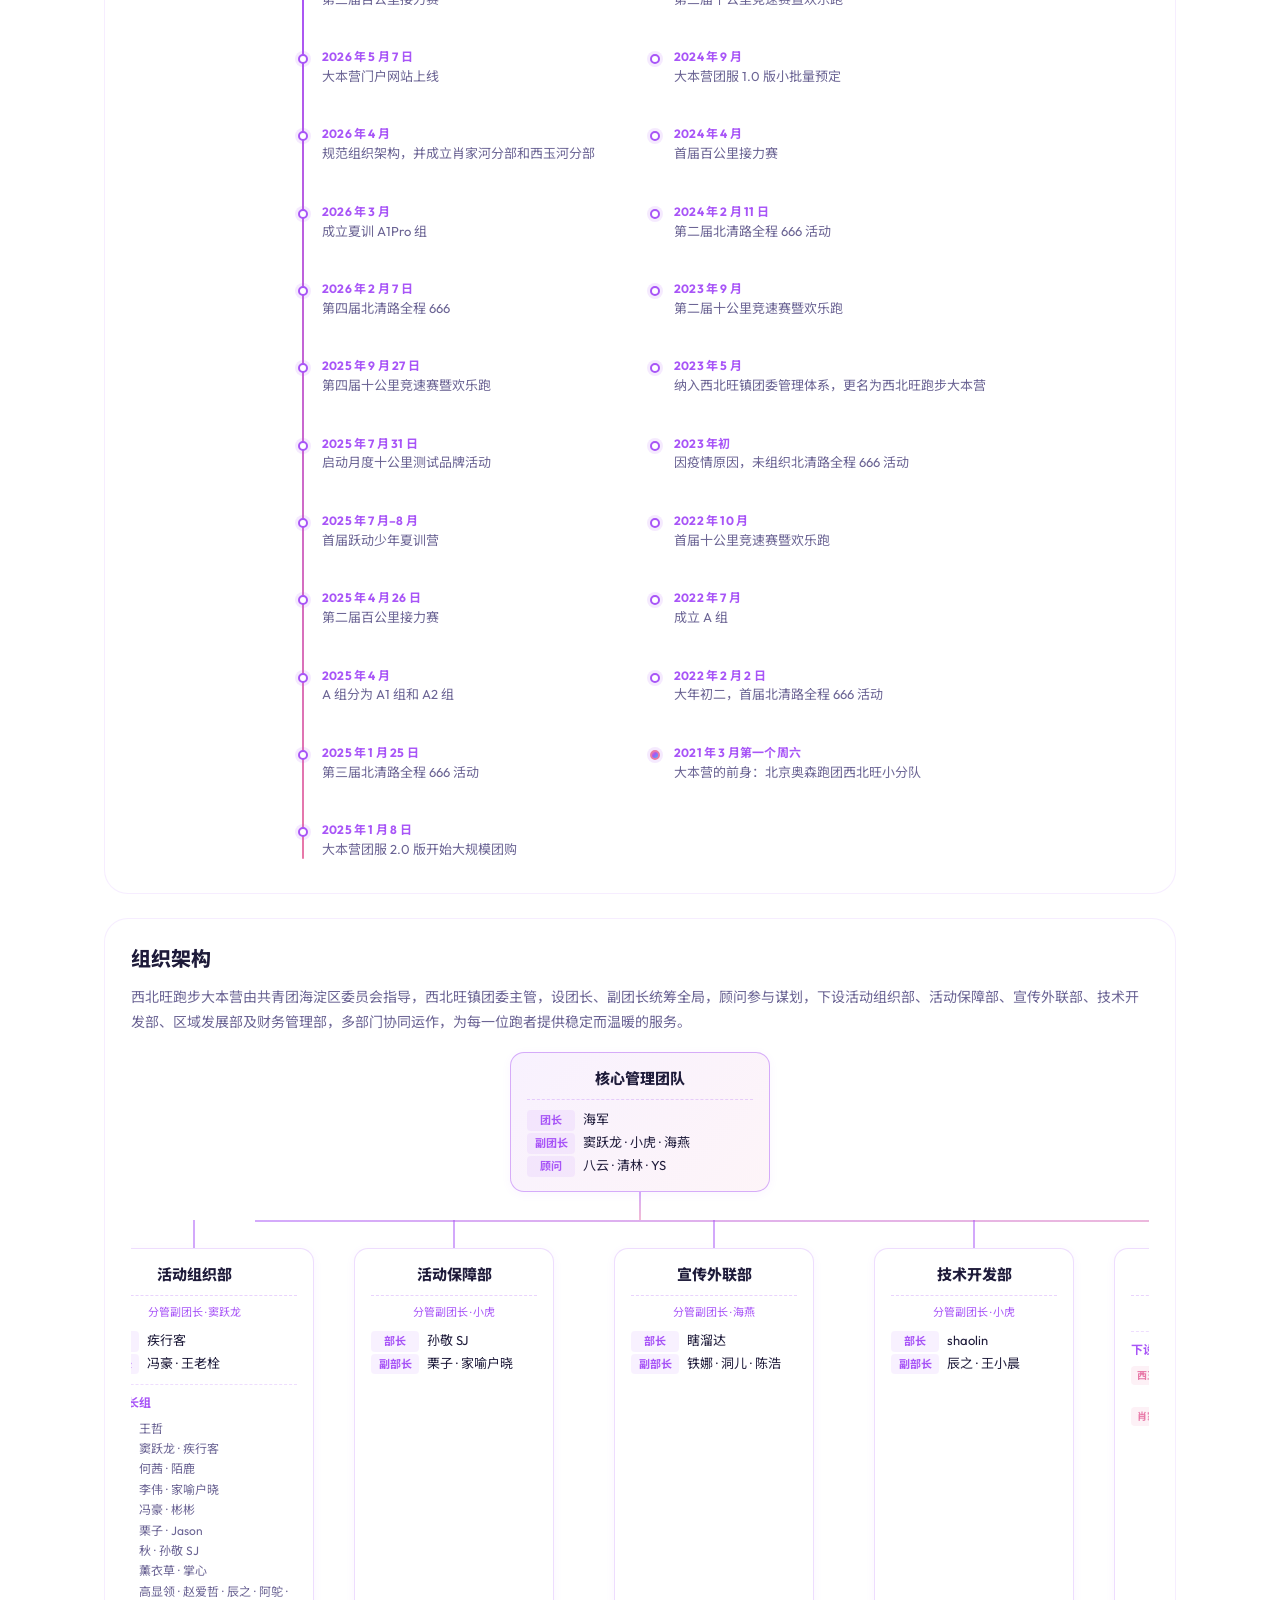
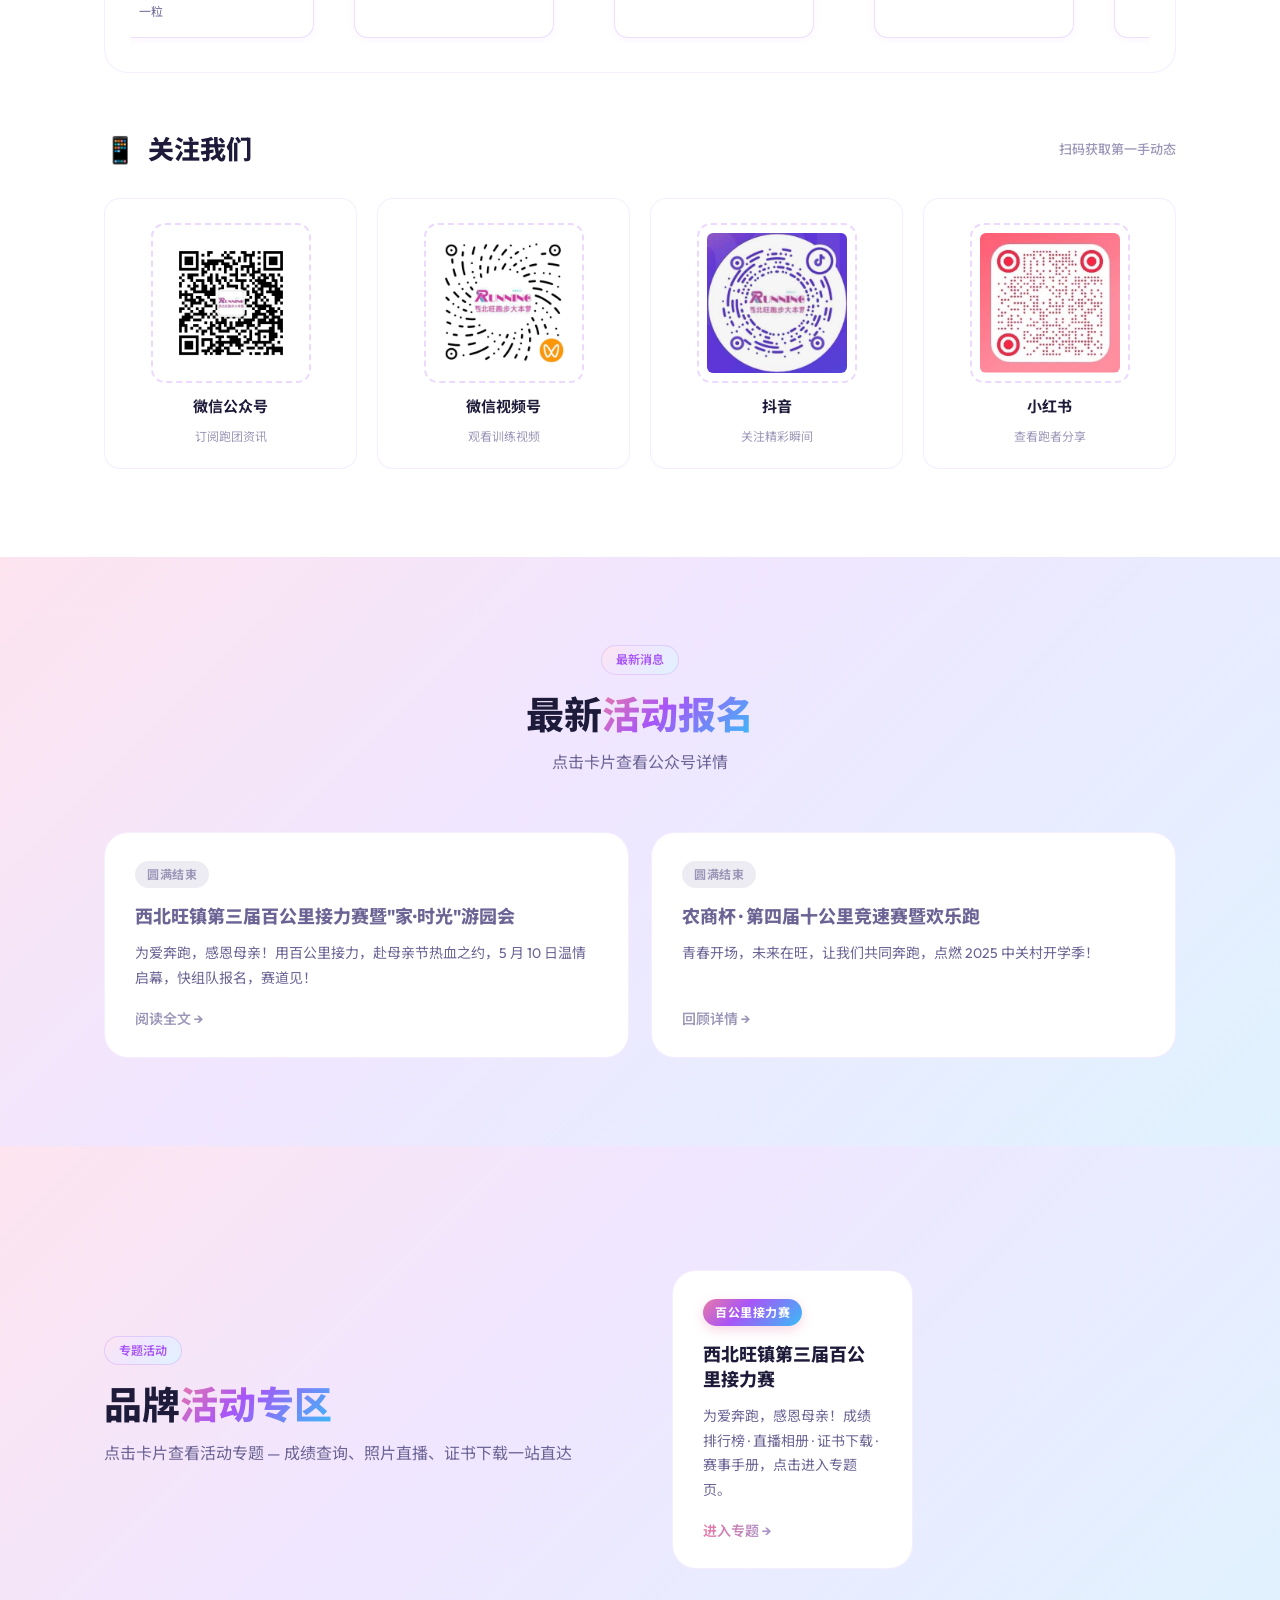
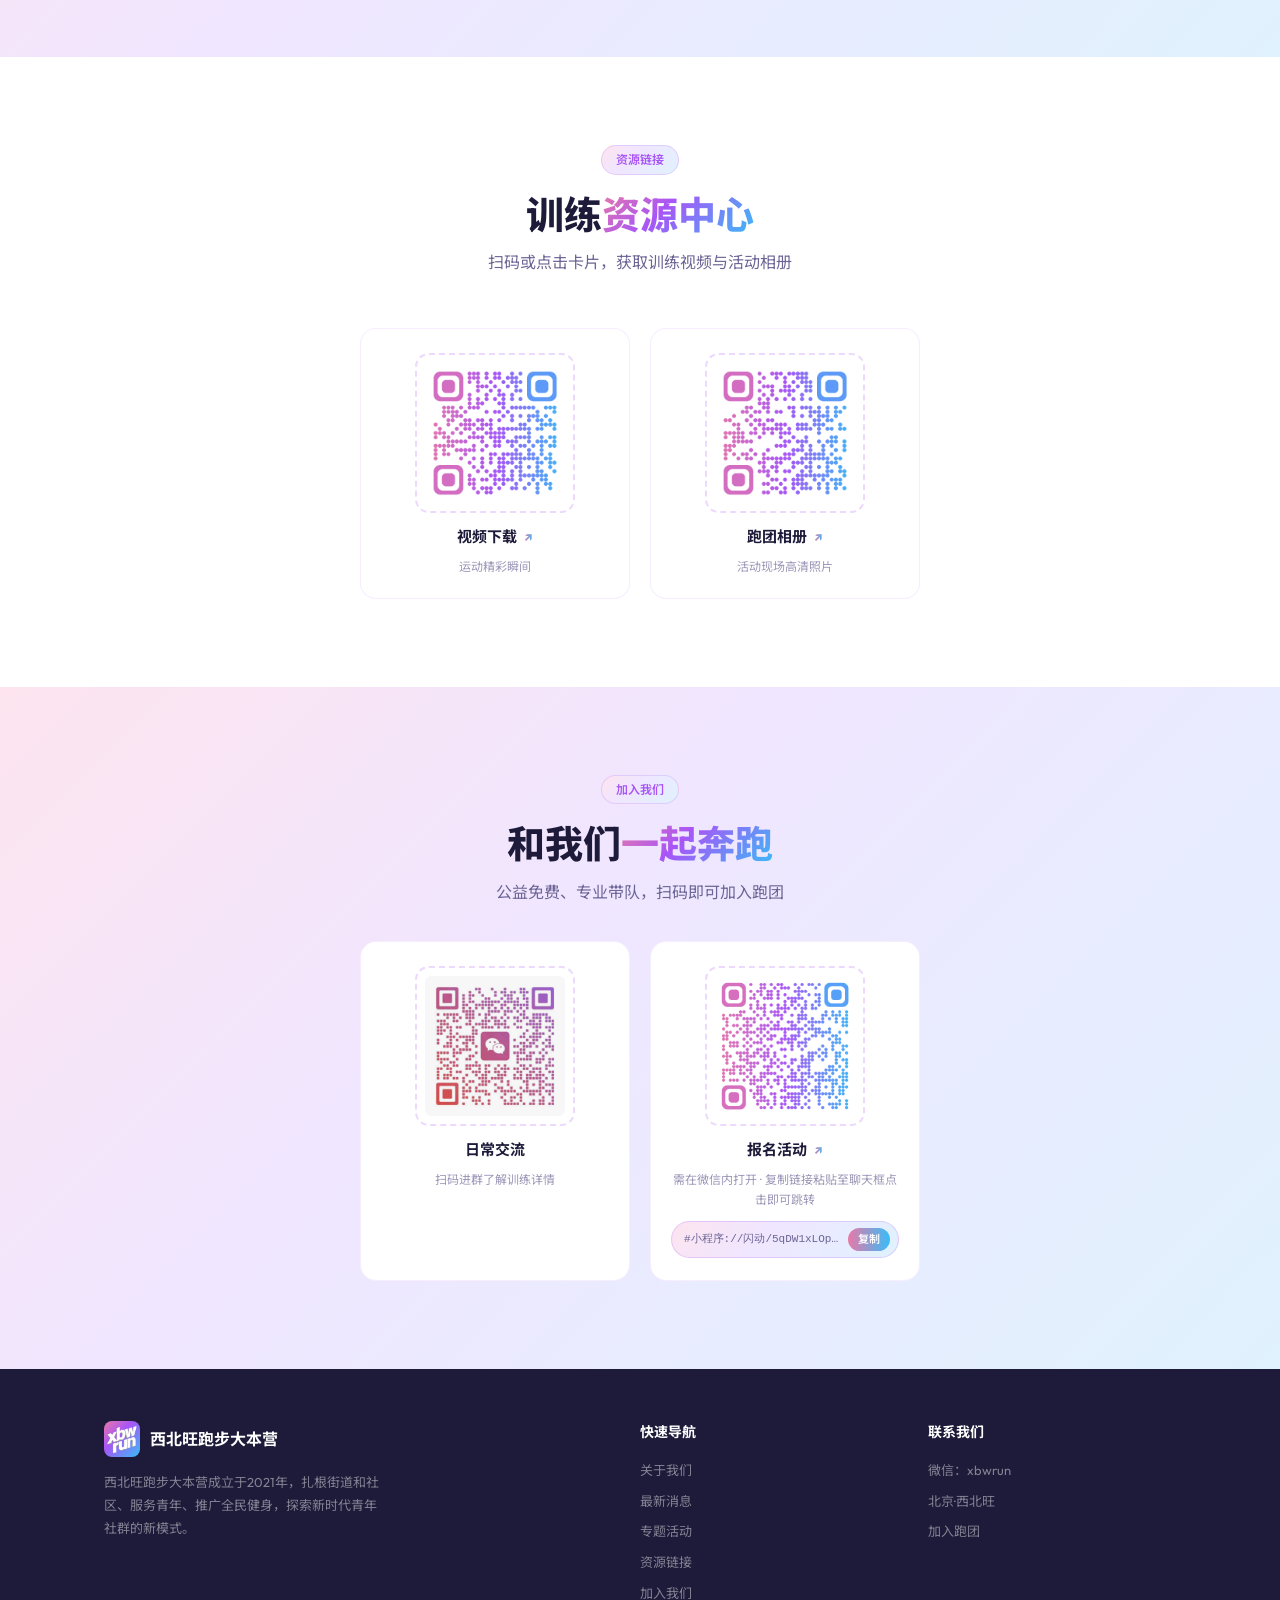
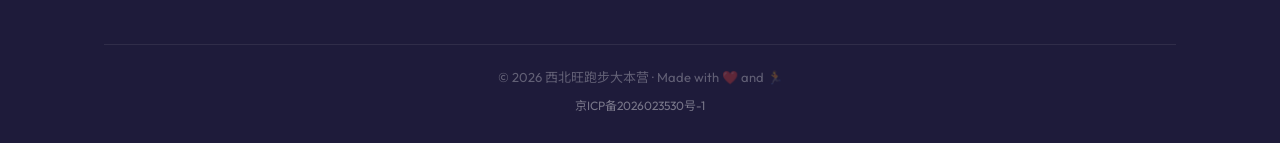
==== commit b40d7aeb: "专题活动改为首页锚点+专属页面；文章标题使用真实数据 - index.html: 导航链接改为 #theme 锚点，新增"品牌活动专区"section - theme-relay.html: 文章标题" ====
--- a/index.html
+++ b/index.html
@@ -876,7 +876,7 @@
     <ul class="nav-links">
       <li><a href="#about">关于我们</a></li>
       <li><a href="#news">最新消息</a></li>
-      <li><a href="theme.html">专题活动</a></li>
+      <li><a href="#theme">专题活动</a></li>
       <li><a href="#resources">资源链接</a></li>
       <li><a href="#join">加入我们</a></li>
     </ul>
@@ -891,7 +891,7 @@
 <div class="mobile-menu" id="mobileMenu">
   <a href="#about" onclick="closeMobile()">关于我们</a>
   <a href="#news" onclick="closeMobile()">最新消息</a>
-  <a href="theme.html" onclick="closeMobile()">专题活动</a>
+  <a href="#theme" onclick="closeMobile()">专题活动</a>
   <a href="#resources" onclick="closeMobile()">资源链接</a>
   <a href="#join" onclick="closeMobile()">加入我们</a>
   <a href="#join" onclick="closeMobile()" style="margin-top:10px;text-align:center;background:var(--gradient);color:white;font-weight:700;border-radius:50px;padding:12px 28px;">加入跑团</a>
@@ -1180,6 +1180,26 @@
   </div>
 </section>
 
+<!-- ===== THEME (专题活动) ===== -->
+<section class="about" id="theme" style="background: var(--gradient-soft);">
+  <div class="container">
+    <div class="about-content reveal">
+      <span class="tag-pill">专题活动</span>
+      <h2 class="section-title" style="margin-top:18px;">品牌<span class="gradient-text">活动专区</span></h2>
+      <p class="section-subtitle">点击卡片查看活动专题 — 成绩查询、照片直播、证书下载一站直达</p>
+    </div>
+
+    <div class="news-grid" style="margin-top:36px;">
+      <a href="theme-relay.html" class="news-card reveal reveal-d1">
+        <div class="news-card-tag">百公里接力赛</div>
+        <div class="news-card-title">西北旺镇第三届百公里接力赛</div>
+        <div class="news-card-desc">为爱奔跑，感恩母亲！成绩排行榜 · 直播相册 · 证书下载 · 赛事手册，点击进入专题页。</div>
+        <div class="news-card-link">进入专题 →</div>
+      </a>
+    </div>
+  </div>
+</section>
+
 <!-- ===== RESOURCES (资源链接) ===== -->
 <section class="programs" id="resources" style="background: var(--white);">
   <div class="container">
@@ -1254,7 +1274,7 @@
         <div class="footer-links">
           <a href="#about">关于我们</a>
           <a href="#news">最新消息</a>
-          <a href="theme.html">专题活动</a>
+          <a href="#theme">专题活动</a>
           <a href="#resources">资源链接</a>
           <a href="#join">加入我们</a>
         </div>
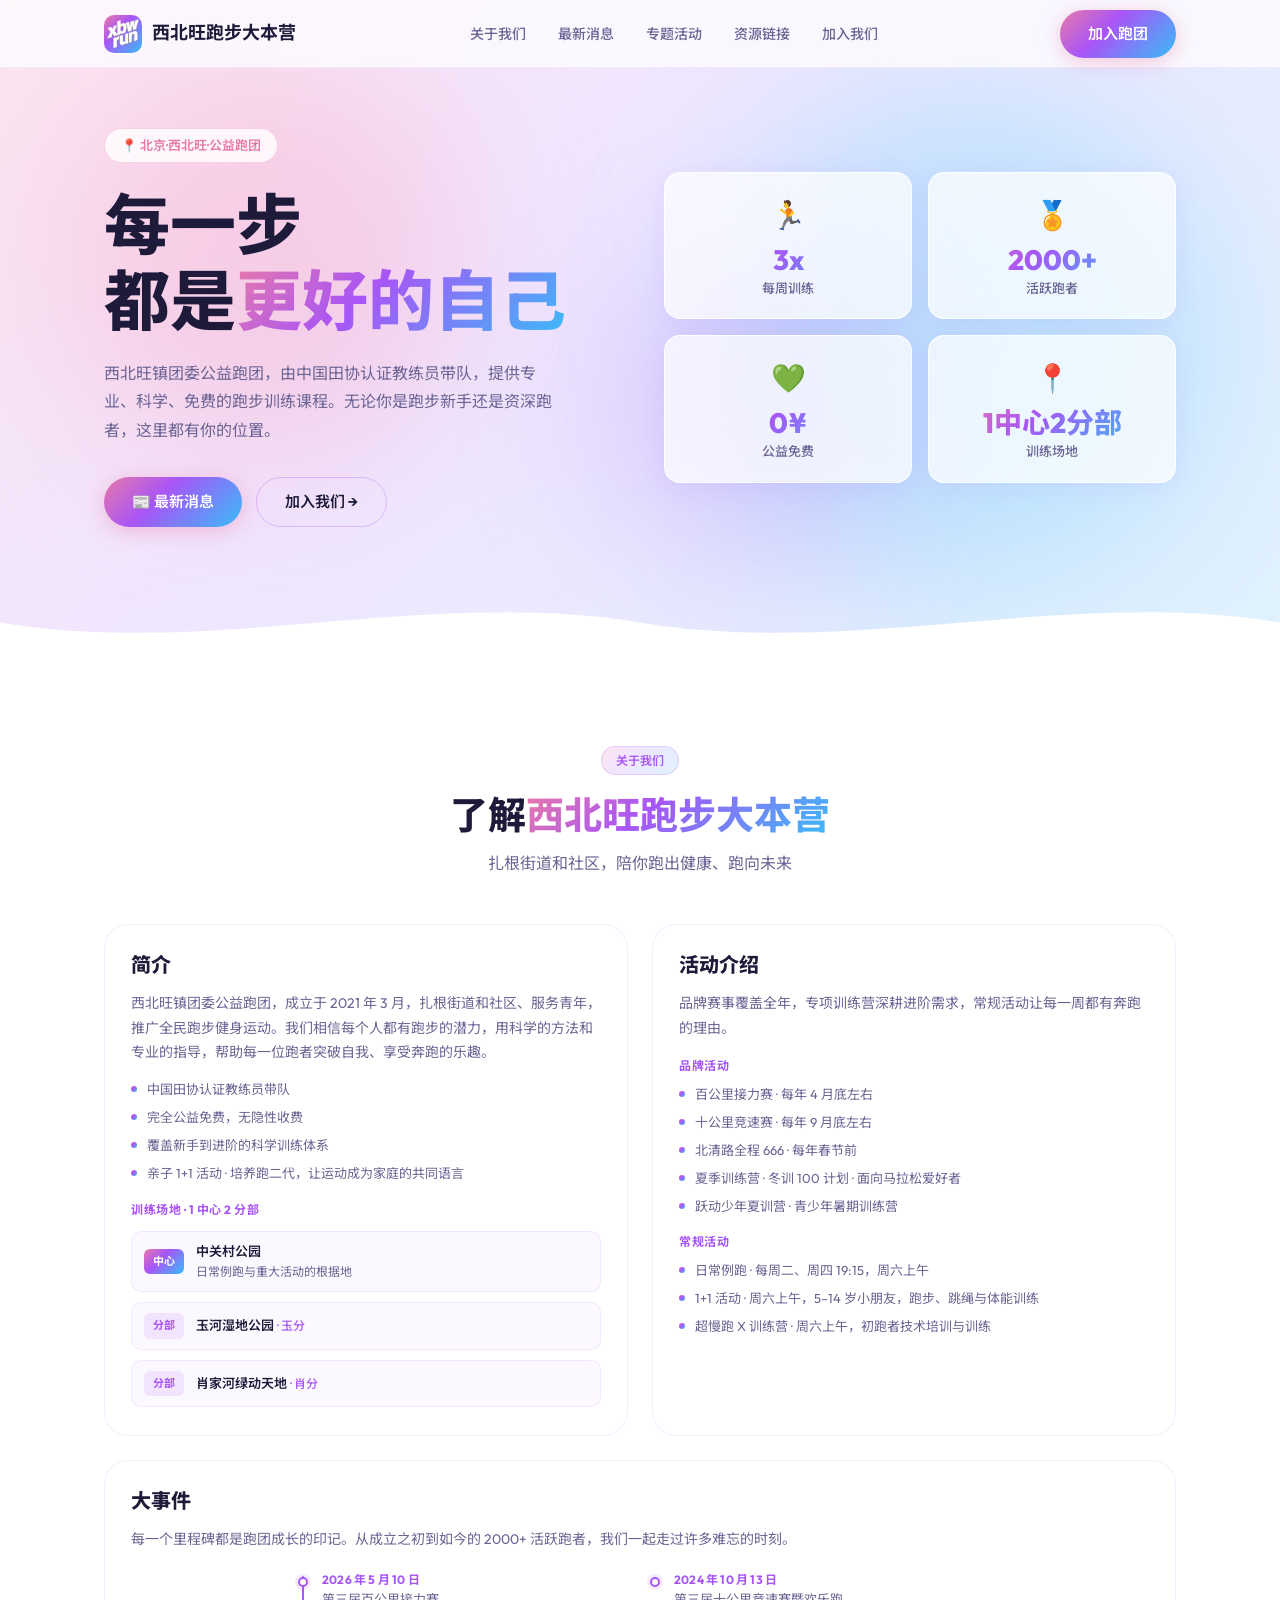
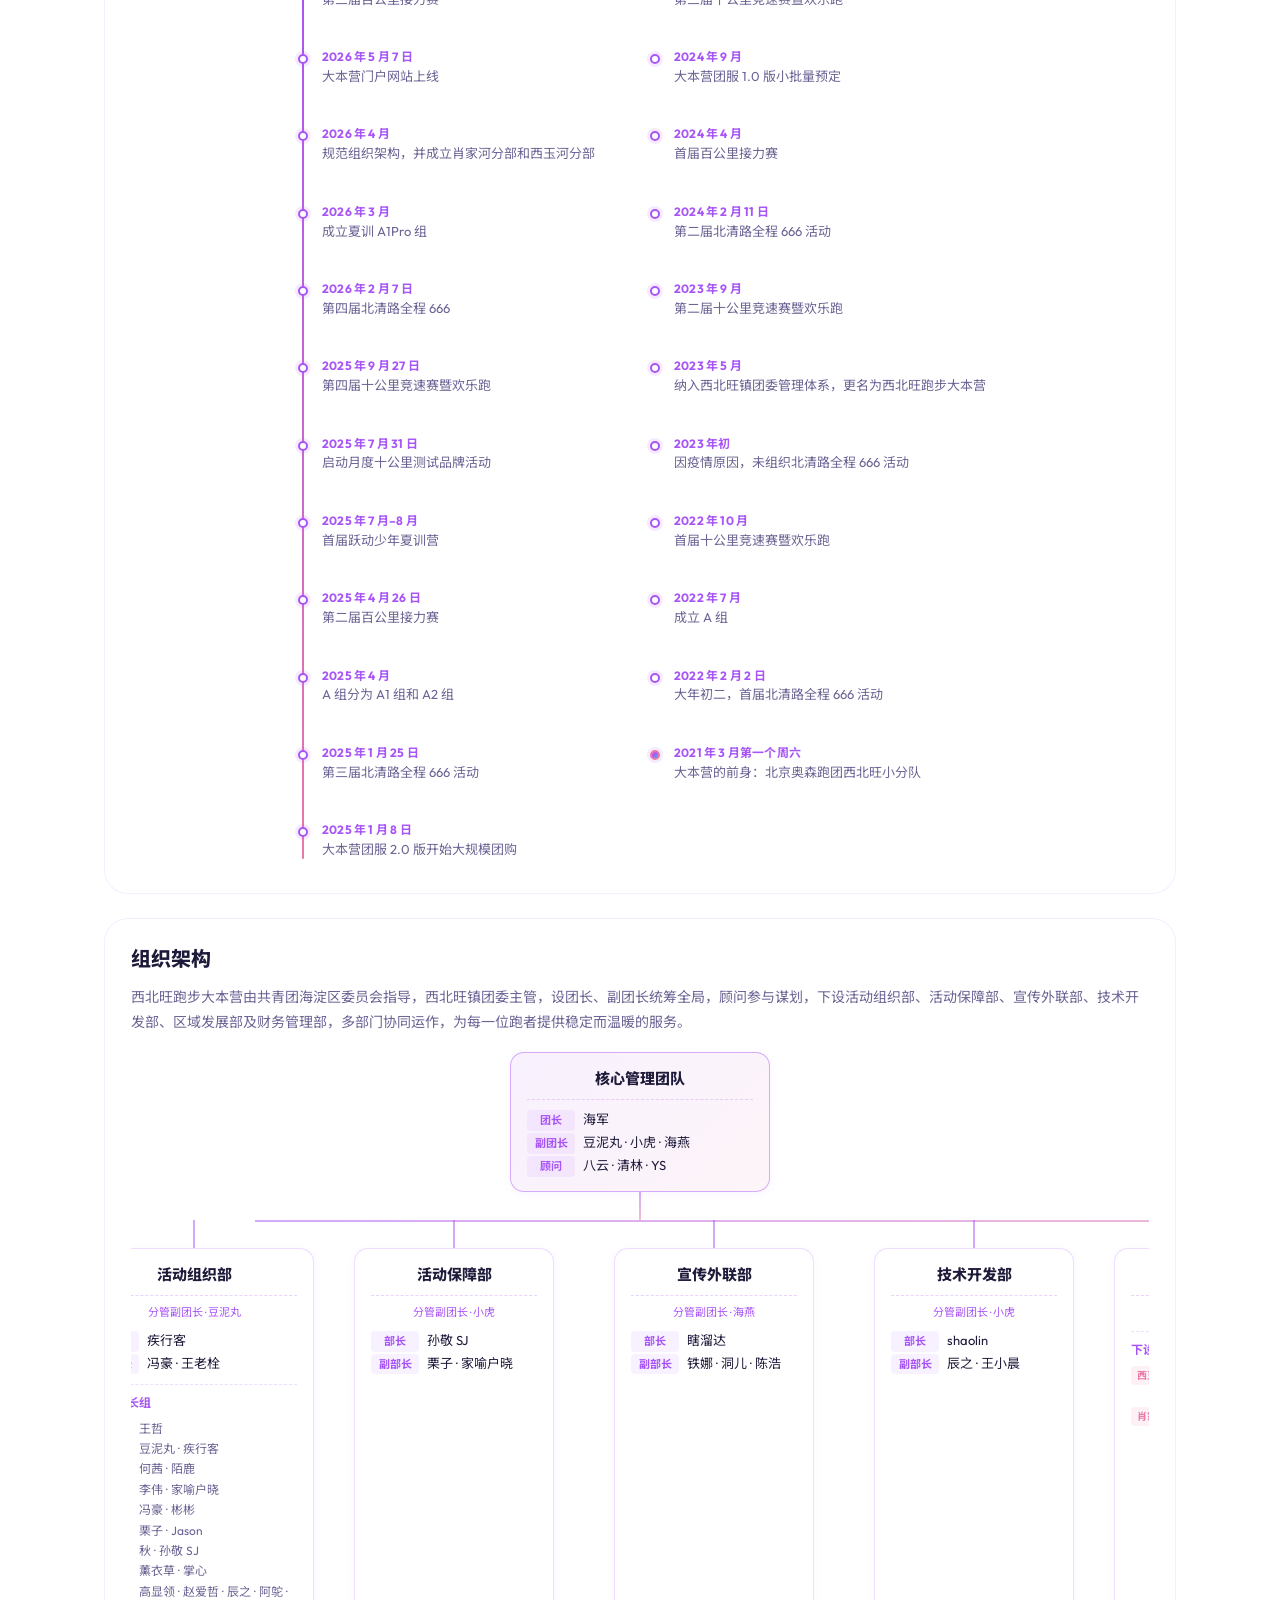
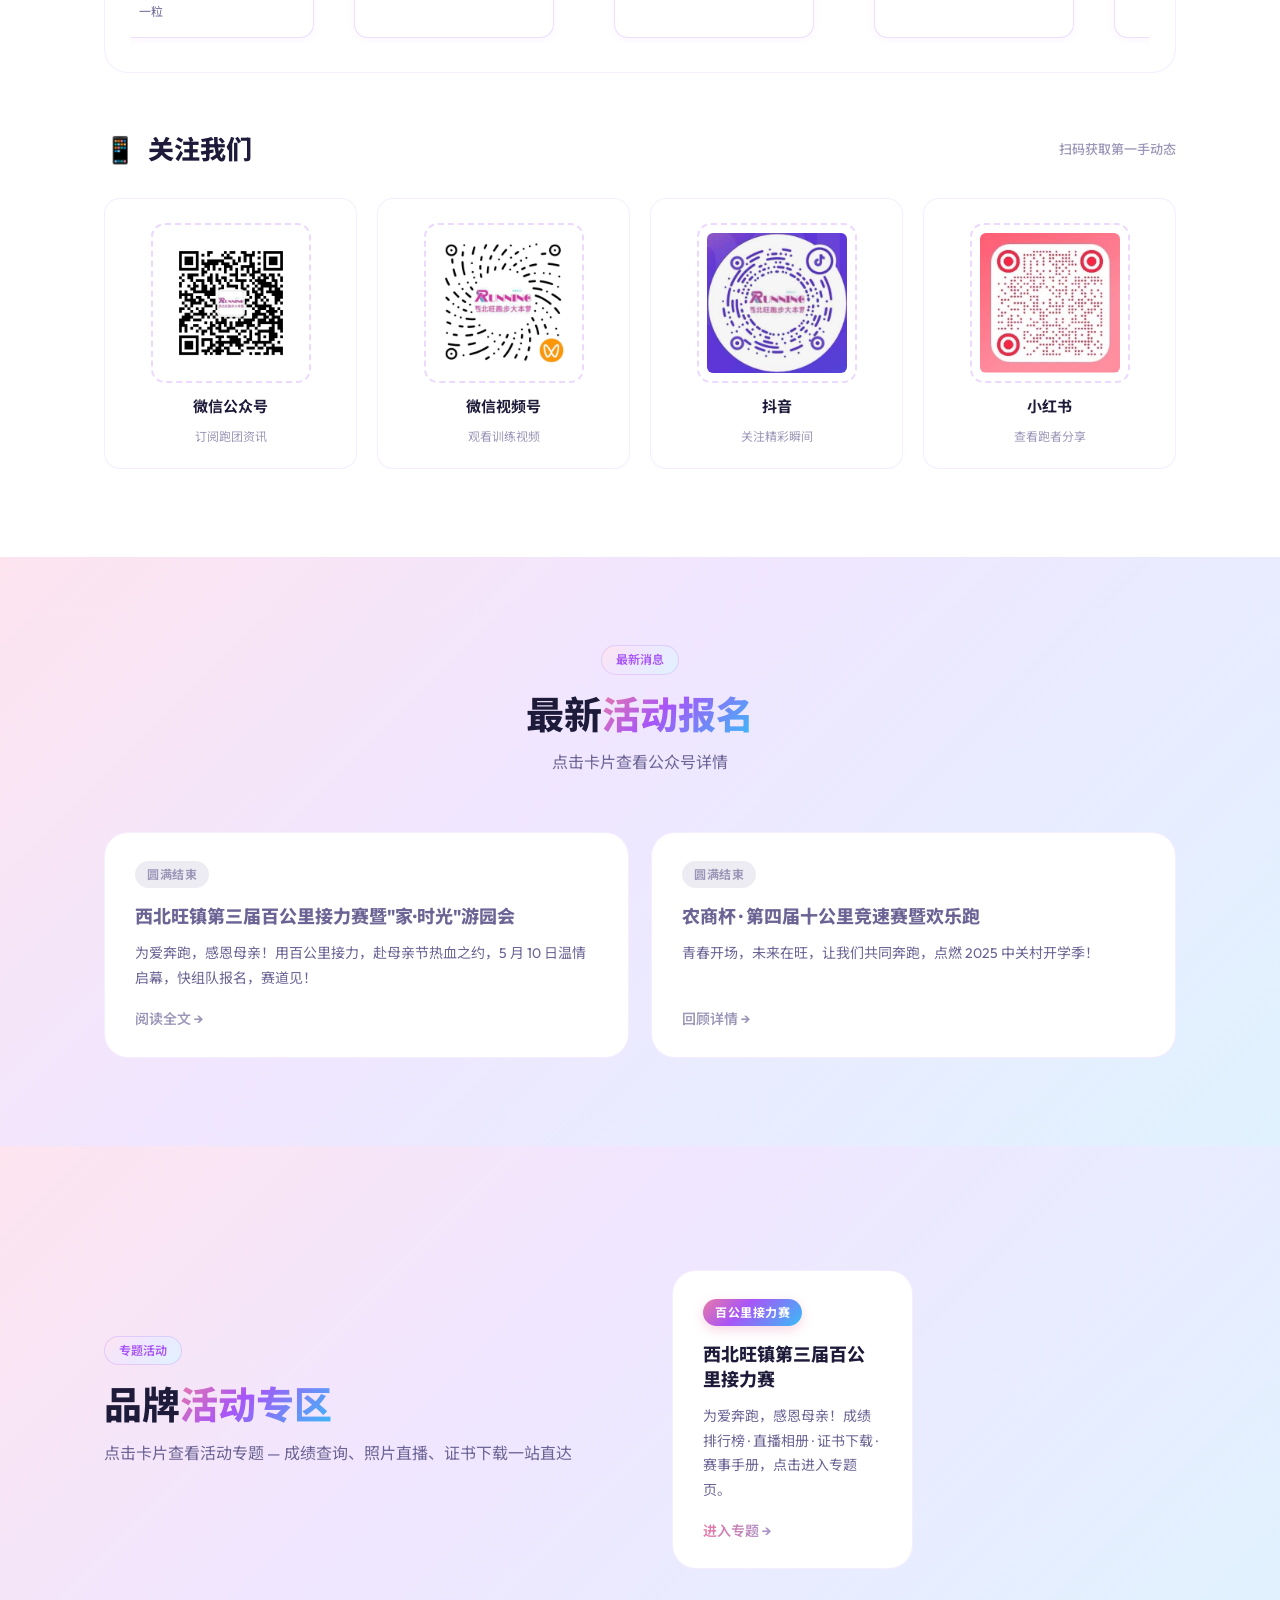
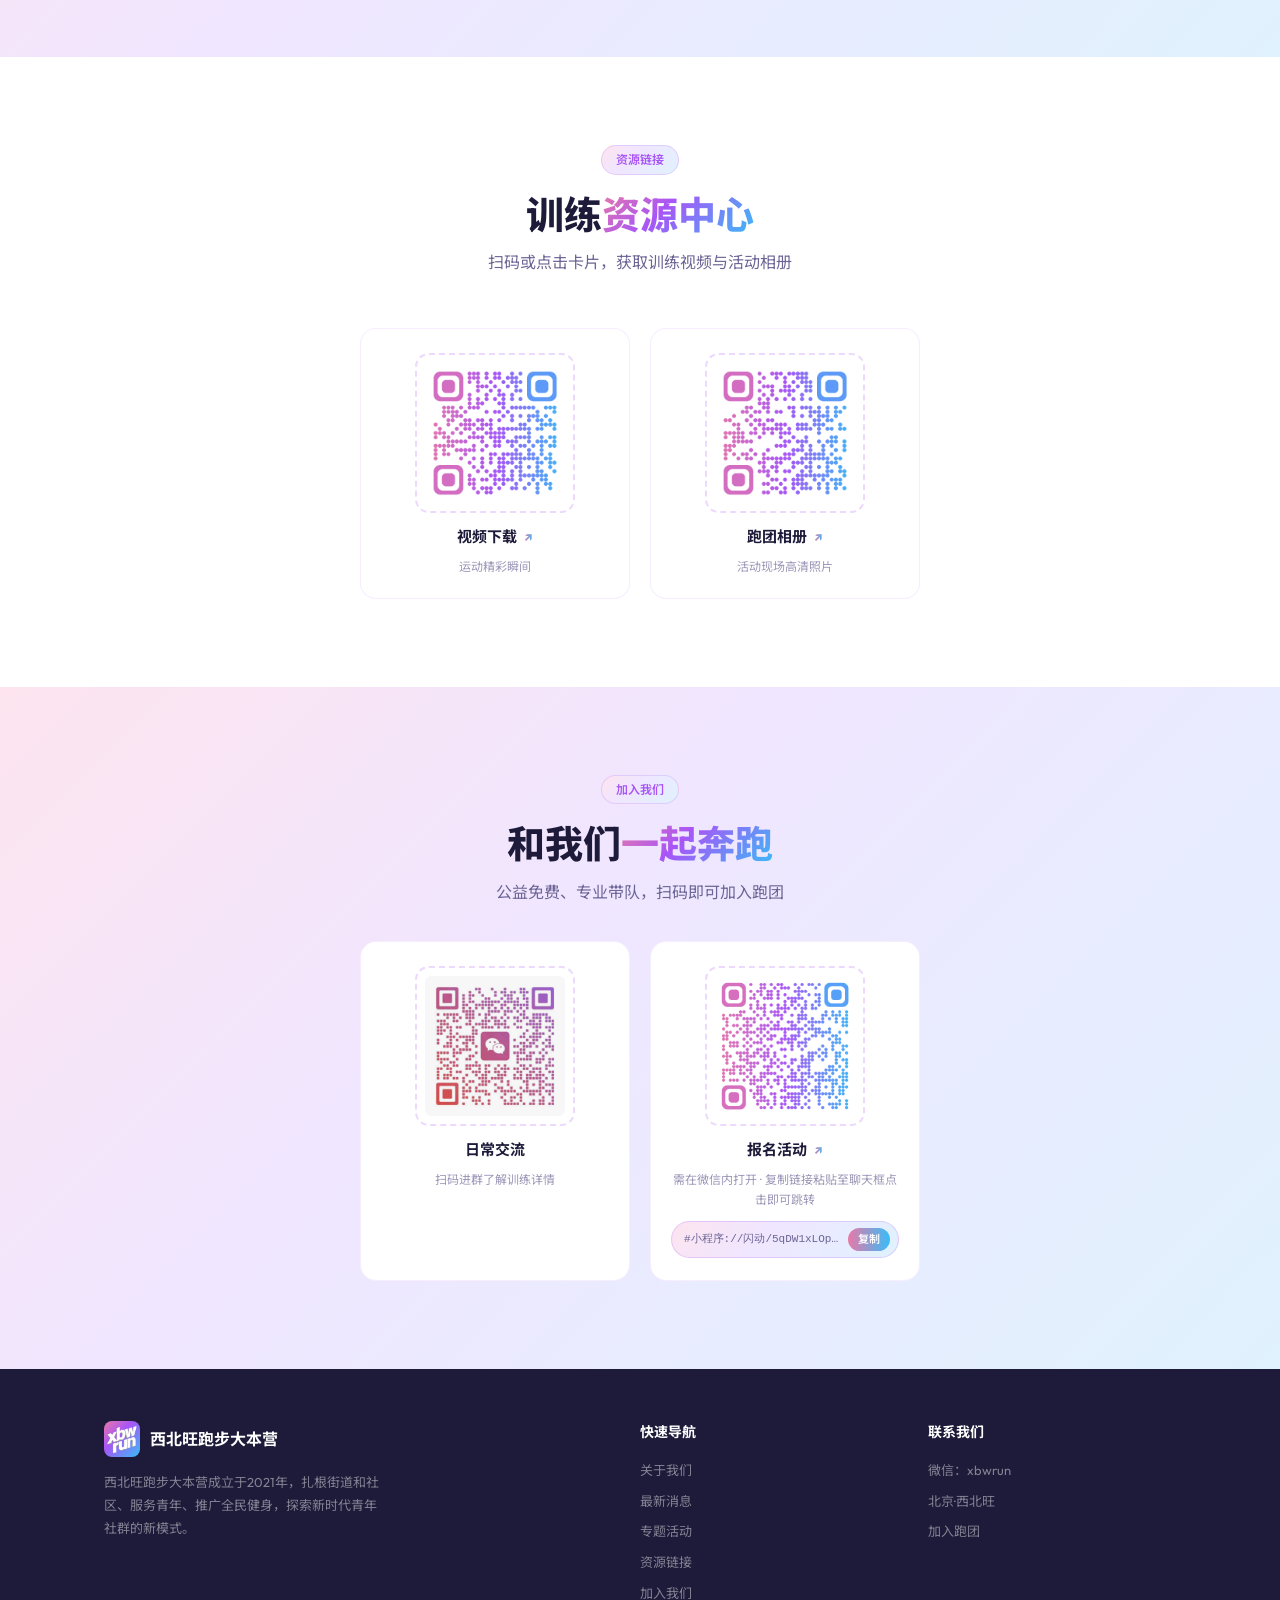
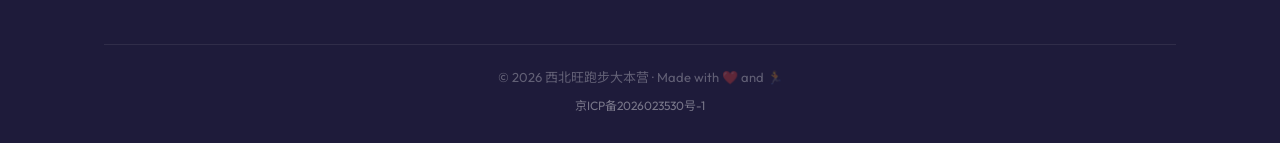
==== commit 1e30772f: "主页组织架构：窦跃龙改为豆泥丸" ====
--- a/index.html
+++ b/index.html
@@ -1045,7 +1045,7 @@
               <div class="org-node org-node-root">
                 <div class="org-node-title">核心管理团队</div>
                 <div class="org-node-row"><span class="org-role">团长</span>海军</div>
-                <div class="org-node-row"><span class="org-role">副团长</span>窦跃龙 · 小虎 · 海燕</div>
+                <div class="org-node-row"><span class="org-role">副团长</span>豆泥丸 · 小虎 · 海燕</div>
                 <div class="org-node-row"><span class="org-role">顾问</span>八云 · 清林 · YS</div>
               </div>
             </div>
@@ -1055,13 +1055,13 @@
                 <div class="org-branch">
                   <div class="org-node">
                     <div class="org-node-title">活动组织部</div>
-                    <div class="org-node-sub">分管副团长 · 窦跃龙</div>
+                    <div class="org-node-sub">分管副团长 · 豆泥丸</div>
                     <div class="org-node-row"><span class="org-role">部长</span>疾行客</div>
                     <div class="org-node-row"><span class="org-role">副部长</span>冯豪 · 王老栓</div>
                     <div class="org-sub-title">下设队长组</div>
                     <ul class="org-sub-list">
                       <li><span class="org-tag">A1Pro</span>王哲</li>
-                      <li><span class="org-tag">A1</span>窦跃龙 · 疾行客</li>
+                      <li><span class="org-tag">A1</span>豆泥丸 · 疾行客</li>
                       <li><span class="org-tag">A2</span>何茜 · 陌鹿</li>
                       <li><span class="org-tag">B1</span>李伟 · 家喻户晓</li>
                       <li><span class="org-tag">B2</span>冯豪 · 彬彬</li>
@@ -1099,7 +1099,7 @@
                 <div class="org-branch">
                   <div class="org-node">
                     <div class="org-node-title">区域发展部</div>
-                    <div class="org-node-sub">分管副团长 · 窦跃龙</div>
+                    <div class="org-node-sub">分管副团长 · 豆泥丸</div>
                     <div class="org-sub-title">下设分部</div>
                     <ul class="org-sub-list">
                       <li><span class="org-tag">西玉河</span>部长：薰衣草，副部长：孙敬 SJ · 铁娜</li>
@@ -1190,7 +1190,7 @@
     </div>
 
     <div class="news-grid" style="margin-top:36px;">
-      <a href="theme-relay.html" class="news-card reveal reveal-d1">
+      <a href="theme-relay-2026.html" class="news-card reveal reveal-d1">
         <div class="news-card-tag">百公里接力赛</div>
         <div class="news-card-title">西北旺镇第三届百公里接力赛</div>
         <div class="news-card-desc">为爱奔跑，感恩母亲！成绩排行榜 · 直播相册 · 证书下载 · 赛事手册，点击进入专题页。</div>
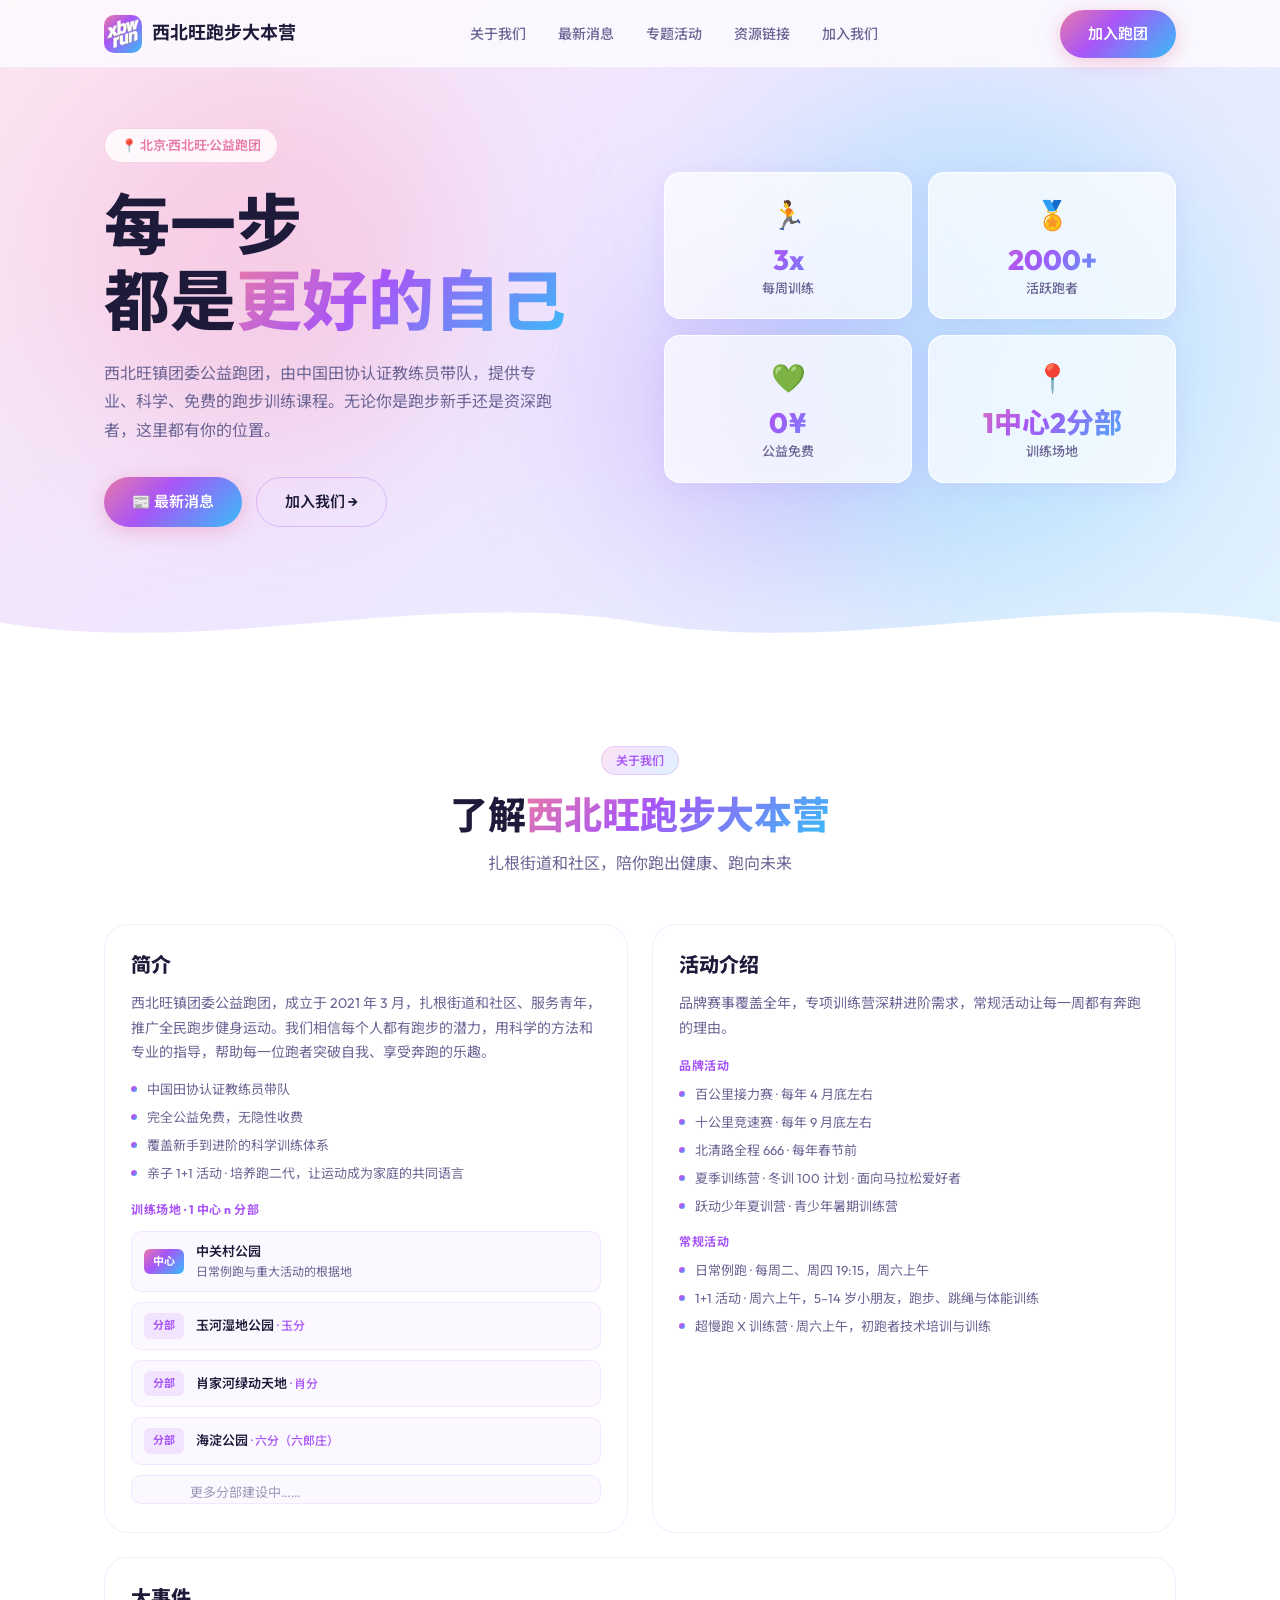
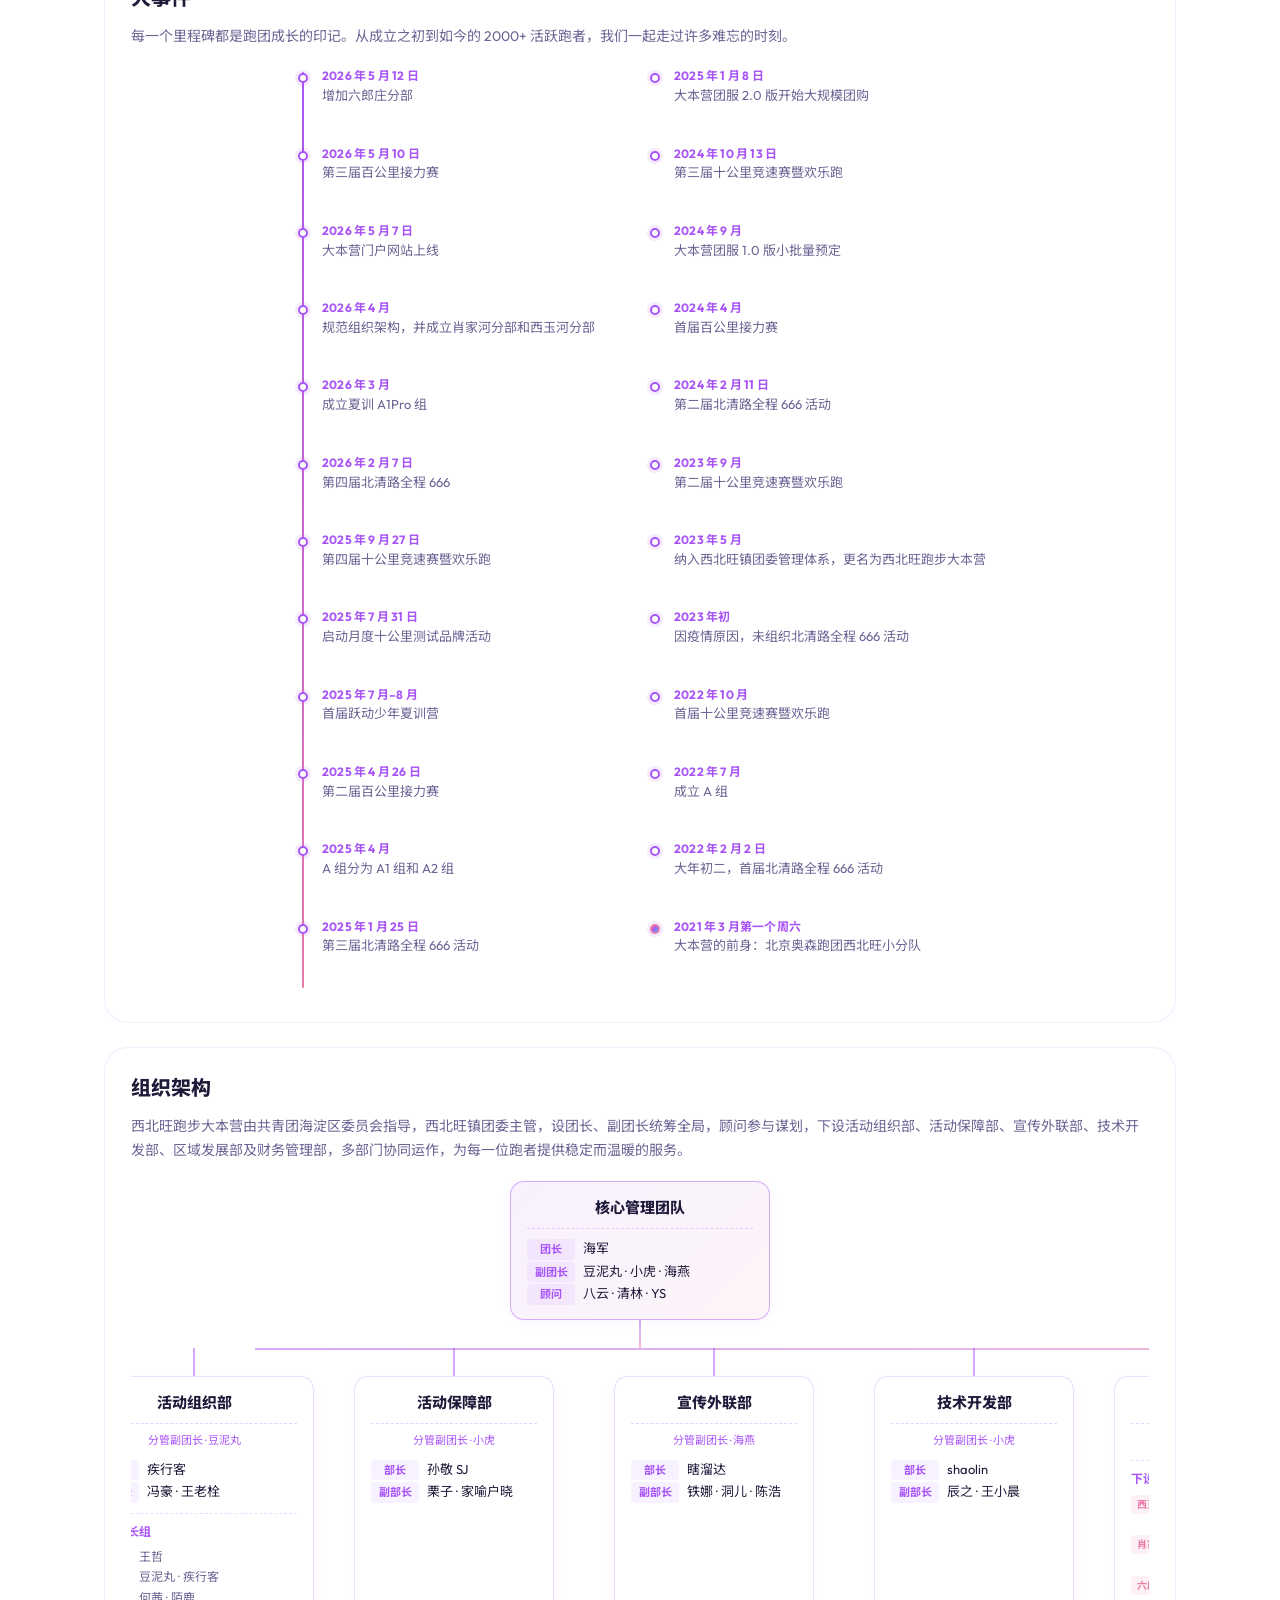
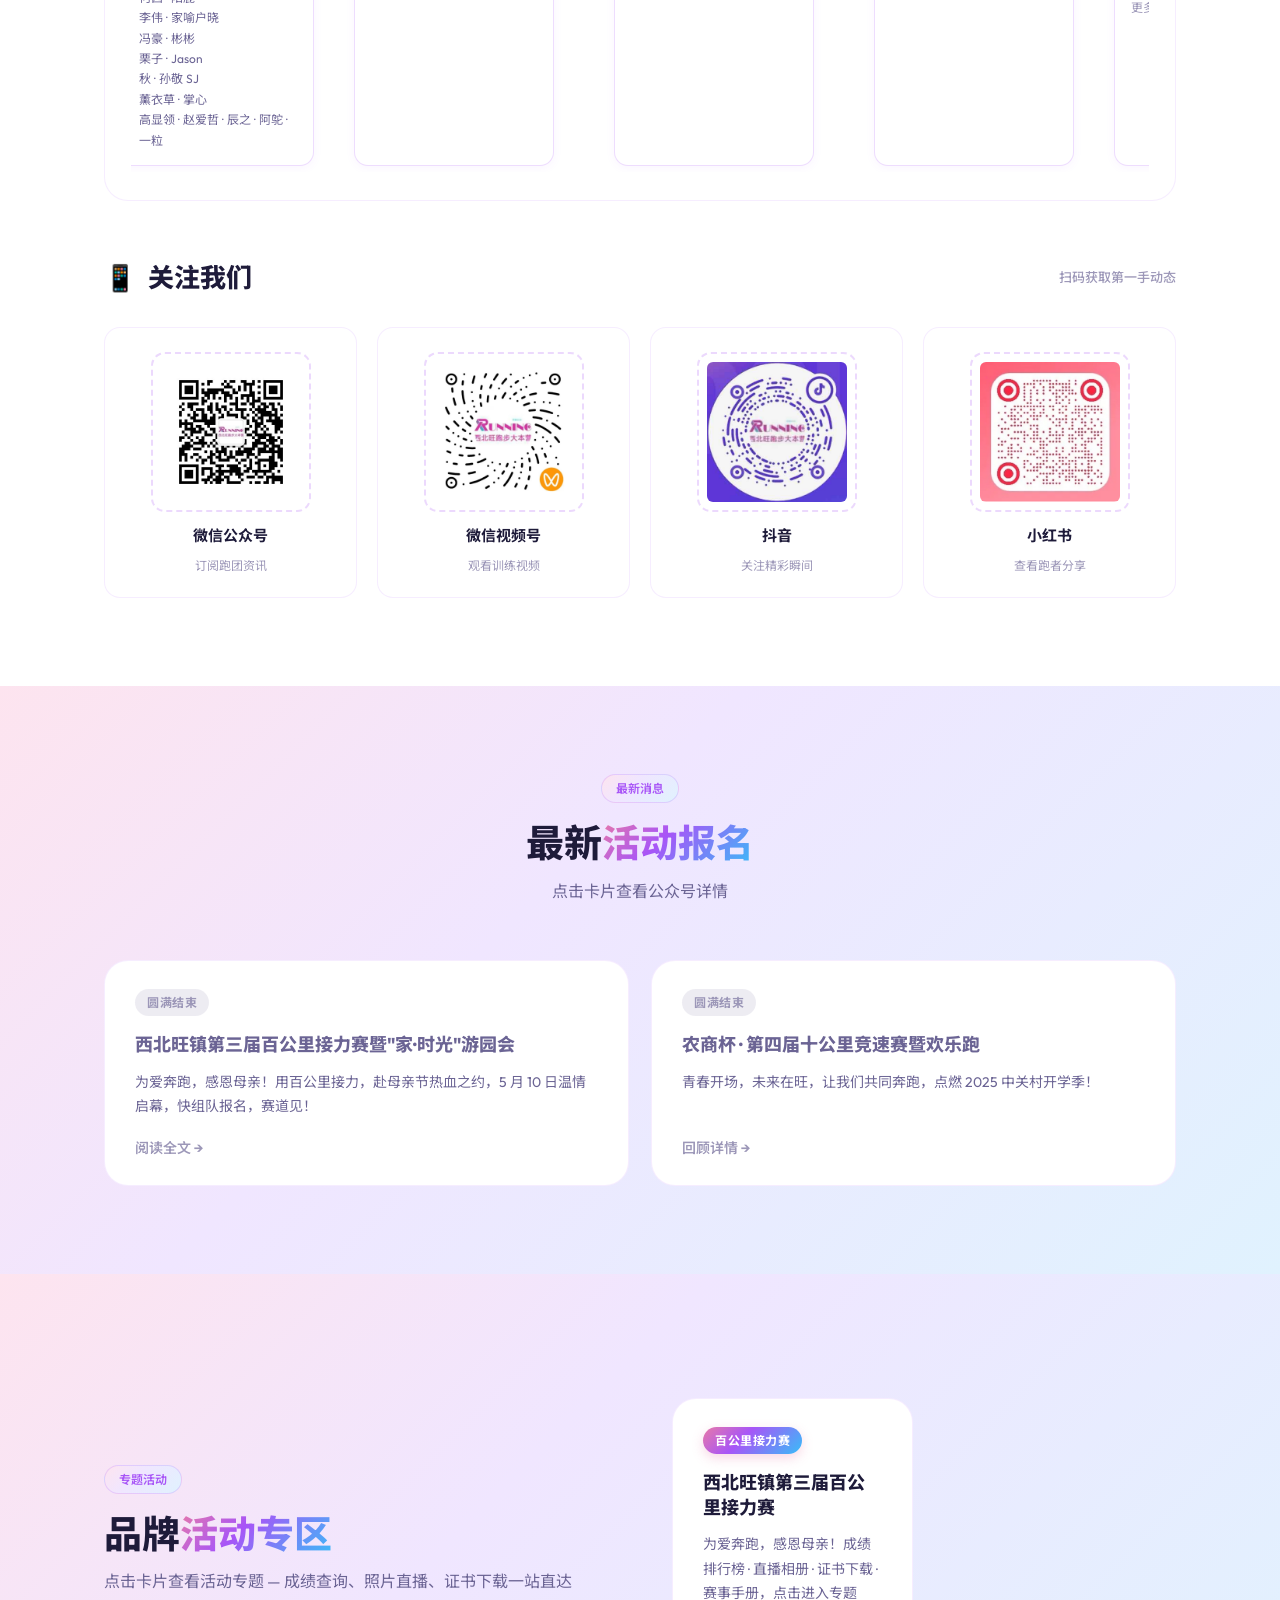
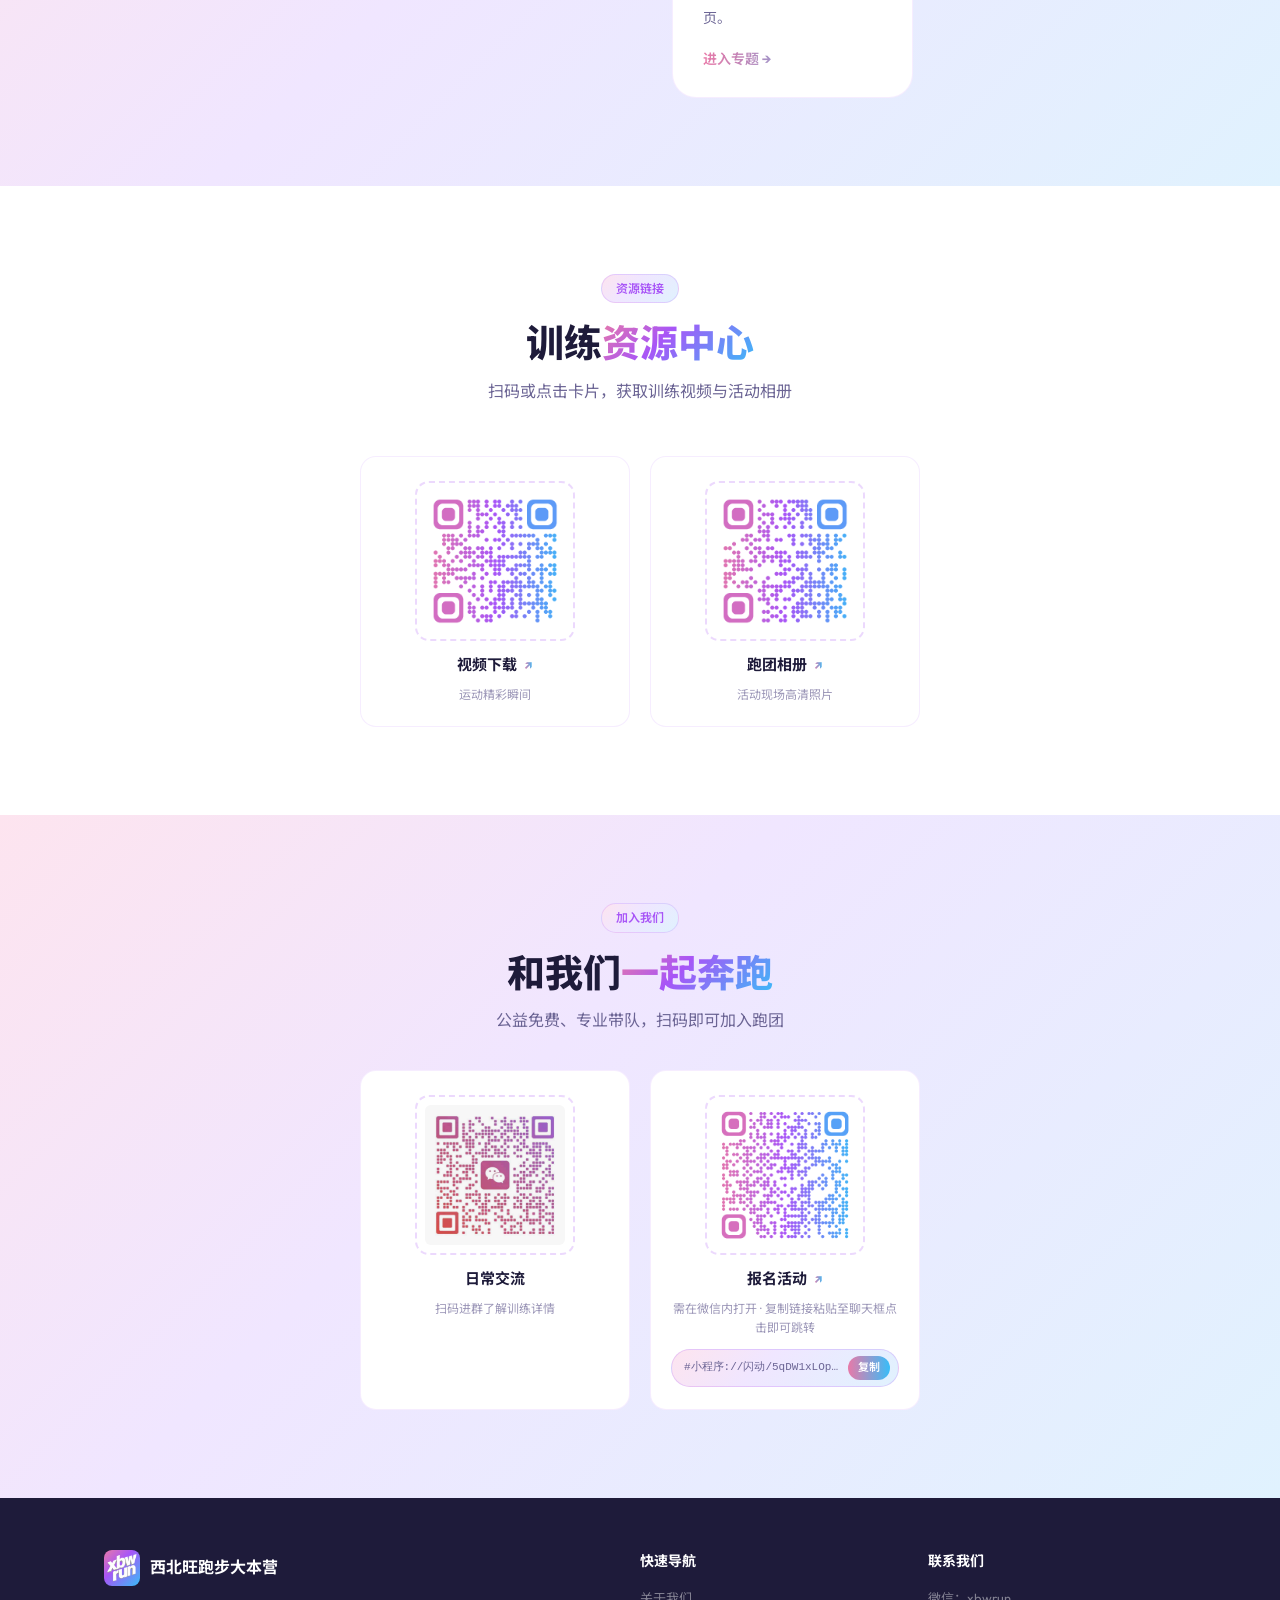
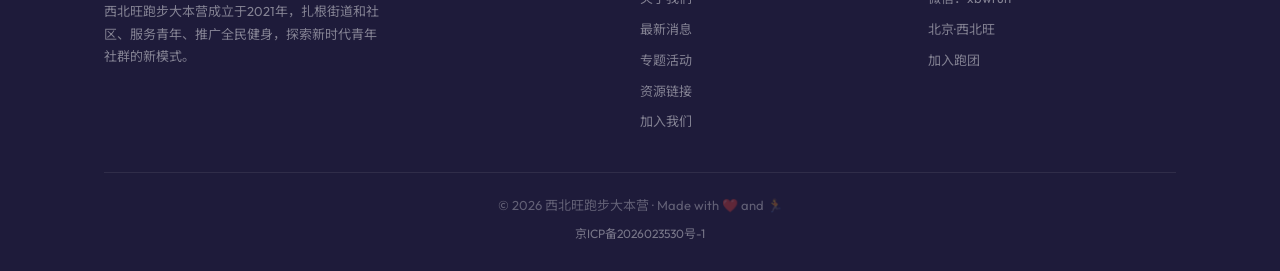
==== commit bbbfc901: "新增视频下载入口、活动时间地点；首页分部扩展为n分部+六郎庄 - theme-relay-2026.html: 增加视频下载按钮、时间2026.05.10/地点中关村公园 - index.html: " ====
--- a/index.html
+++ b/index.html
@@ -427,7 +427,7 @@
     }
     /* 让"大事件""组织架构"这类内容较多的卡片占满整行 */
     .info-card-wide { grid-column: 1 / -1; }
-    /* 训练场地 · 1 中心 2 分部 */
+    /* 训练场地 · 1 中心 n 分部 */
     .venues-list { margin-top: 10px; display: flex; flex-direction: column; gap: 10px; }
     .venue-item {
       display: flex; align-items: center; gap: 12px;
@@ -539,7 +539,23 @@
       background: linear-gradient(180deg, var(--purple), var(--pink));
       opacity: 0.5;
     }
-    .org-branches-wrap { overflow-x: auto; padding: 0 4px 6px; scrollbar-width: thin; }
+    .org-branches-wrap {
+      overflow-x: auto; padding: 0 4px 6px;
+      scrollbar-width: thin;
+      -webkit-overflow-scrolling: touch;
+    }
+    .org-branches-wrap::-webkit-scrollbar {
+      height: 6px;
+    }
+    .org-branches-wrap::-webkit-scrollbar-track {
+      background: rgba(168,85,247,0.06); border-radius: 3px;
+    }
+    .org-branches-wrap::-webkit-scrollbar-thumb {
+      background: rgba(168,85,247,0.3); border-radius: 3px;
+    }
+    .org-branches-wrap::-webkit-scrollbar-thumb:hover {
+      background: rgba(168,85,247,0.5);
+    }
     .org-branches {
       display: flex;
       gap: 20px;
@@ -784,7 +800,7 @@
       .timeline { columns: 1; padding-left: 24px; }
       .timeline-item::before { left: -20px; }
       /* 组织架构树形 · 移动端：单列纵向 + 左侧竖向主干 */
-      .org-branches-wrap { overflow-x: visible; }
+      .org-branches-wrap { overflow-x: visible; -webkit-overflow-scrolling: touch; }
       .org-branches {
         flex-direction: column;
         gap: 18px;
@@ -952,7 +968,7 @@
             <div class="info-card-list-item">覆盖新手到进阶的科学训练体系</div>
             <div class="info-card-list-item">亲子 1+1 活动 · 培养跑二代，让运动成为家庭的共同语言</div>
           </div>
-          <div class="info-card-list-group">训练场地 · 1 中心 2 分部</div>
+          <div class="info-card-list-group">训练场地 · 1 中心 n 分部</div>
           <div class="venues-list">
             <div class="venue-item">
               <div class="venue-badge venue-badge-main">中心</div>
@@ -972,6 +988,15 @@
               <div class="venue-text">
                 <div class="venue-name">肖家河绿动天地 <span class="venue-alias">· 肖分</span></div>
               </div>
+            </div>
+            <div class="venue-item">
+              <div class="venue-badge">分部</div>
+              <div class="venue-text">
+                <div class="venue-name">海淀公园 <span class="venue-alias">· 六分（六郎庄）</span></div>
+              </div>
+            </div>
+            <div class="venue-item" style="color:var(--text-muted);font-size:13px;padding:6px 0 0 58px;">
+              更多分部建设中……
             </div>
           </div>
         </div>
@@ -1007,6 +1032,7 @@
             每一个里程碑都是跑团成长的印记。从成立之初到如今的 2000+ 活跃跑者，我们一起走过许多难忘的时刻。
           </div>
           <div class="timeline">
+            <div class="timeline-item"><div class="timeline-date">2026 年 5 月 12 日</div><div class="timeline-text">增加六郎庄分部</div></div>
             <div class="timeline-item"><div class="timeline-date">2026 年 5 月 10 日</div><div class="timeline-text">第三届百公里接力赛</div></div>
             <div class="timeline-item"><div class="timeline-date">2026 年 5 月 7 日</div><div class="timeline-text">大本营门户网站上线</div></div>
             <div class="timeline-item"><div class="timeline-date">2026 年 4 月</div><div class="timeline-text">规范组织架构，并成立肖家河分部和西玉河分部</div></div>
@@ -1034,7 +1060,7 @@
         </div>
       </div>
 
-      <div class="info-card info-card-wide reveal reveal-d4">
+      <div class="info-card info-card-wide reveal reveal-d4" style="overflow:visible;">
         <div class="info-card-body">
           <div class="info-card-title">组织架构</div>
           <div class="info-card-desc">
@@ -1104,6 +1130,8 @@
                     <ul class="org-sub-list">
                       <li><span class="org-tag">西玉河</span>部长：薰衣草，副部长：孙敬 SJ · 铁娜</li>
                       <li><span class="org-tag">肖家河</span>部长：王哲，副部长：栗子 · 川川</li>
+                      <li><span class="org-tag">六郎庄</span>部长：--，副部长：--</li>
+                      <li style="color:var(--text-muted);font-size:12px;margin-top:2px;">更多分部建设中……</li>
                     </ul>
                   </div>
                 </div>
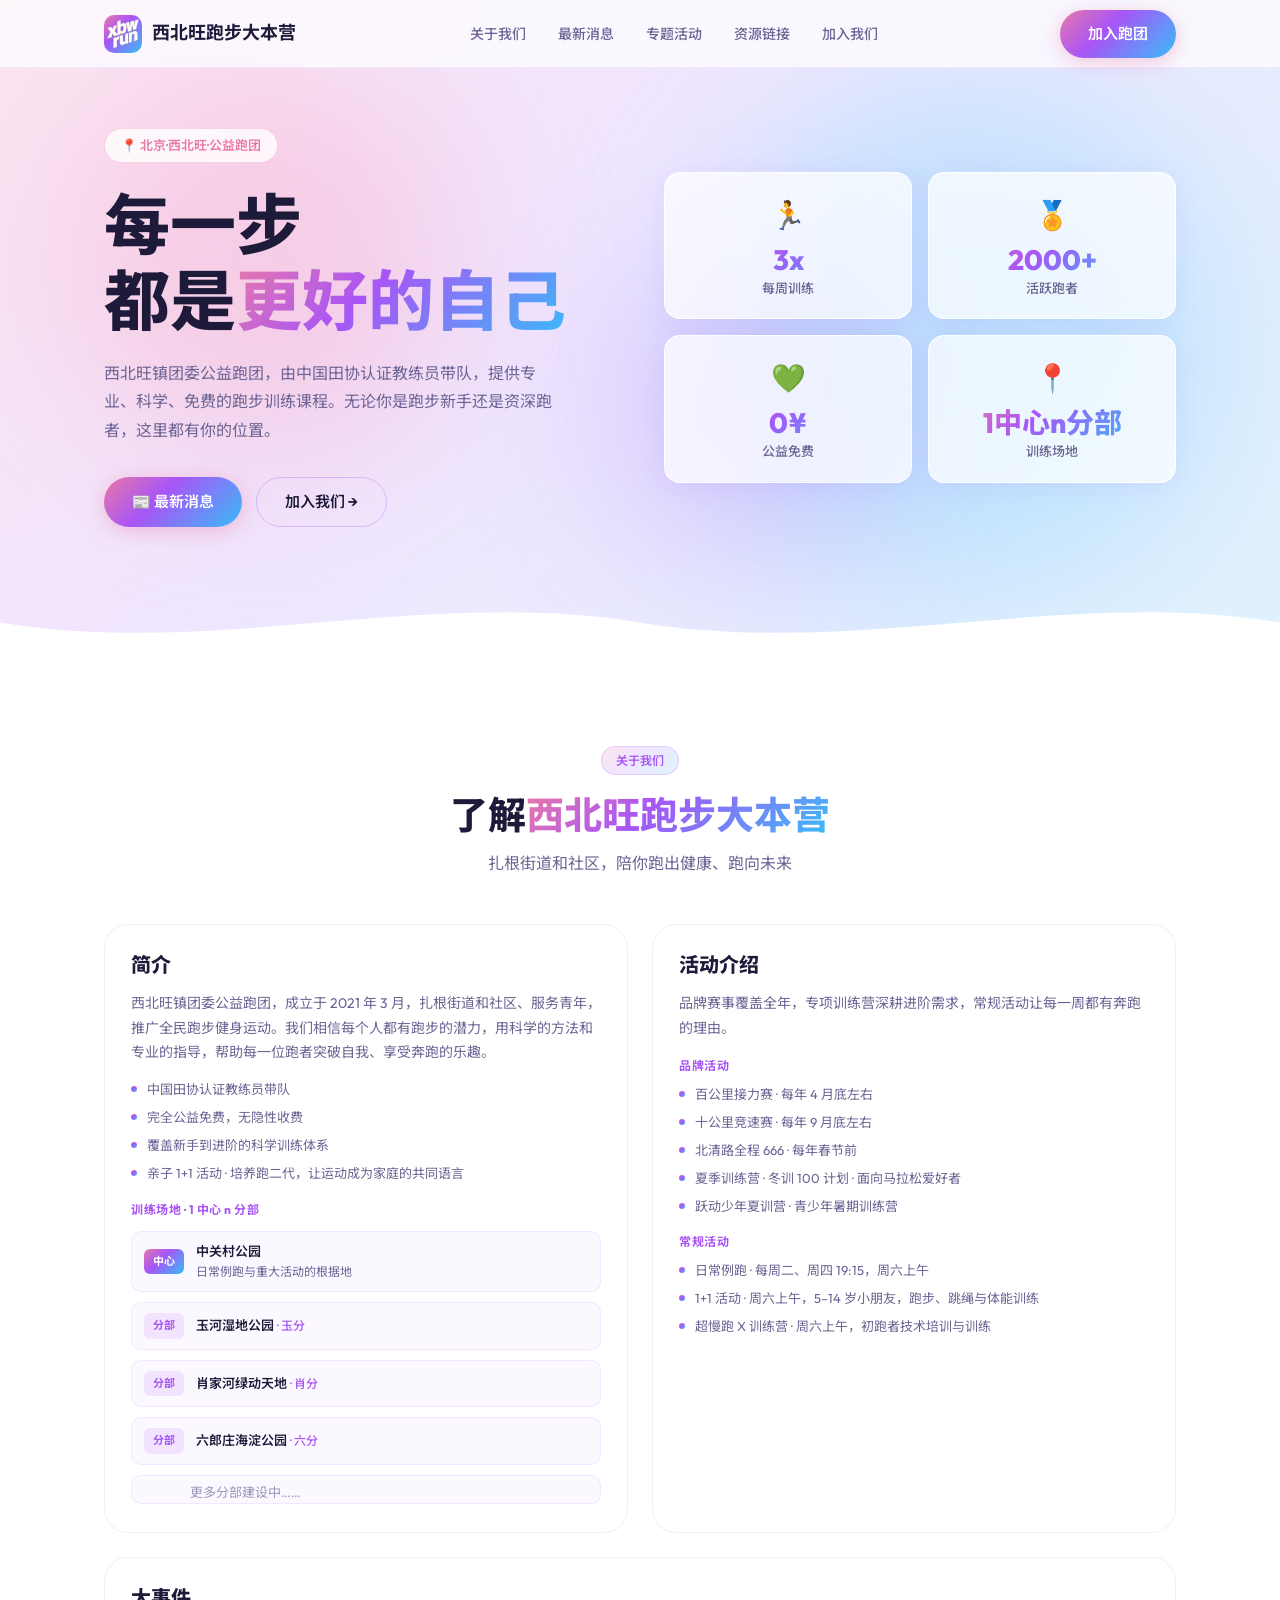
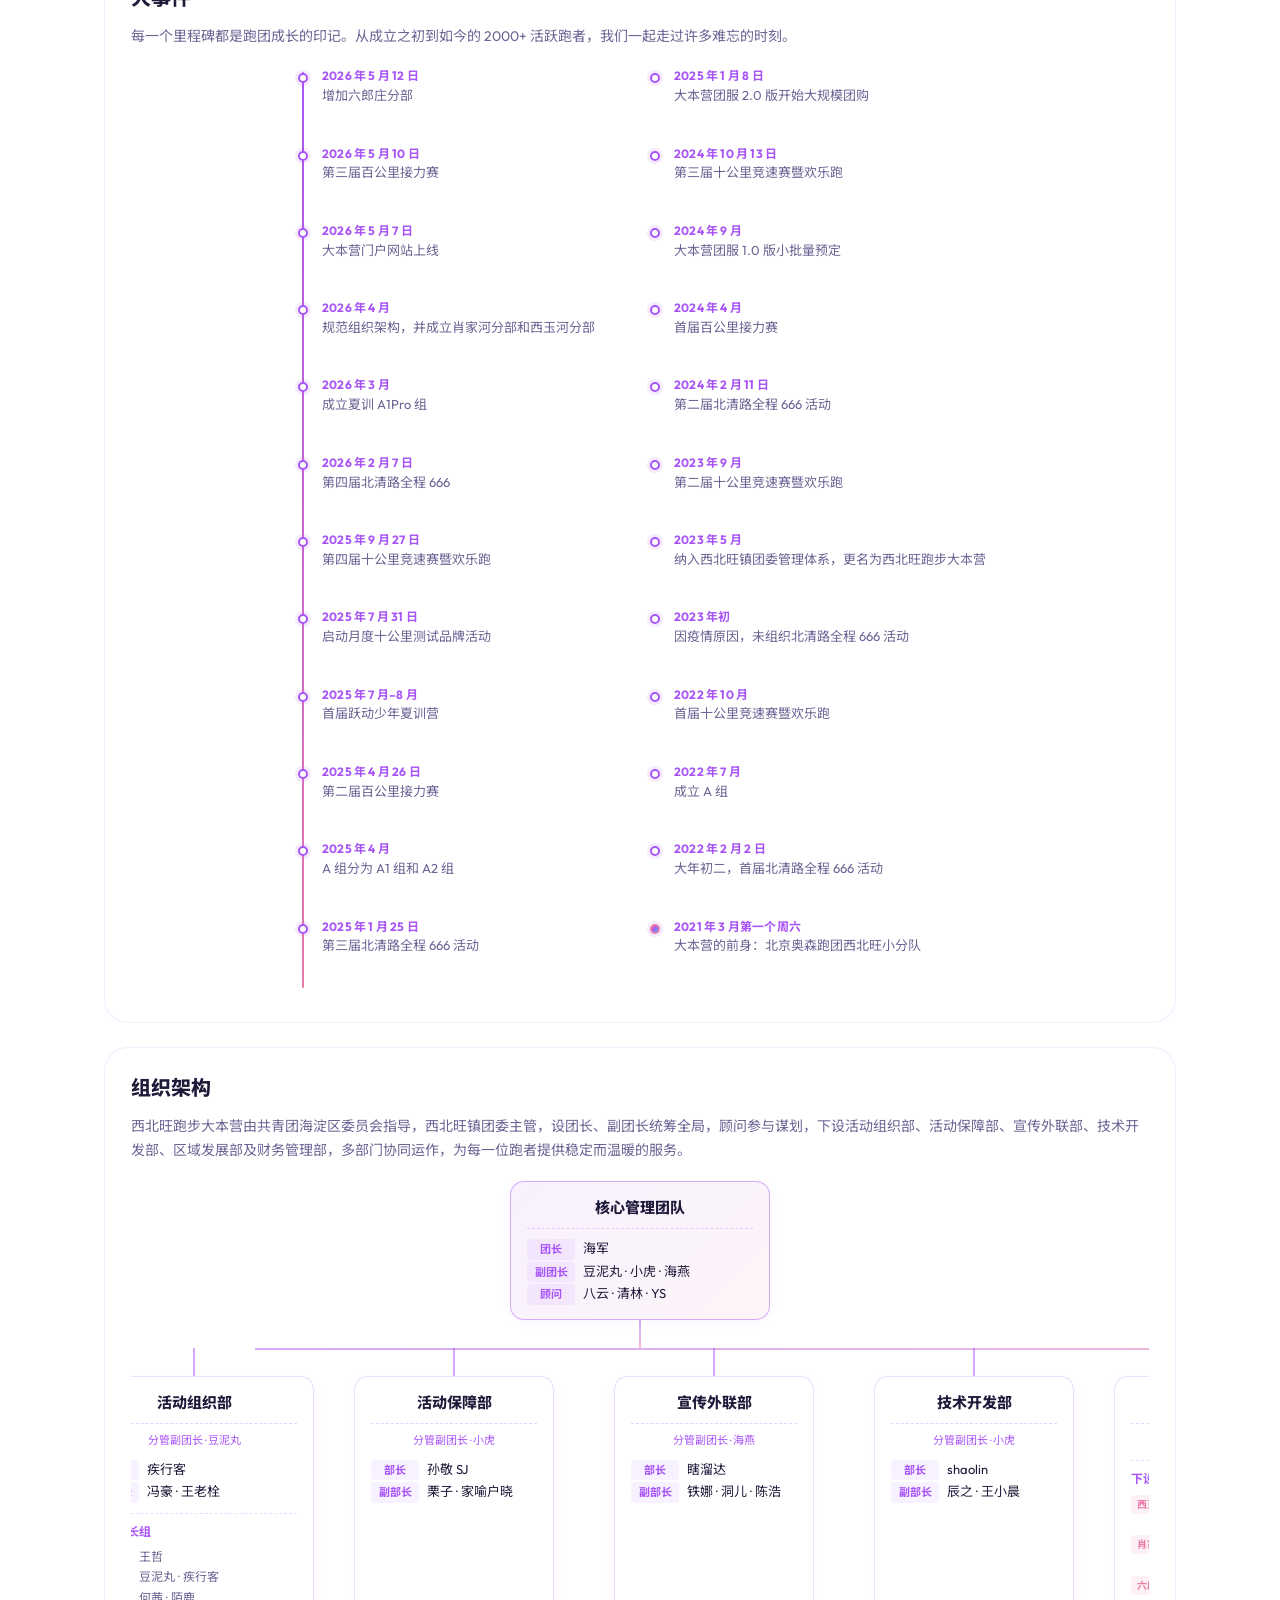
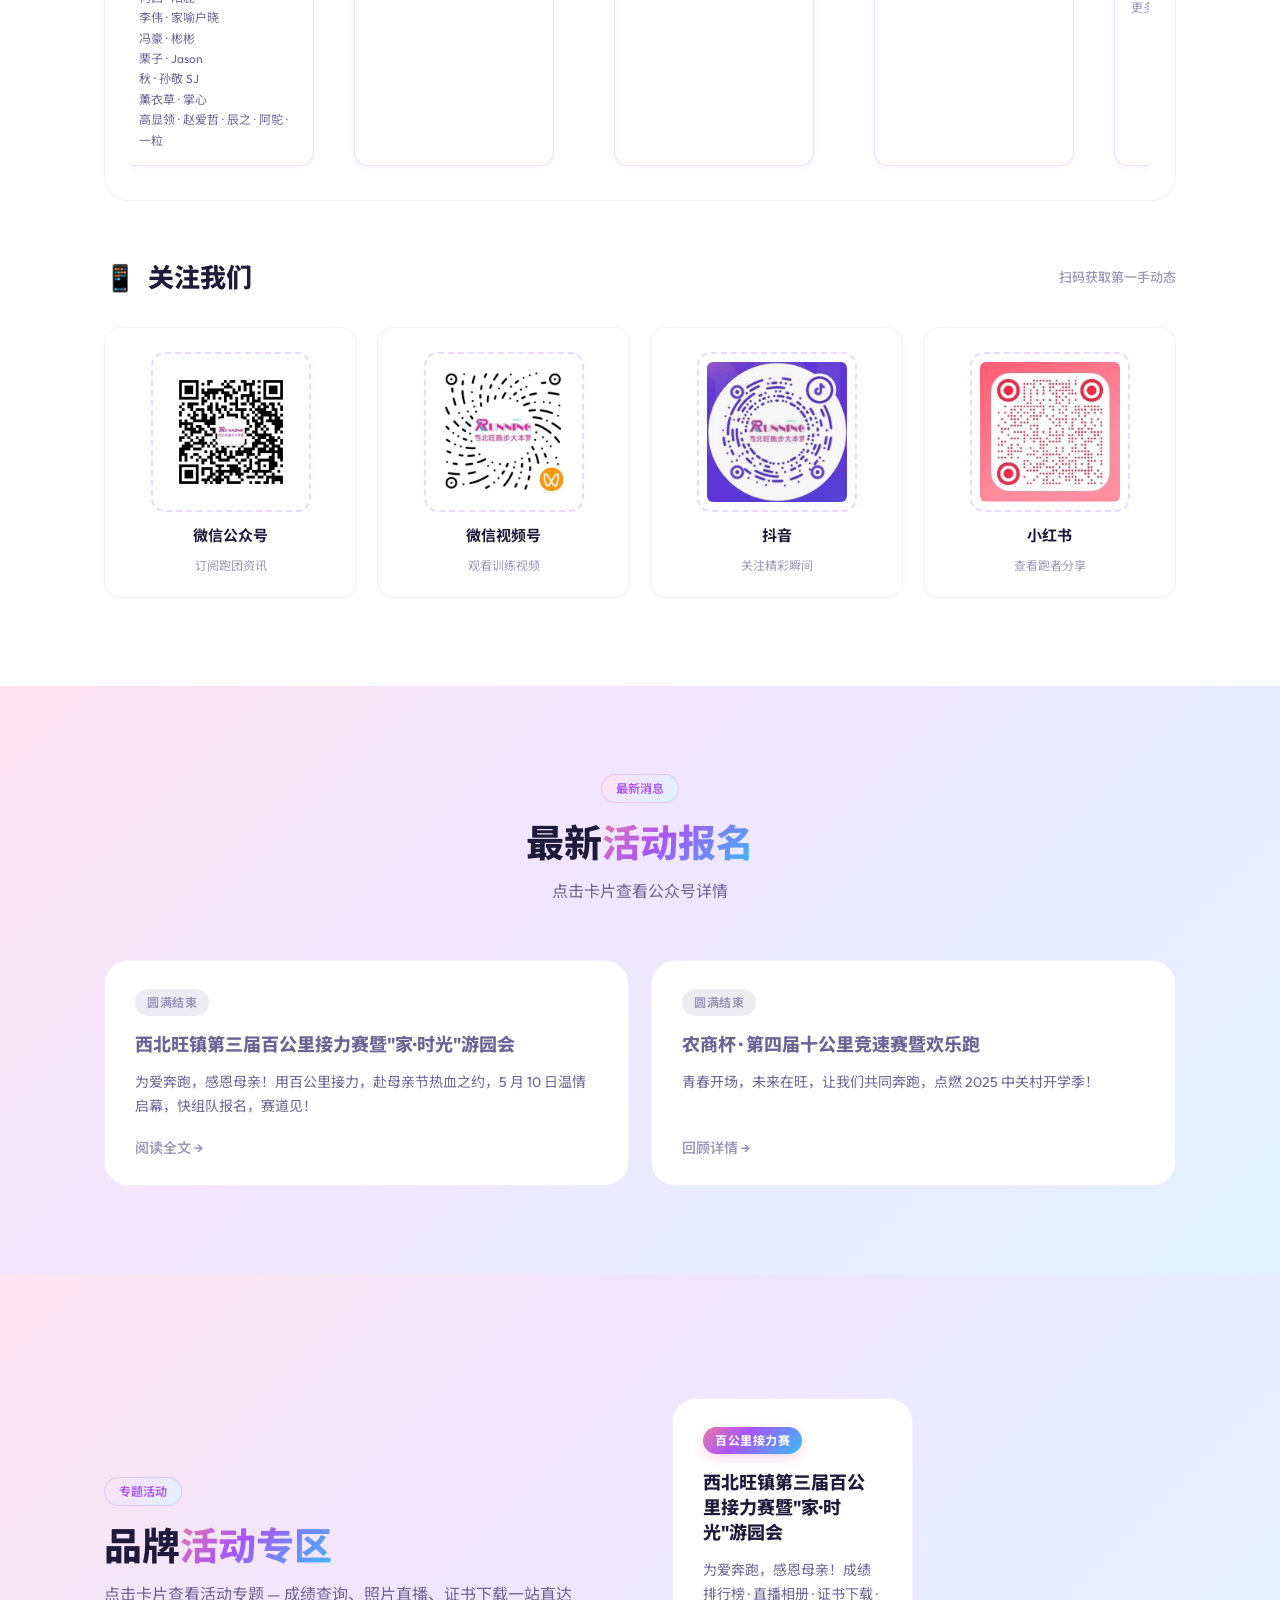
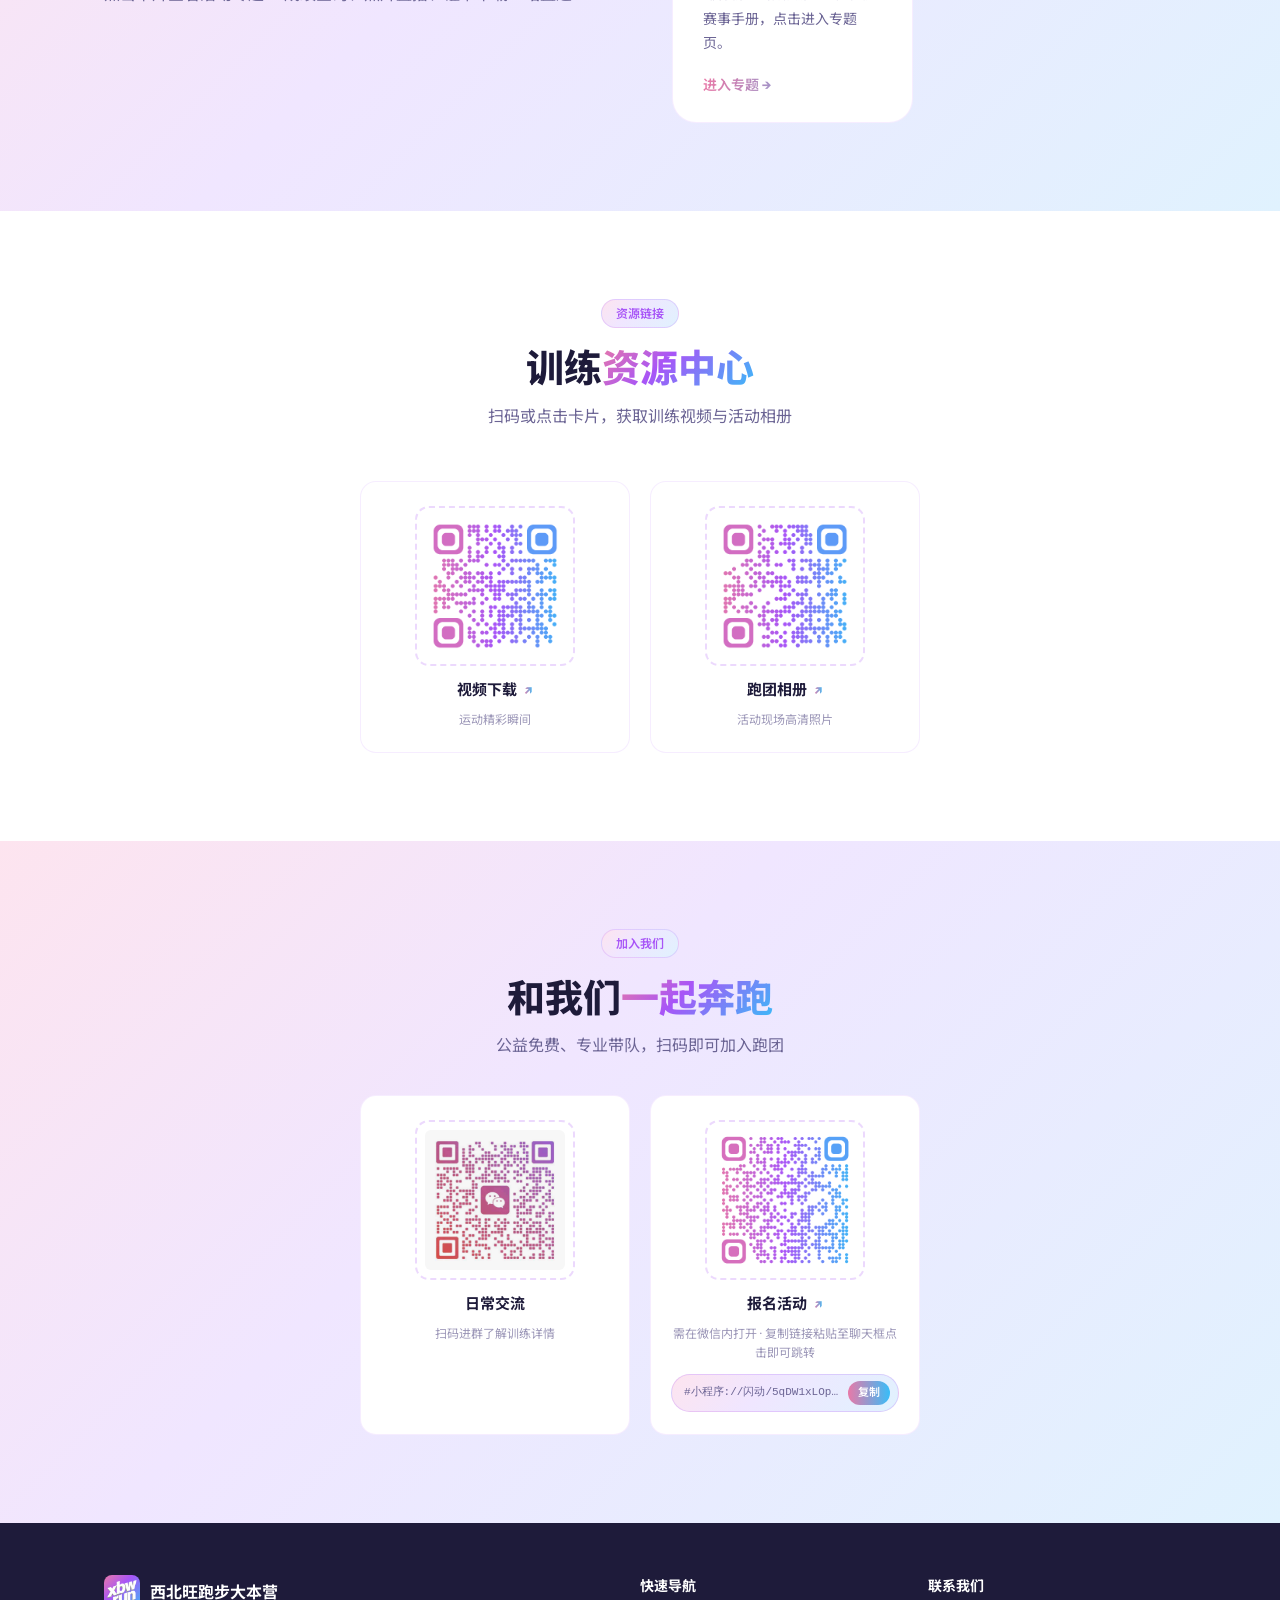
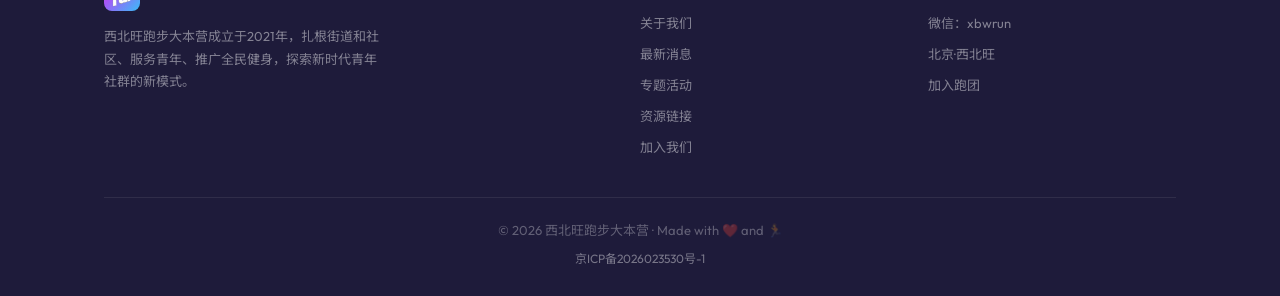
==== commit f25ae504: "移除 data/*.js，数据直接内联到 index.html" ====
--- a/index.html
+++ b/index.html
@@ -933,8 +933,27 @@
       </div>
     </div>
     <div class="hero-right">
-      <div class="hero-stats" id="heroStats">
-        <!-- rendered by JS from SITE.stats -->
+      <div class="hero-stats">
+        <div class="stat-card glass-card">
+          <div class="stat-icon">🏃</div>
+          <div class="stat-num">3x</div>
+          <div class="stat-label">每周训练</div>
+        </div>
+        <div class="stat-card glass-card">
+          <div class="stat-icon">🏅</div>
+          <div class="stat-num">2000+</div>
+          <div class="stat-label">活跃跑者</div>
+        </div>
+        <div class="stat-card glass-card">
+          <div class="stat-icon">💚</div>
+          <div class="stat-num">0¥</div>
+          <div class="stat-label">公益免费</div>
+        </div>
+        <div class="stat-card glass-card">
+          <div class="stat-icon">📍</div>
+          <div class="stat-num">1中心n分部</div>
+          <div class="stat-label">训练场地</div>
+        </div>
       </div>
     </div>
   </div>
@@ -992,7 +1011,7 @@
             <div class="venue-item">
               <div class="venue-badge">分部</div>
               <div class="venue-text">
-                <div class="venue-name">海淀公园 <span class="venue-alias">· 六分（六郎庄）</span></div>
+                <div class="venue-name">六郎庄海淀公园 <span class="venue-alias">· 六分</span></div>
               </div>
             </div>
             <div class="venue-item" style="color:var(--text-muted);font-size:13px;padding:6px 0 0 58px;">
@@ -1220,7 +1239,7 @@
     <div class="news-grid" style="margin-top:36px;">
       <a href="theme-relay-2026.html" class="news-card reveal reveal-d1">
         <div class="news-card-tag">百公里接力赛</div>
-        <div class="news-card-title">西北旺镇第三届百公里接力赛</div>
+        <div class="news-card-title">西北旺镇第三届百公里接力赛暨"家·时光"游园会</div>
         <div class="news-card-desc">为爱奔跑，感恩母亲！成绩排行榜 · 直播相册 · 证书下载 · 赛事手册，点击进入专题页。</div>
         <div class="news-card-link">进入专题 →</div>
       </a>
@@ -1325,75 +1344,8 @@
   </div>
 </footer>
 
-<!-- ===== DATA SCRIPTS ===== -->
-<script src="data/site.js"></script>
-<script src="data/events.js"></script>
-<script src="data/activities.js"></script>
-
 <!-- ===== MAIN SCRIPT ===== -->
 <script>
-  // ---- Apply SITE data ----
-  if (typeof SITE !== 'undefined') {
-    document.getElementById('logoName').textContent = SITE.name;
-    document.getElementById('footerLogoName').textContent = SITE.name;
-    const wx = document.getElementById('joinWechat');
-    if (wx) wx.textContent = SITE.wechat;
-
-    // Render hero stats
-    const statsEl = document.getElementById('heroStats');
-    if (statsEl && SITE.stats) {
-      statsEl.innerHTML = SITE.stats.map(s => `
-        <div class="stat-card glass-card">
-          <div class="stat-icon">${s.icon}</div>
-          <div class="stat-num">${s.num}</div>
-          <div class="stat-label">${s.label}</div>
-        </div>
-      `).join('');
-    }
-  }
-
-  // ---- Render EVENTS timeline (if placeholder exists) ----
-  if (typeof EVENTS !== 'undefined') {
-    const tl = document.getElementById('timeline');
-    if (tl) {
-      const tagColors = {
-        '里程碑': { bg: 'rgba(168,85,247,0.1)', color: '#A855F7', icon: '🏆' },
-        '活动': { bg: 'rgba(56,189,248,0.1)', color: '#0EA5E9', icon: '🎉' }
-      };
-      tl.innerHTML = EVENTS.map((e, i) => {
-        const tc = tagColors[e.tag] || { bg: 'rgba(168,85,247,0.1)', color: '#A855F7', icon: '📌' };
-        return `
-          <div class="timeline-item reveal" style="transition-delay:${i * 0.12}s">
-            <div class="timeline-dot">${tc.icon}</div>
-            <div class="timeline-card glass-card">
-              <div class="timeline-meta">
-                <span class="timeline-date">${e.date}</span>
-                <span class="tag-pill" style="background:${tc.bg};color:${tc.color};border-color:${tc.color}33;">${e.tag}</span>
-              </div>
-              <div class="timeline-title">${e.title}</div>
-              <div class="timeline-desc">${e.desc}</div>
-            </div>
-          </div>
-        `;
-      }).join('');
-    }
-  }
-
-  // ---- Render ACTIVITIES (大本营新闻) ----
-  if (typeof ACTIVITIES !== 'undefined') {
-    const grid = document.getElementById('activitiesGrid');
-    if (grid) {
-      grid.innerHTML = ACTIVITIES.map((a, i) => `
-        <div class="activity-card reveal" style="transition-delay:${i * 0.1}s">
-          <div class="activity-emoji">${a.emoji}</div>
-          <div class="activity-date">${a.date}</div>
-          <div class="activity-title">${a.title}</div>
-          <div class="activity-desc">${a.desc}</div>
-        </div>
-      `).join('');
-    }
-  }
-
   // ---- Navbar scroll ----
   const navbar = document.getElementById('navbar');
   window.addEventListener('scroll', () => {
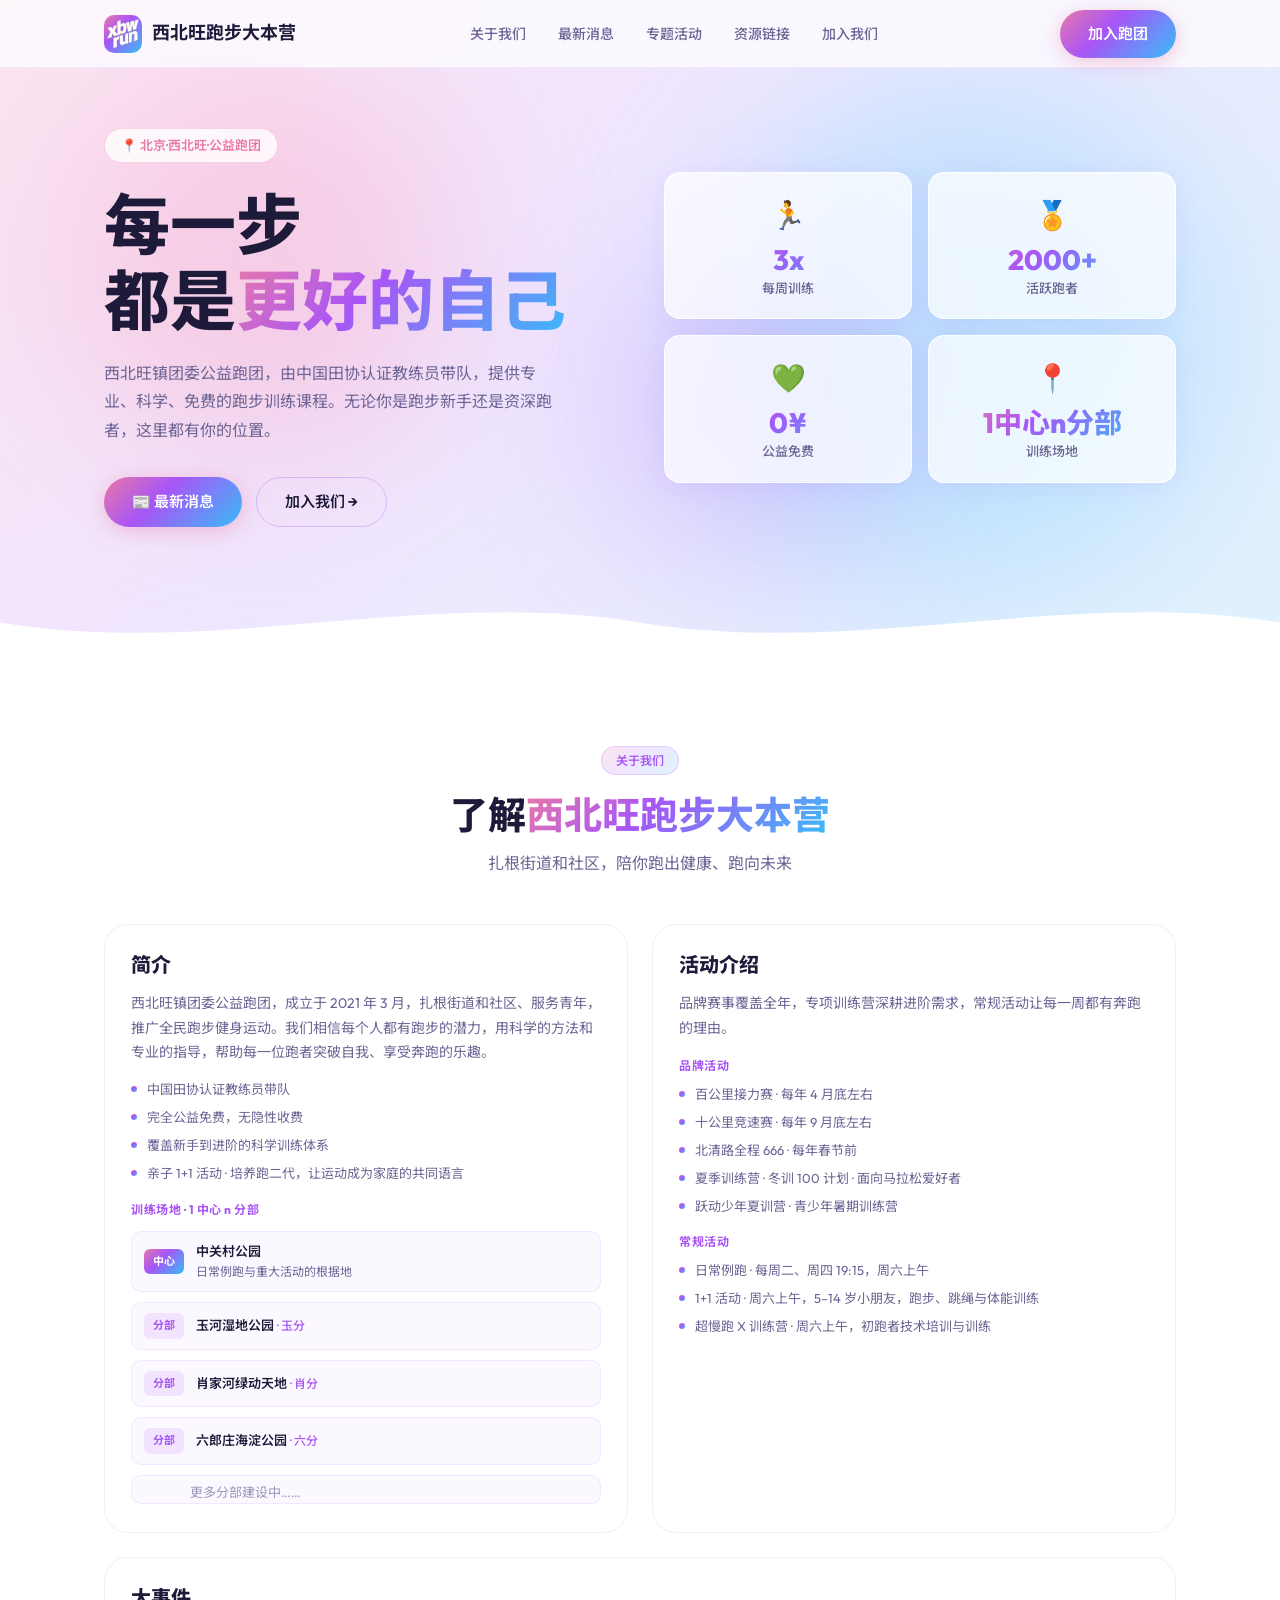
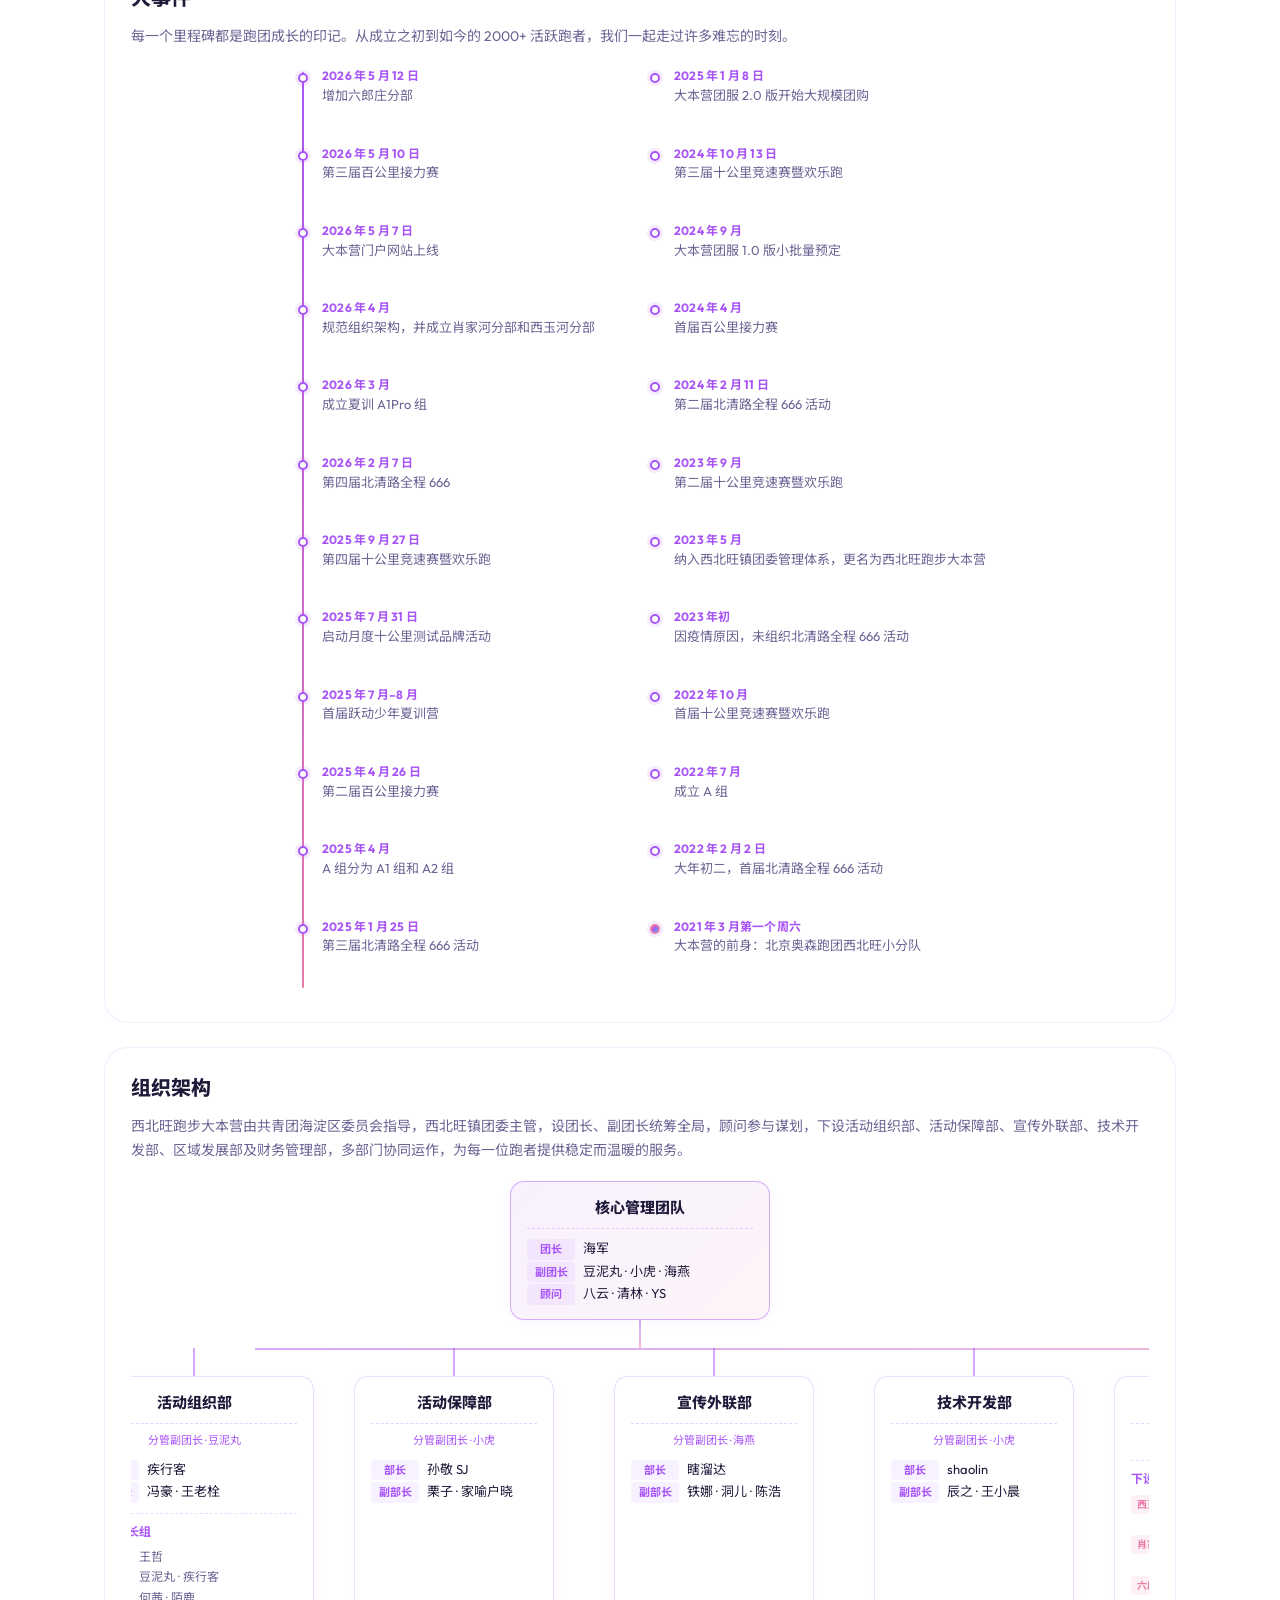
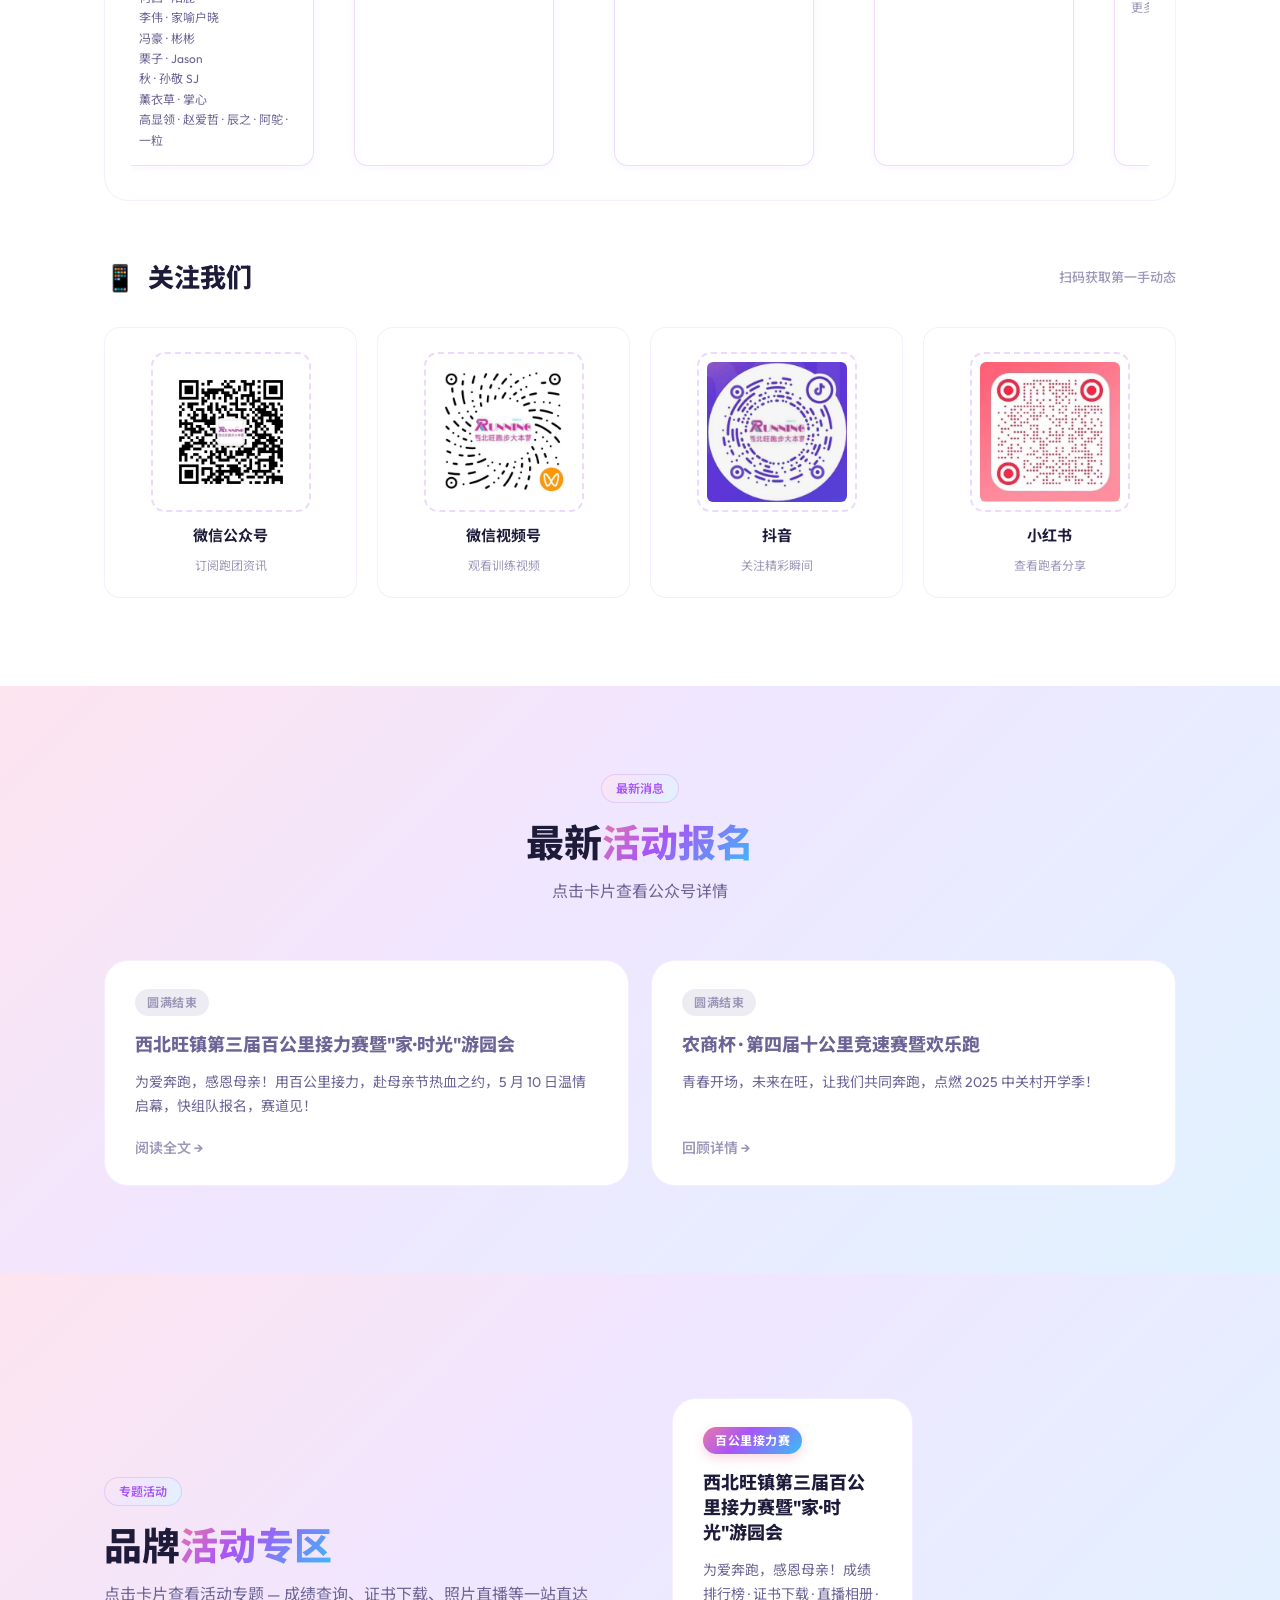
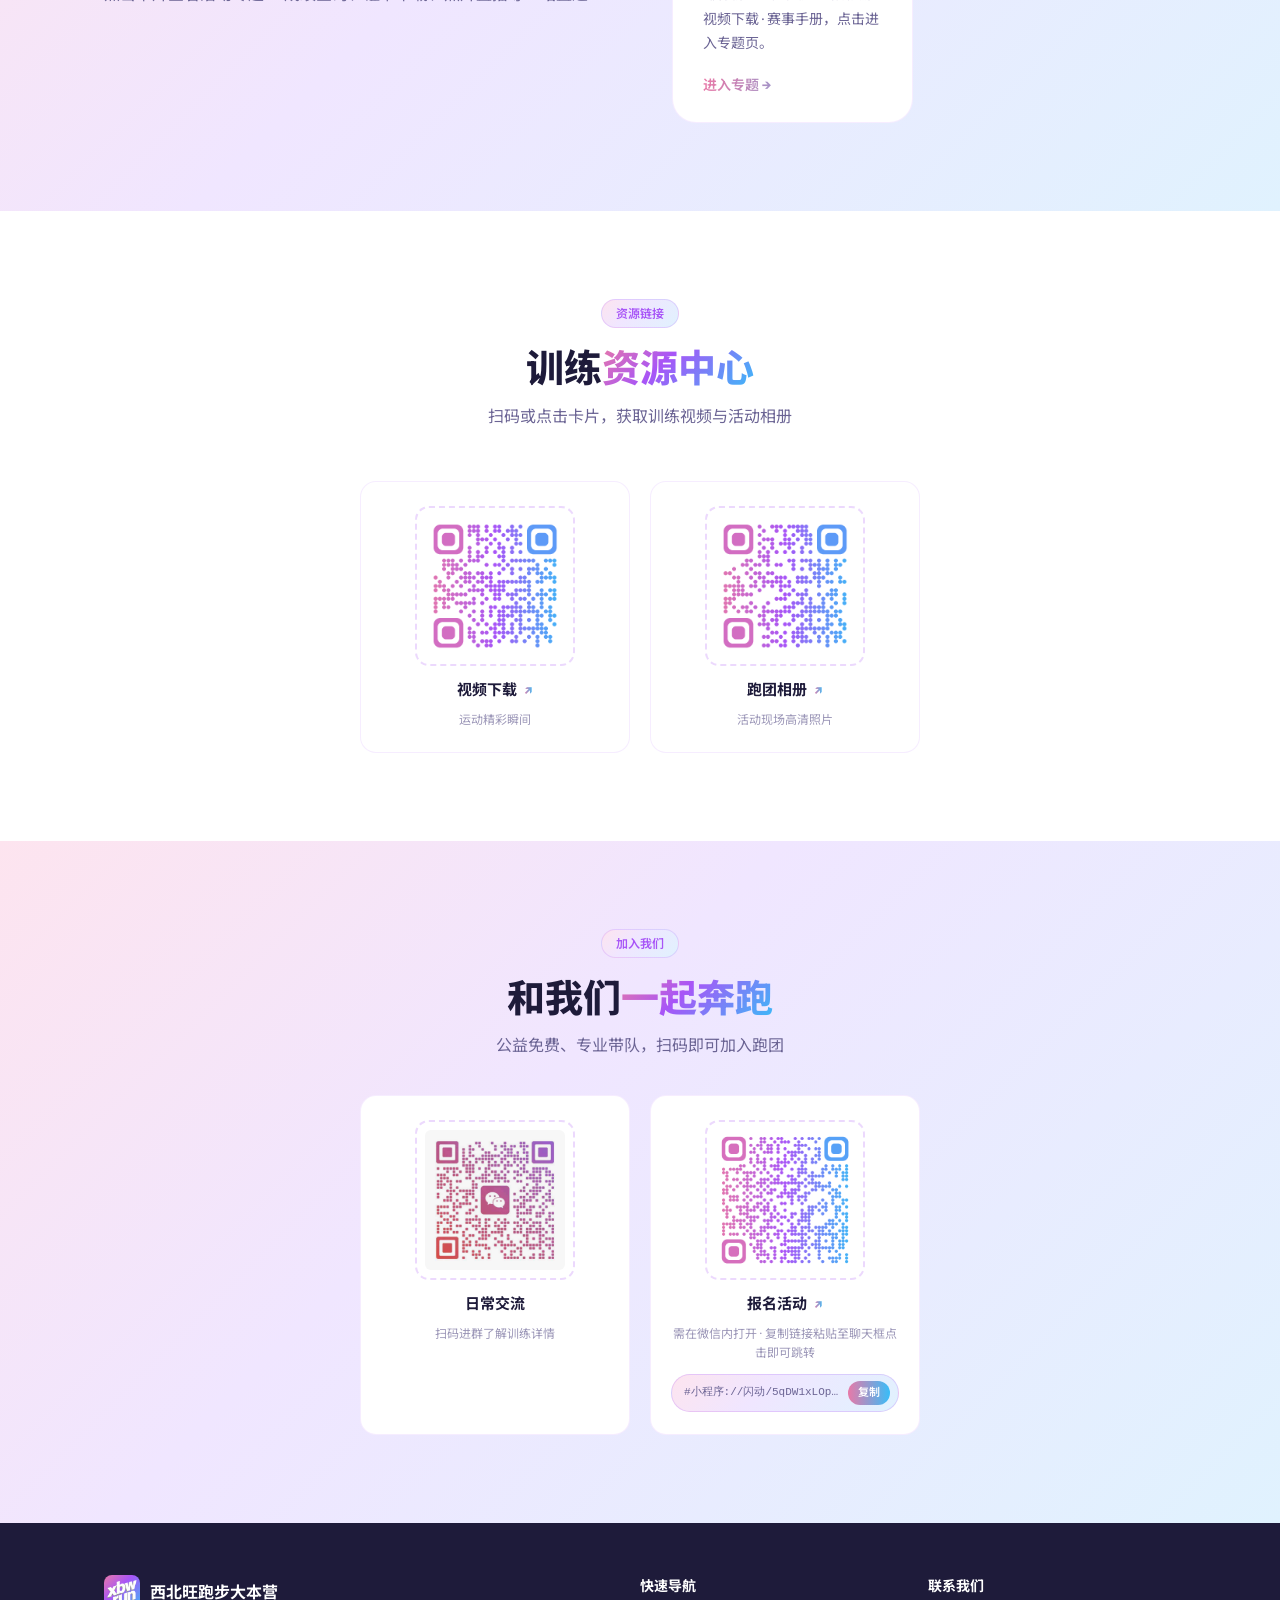
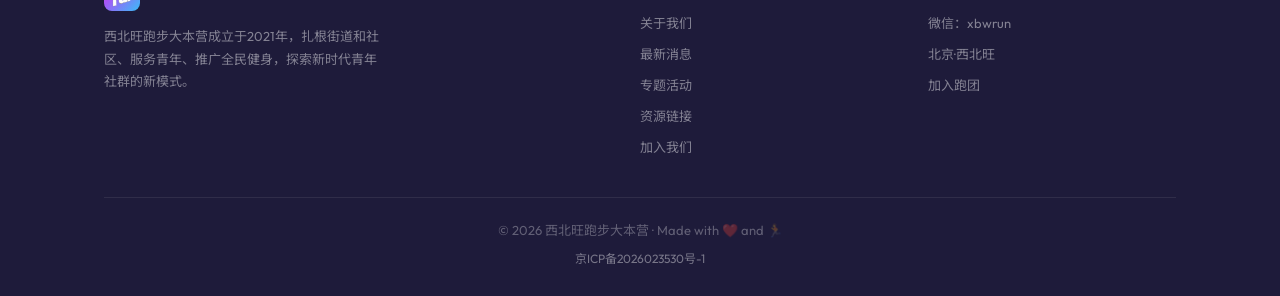
==== commit a101a7f8: "专题页按钮重排+标题缩小；排行榜页面支持暂停/继续刷新 - theme-relay-2026.html: 标题缩小PC端换行，按钮改为成绩→证书→相册→视频→手册 - index.html: 专题卡片" ====
--- a/index.html
+++ b/index.html
@@ -1233,14 +1233,14 @@
     <div class="about-content reveal">
       <span class="tag-pill">专题活动</span>
       <h2 class="section-title" style="margin-top:18px;">品牌<span class="gradient-text">活动专区</span></h2>
-      <p class="section-subtitle">点击卡片查看活动专题 — 成绩查询、照片直播、证书下载一站直达</p>
+      <p class="section-subtitle">点击卡片查看活动专题 — 成绩查询、证书下载、照片直播等一站直达</p>
     </div>
 
     <div class="news-grid" style="margin-top:36px;">
       <a href="theme-relay-2026.html" class="news-card reveal reveal-d1">
         <div class="news-card-tag">百公里接力赛</div>
         <div class="news-card-title">西北旺镇第三届百公里接力赛暨"家·时光"游园会</div>
-        <div class="news-card-desc">为爱奔跑，感恩母亲！成绩排行榜 · 直播相册 · 证书下载 · 赛事手册，点击进入专题页。</div>
+        <div class="news-card-desc">为爱奔跑，感恩母亲！成绩排行榜 · 证书下载 · 直播相册 · 视频下载 · 赛事手册，点击进入专题页。</div>
         <div class="news-card-link">进入专题 →</div>
       </a>
     </div>
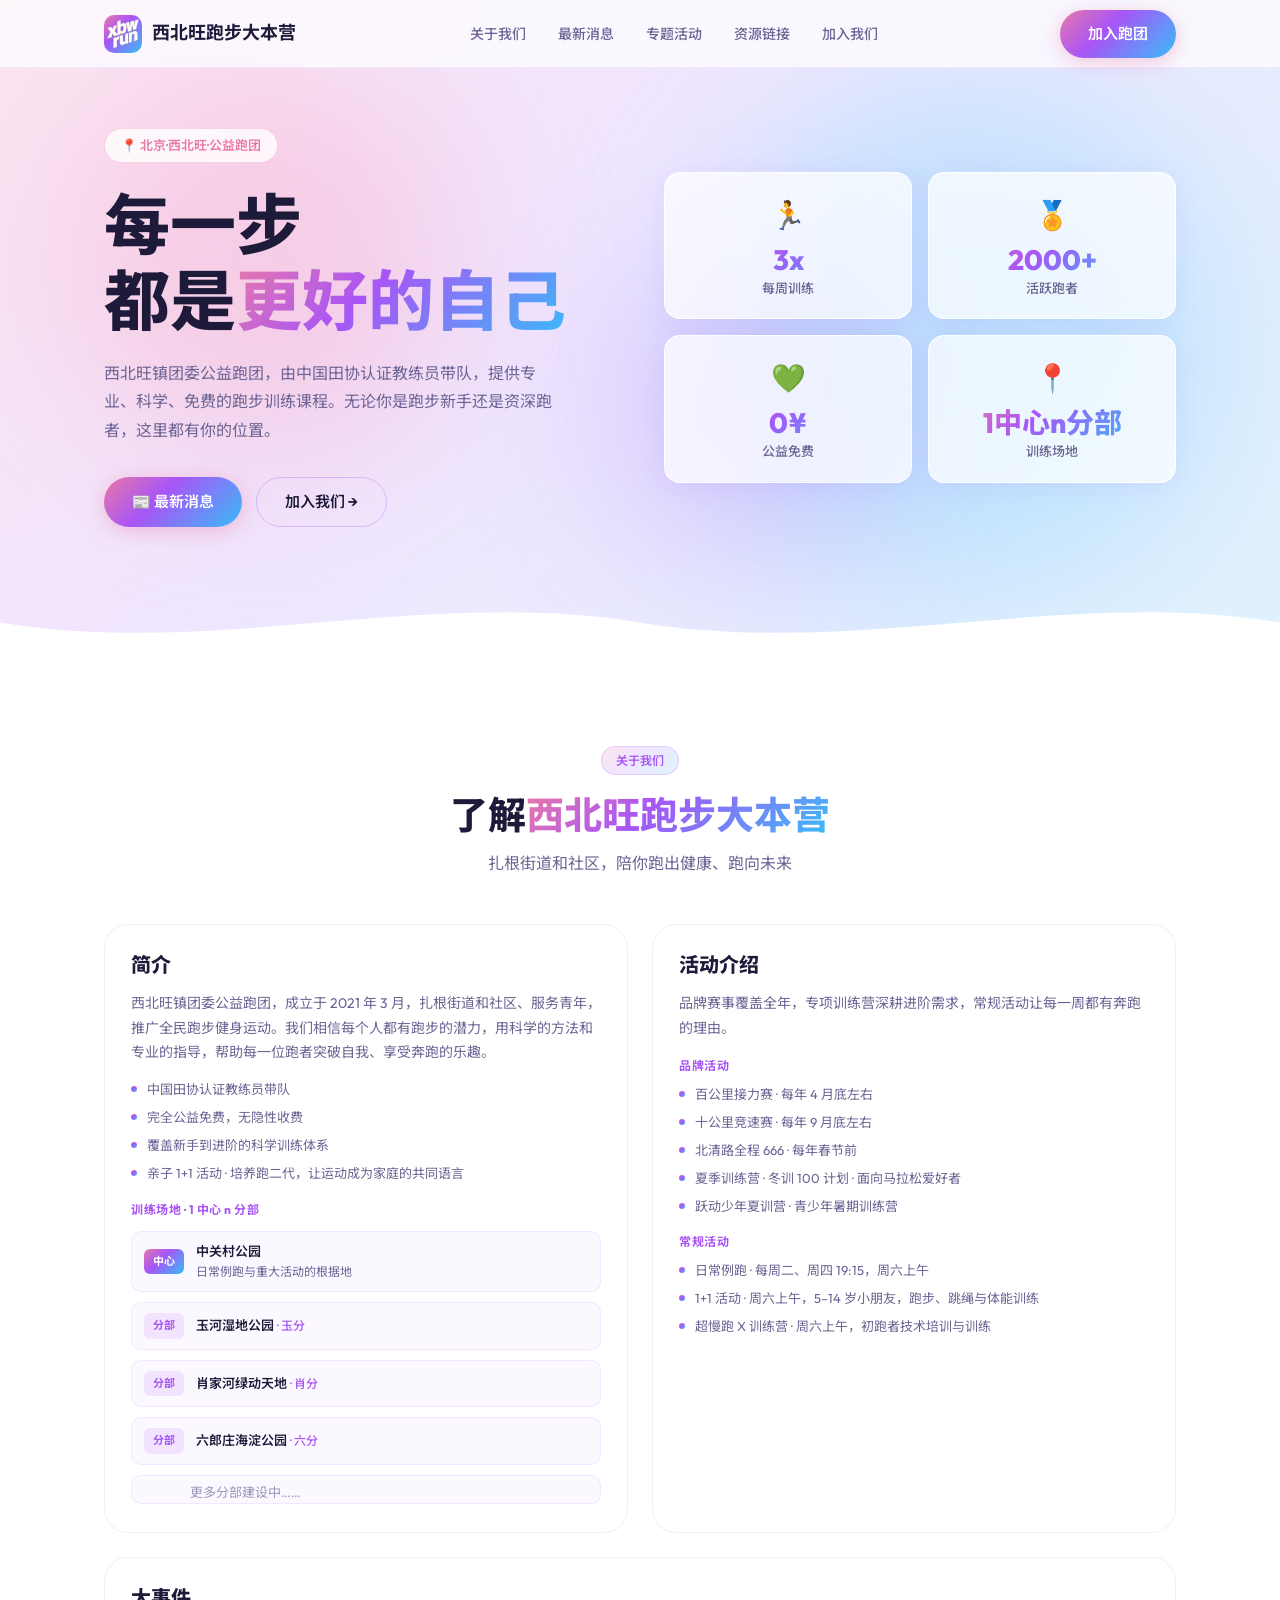
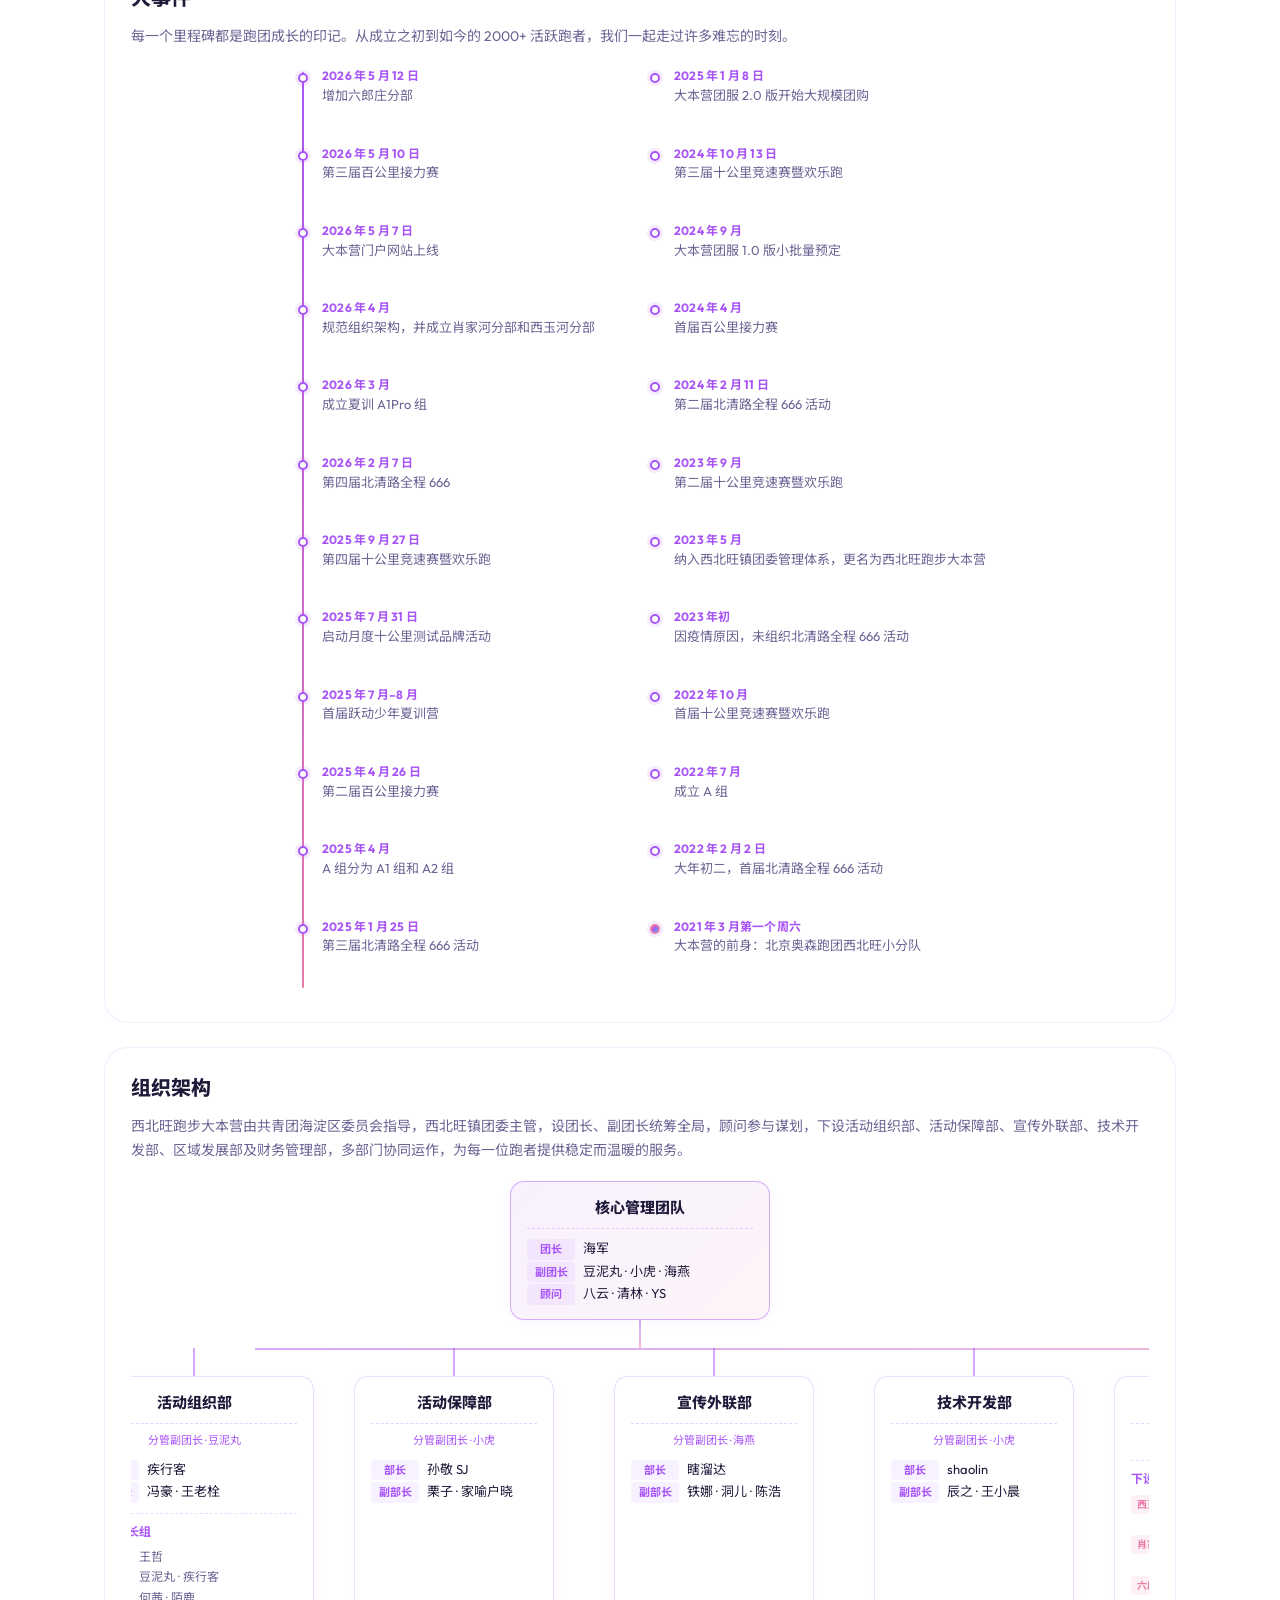
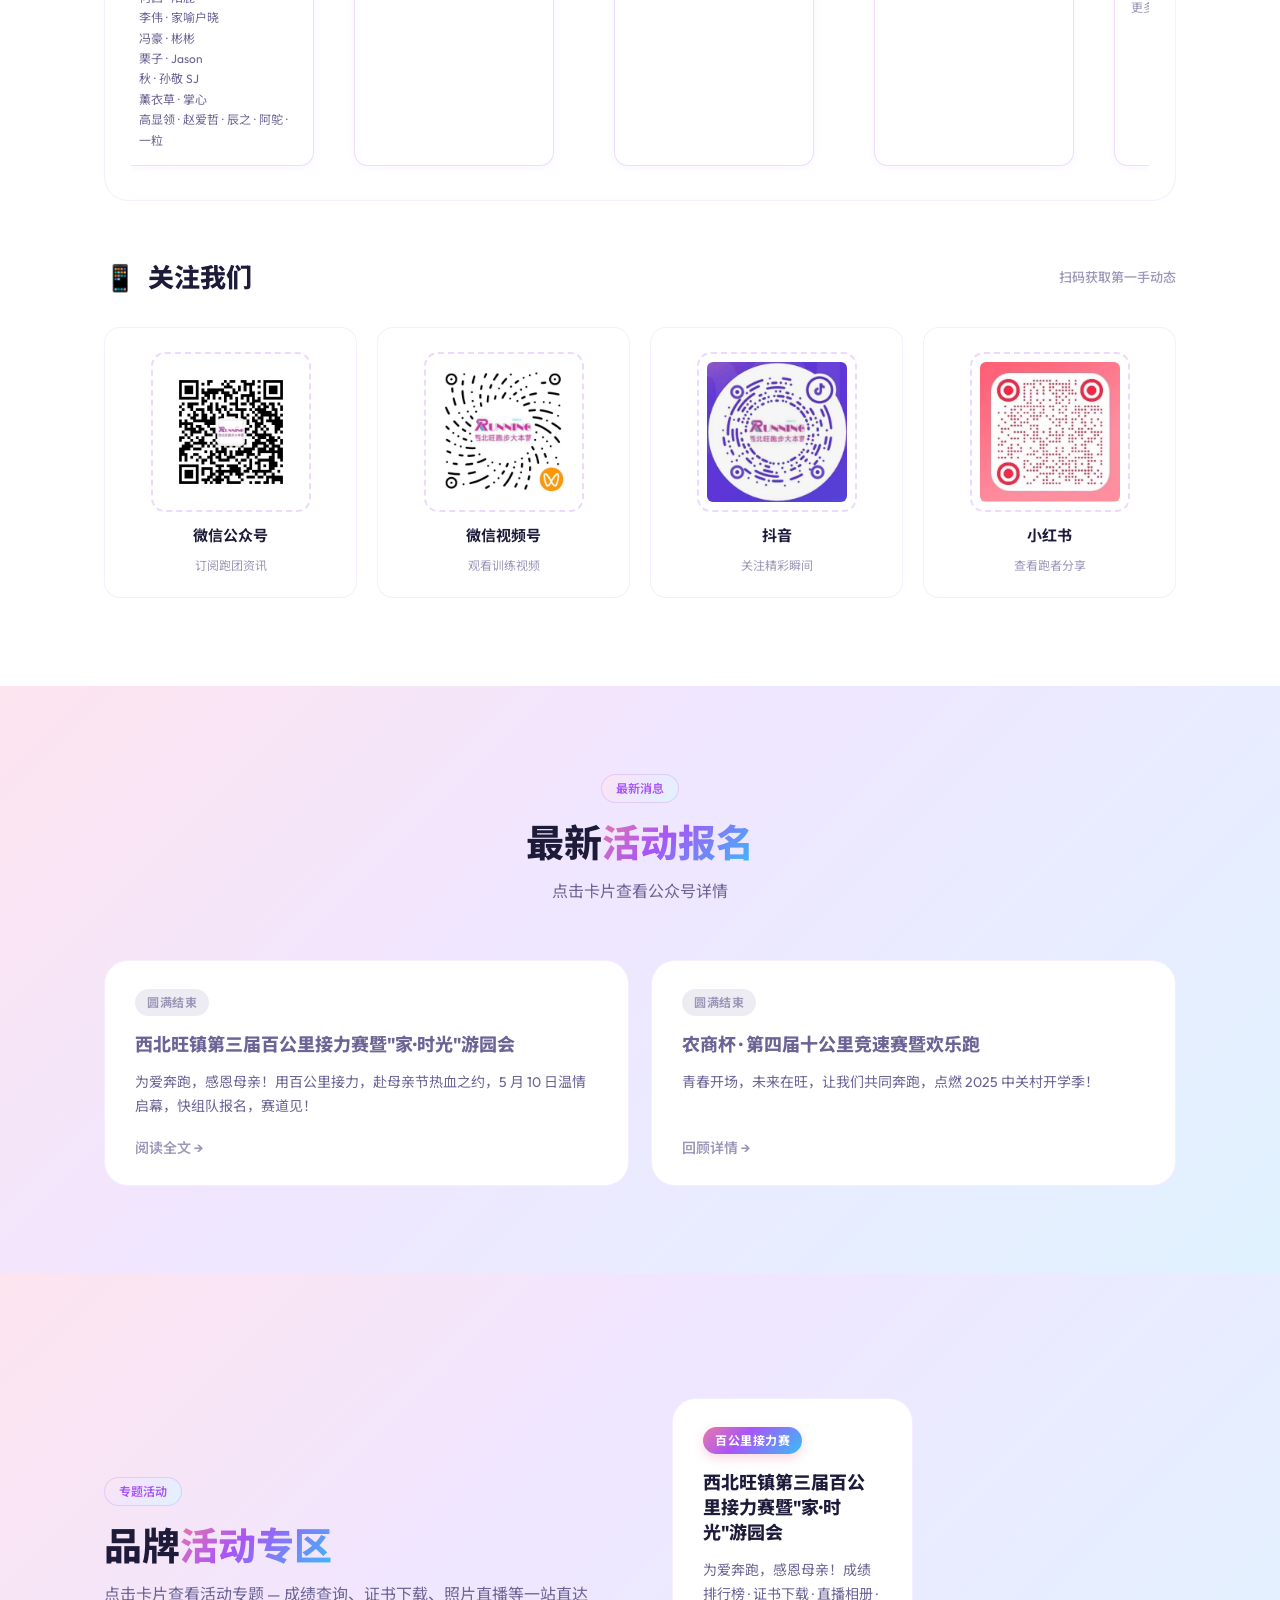
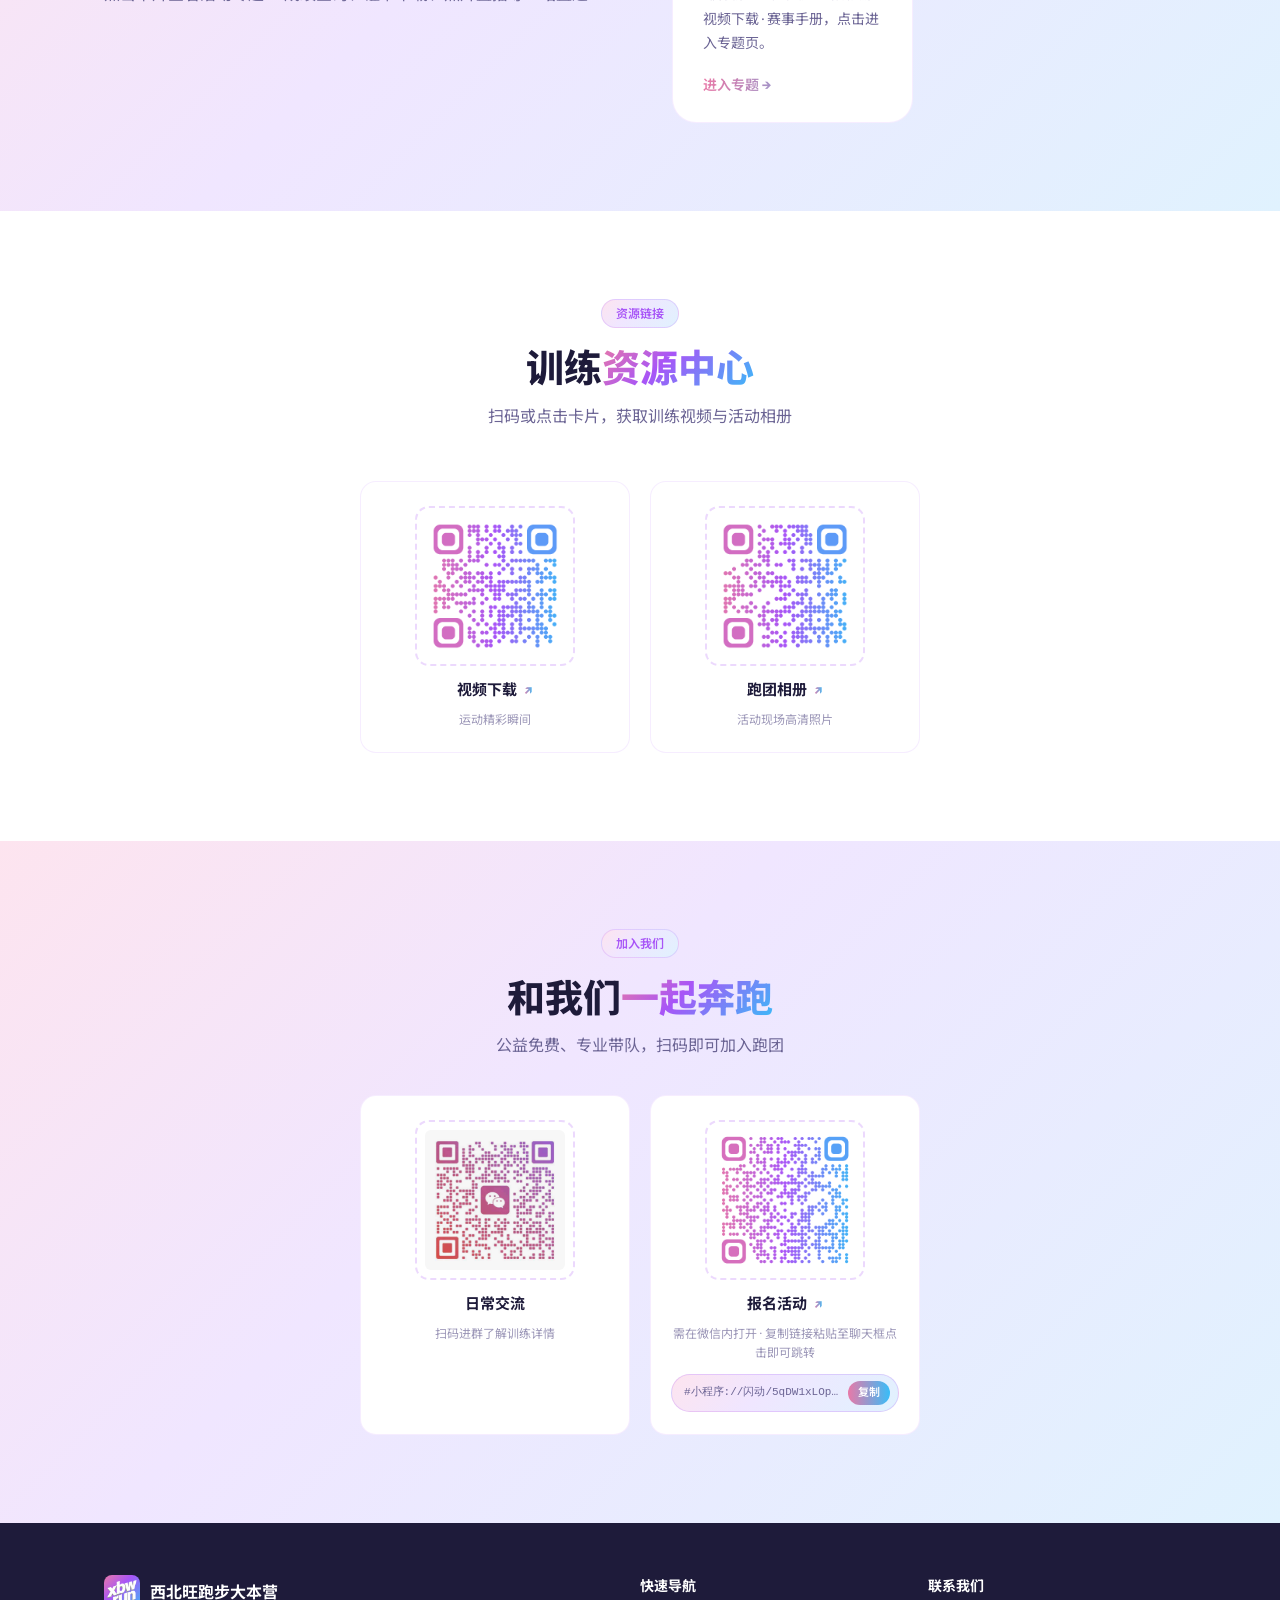
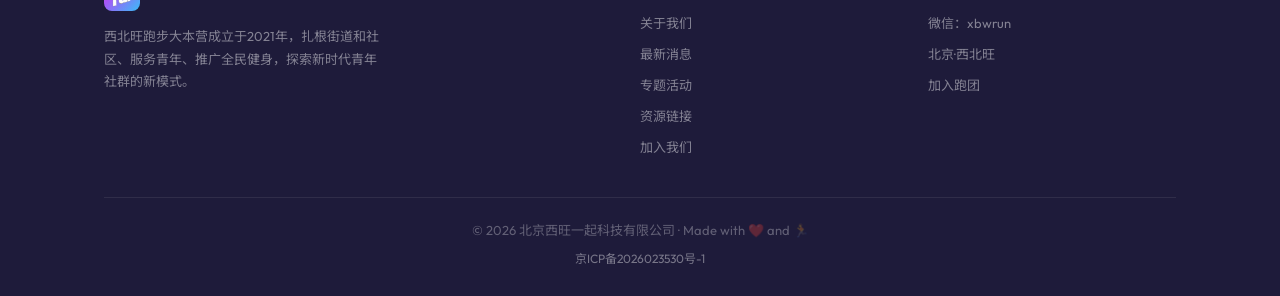
==== commit 7cd9e820: "footer 版权信息更新为 北京西旺一起科技有限公司" ====
--- a/index.html
+++ b/index.html
@@ -1336,7 +1336,7 @@
       </div>
     </div>
     <div class="footer-bottom">
-      <div>© 2026 西北旺跑步大本营 · Made with ❤️ and 🏃</div>
+      <div>© 2026 北京西旺一起科技有限公司 · Made with ❤️ and 🏃</div>
       <div class="footer-beian">
         <a href="https://beian.miit.gov.cn/" target="_blank" rel="noopener">京ICP备2026023530号-1</a>
       </div>
